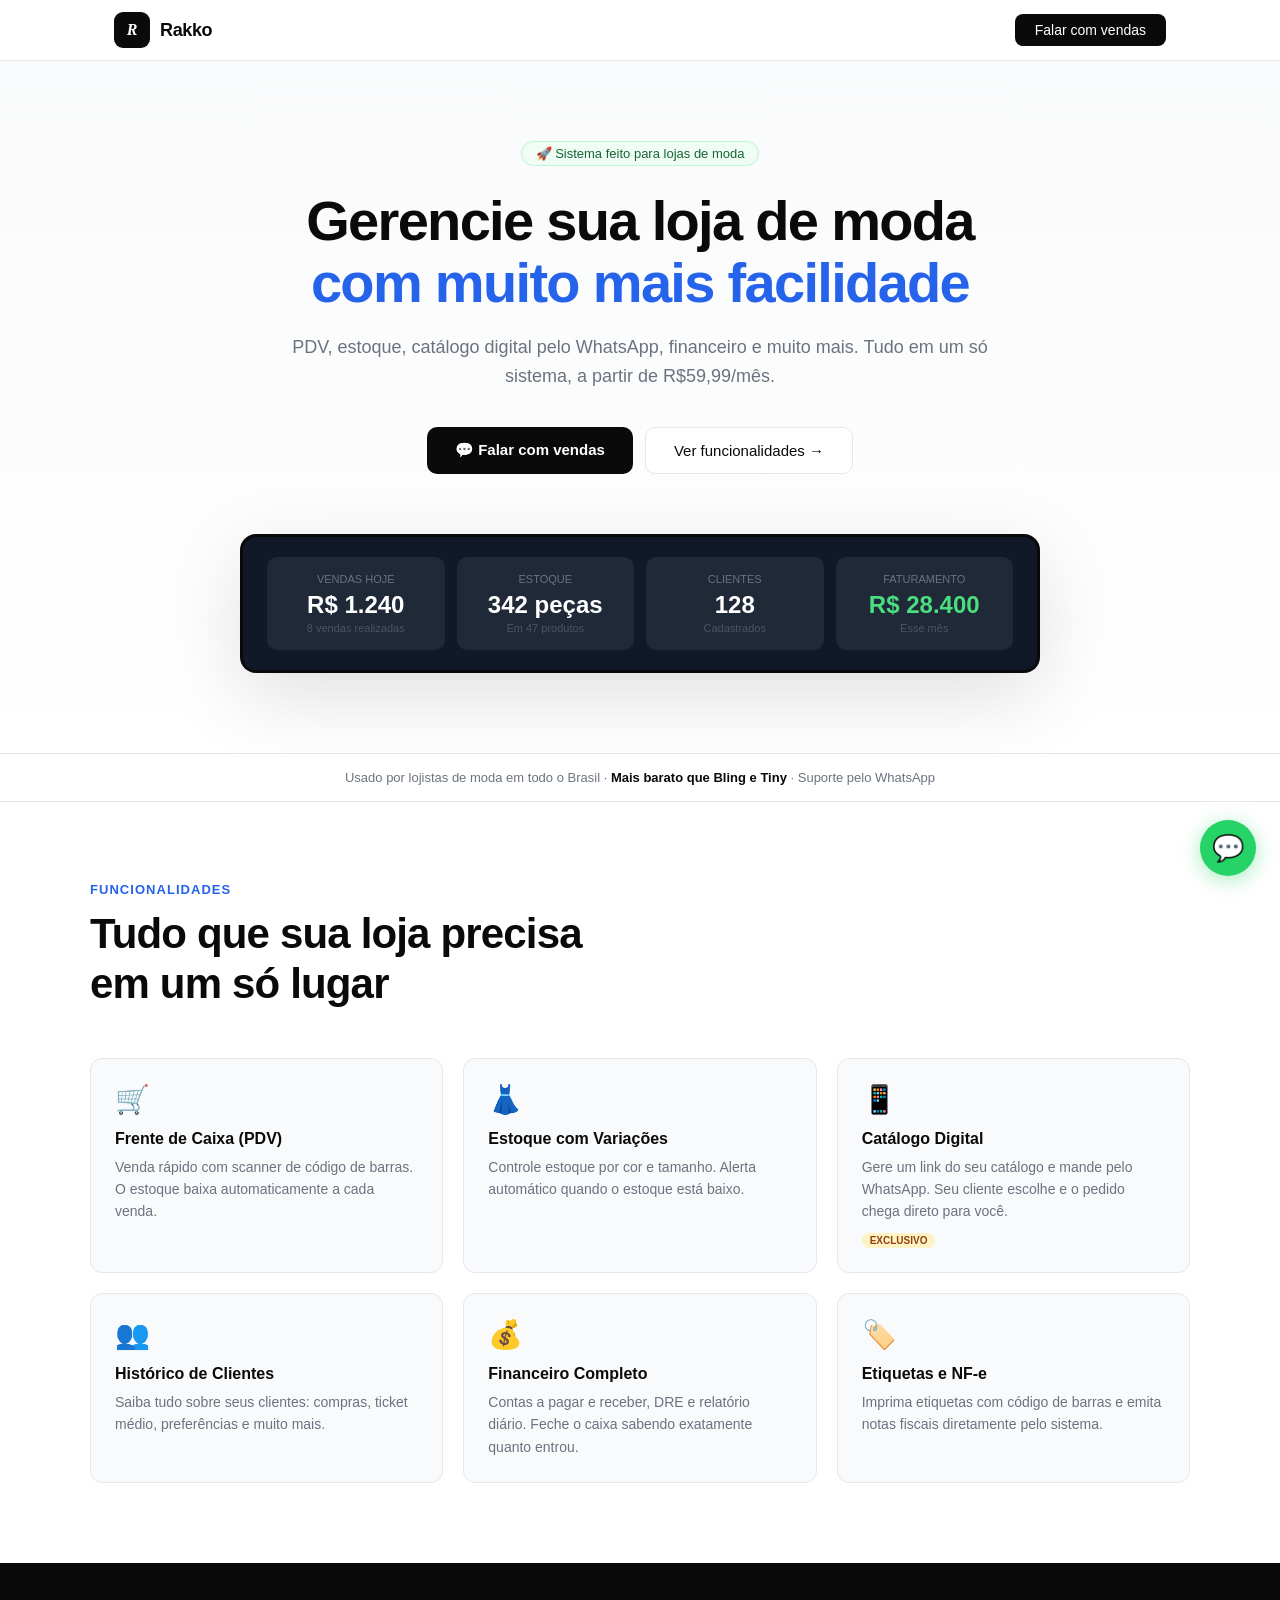
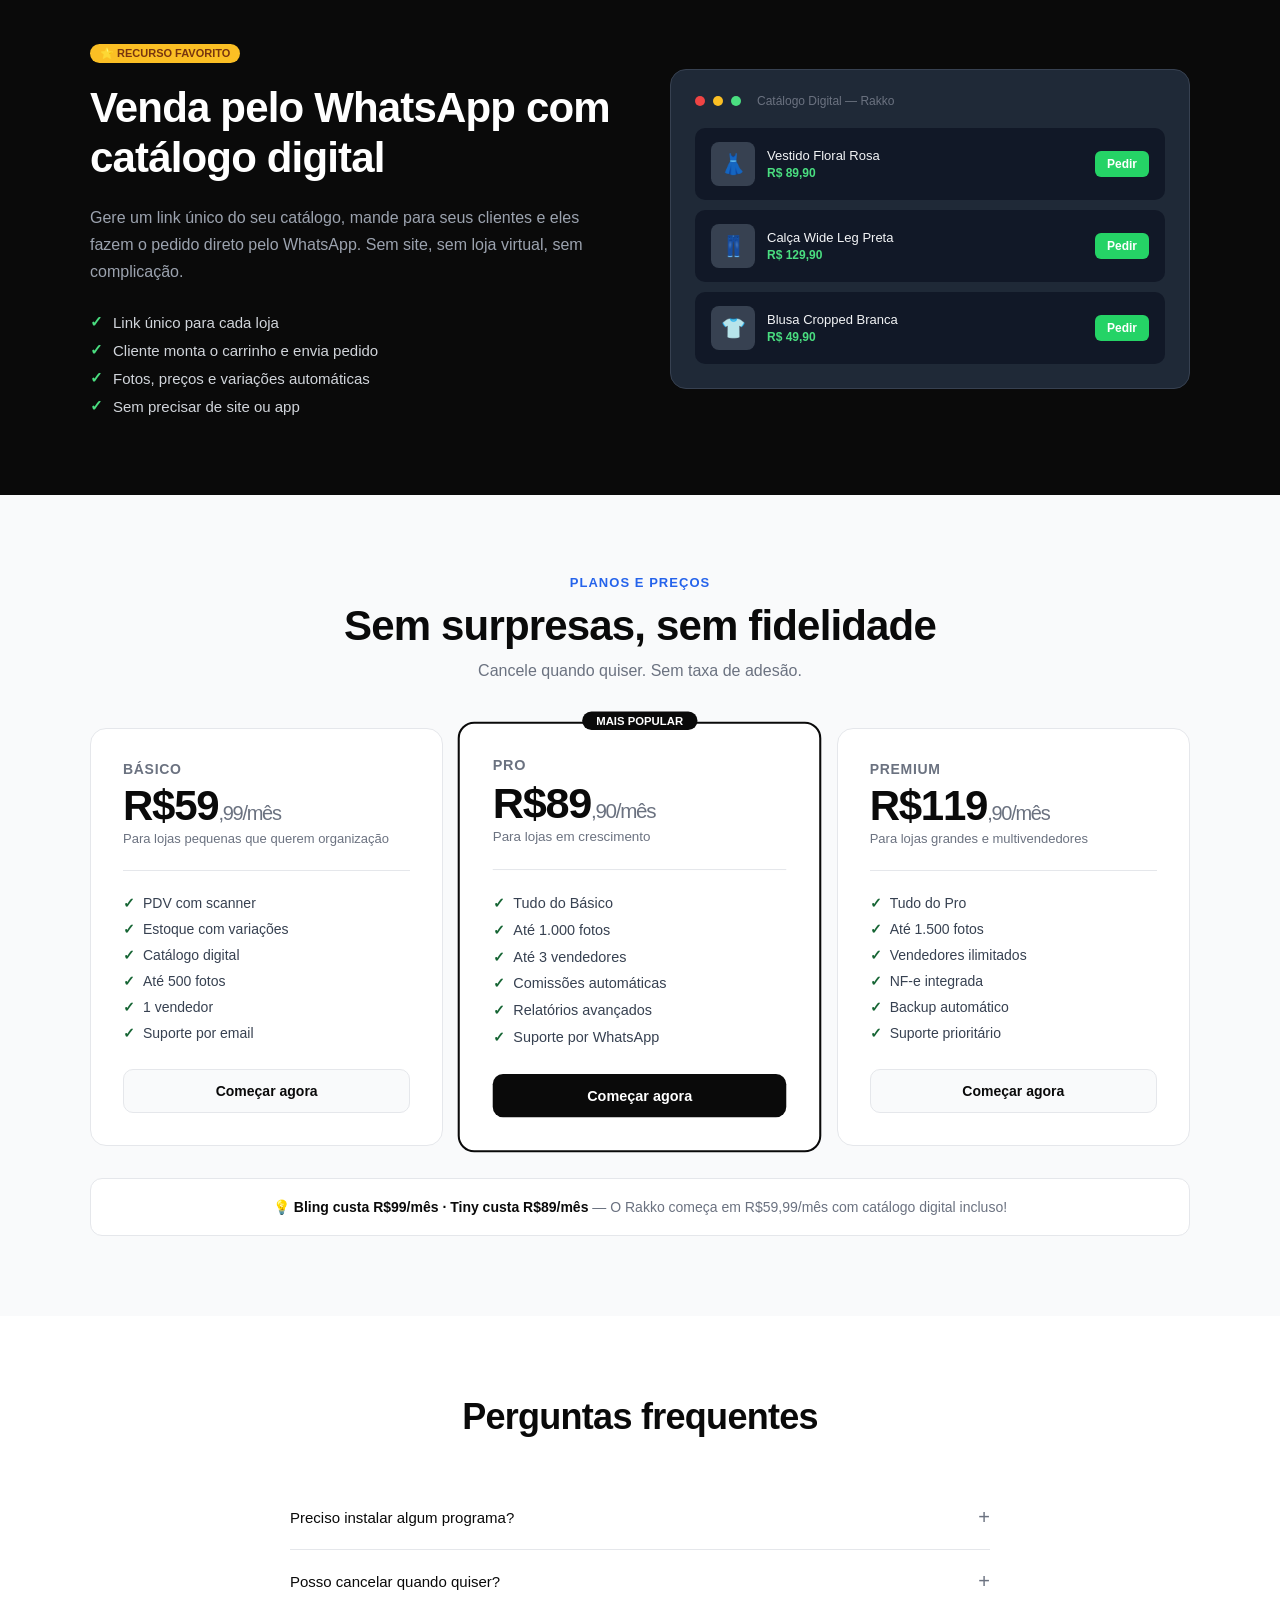
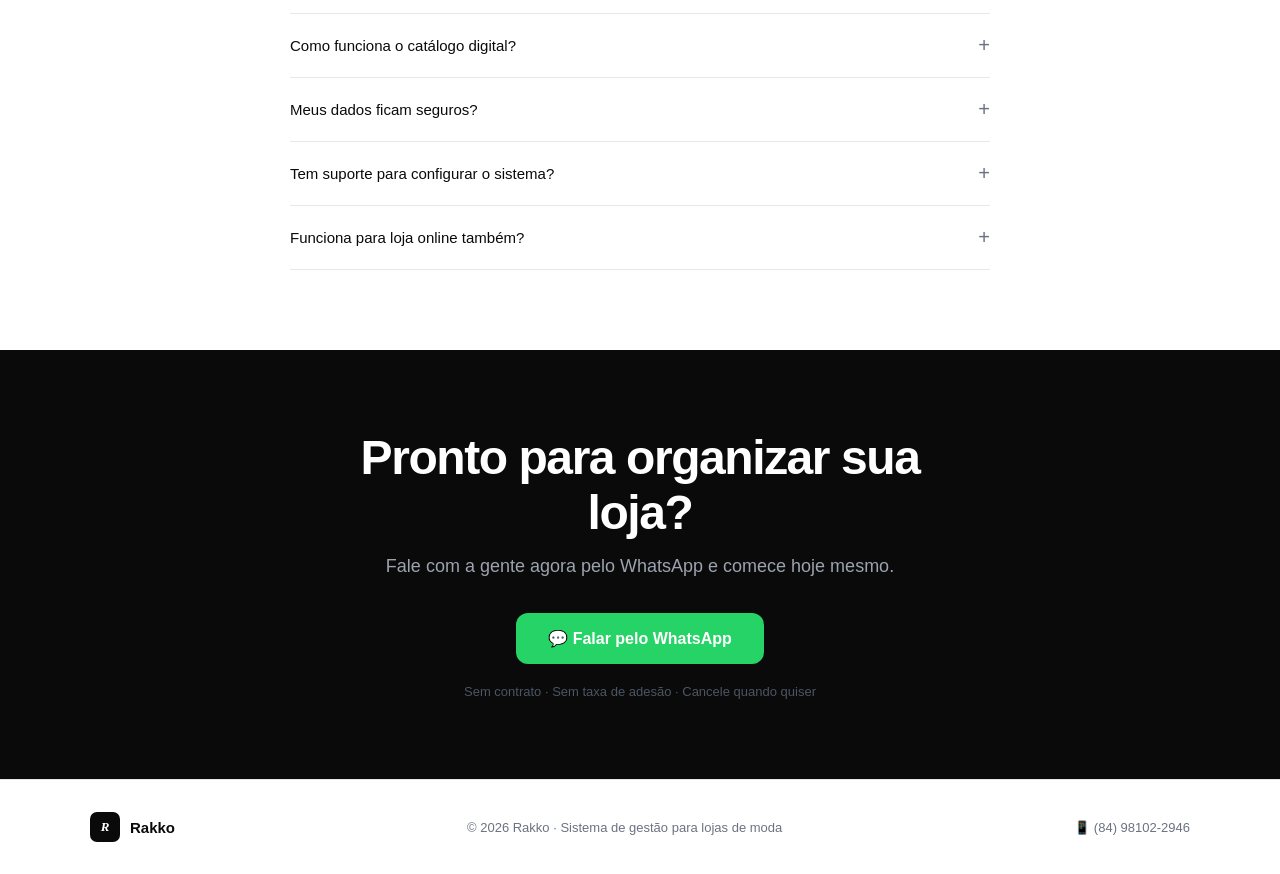
==== index.html @ 01abd04b "Add responsive styles to index.html" ====
<!DOCTYPE html>
<html lang="pt-BR">
<head>
<meta charset="UTF-8">
<meta name="viewport" content="width=device-width, initial-scale=1.0">
<title>Rakko — Sistema de Gestão para Lojas de Moda</title>
<link rel="icon" type="image/svg+xml" href="favicon.svg">
<meta name="description" content="Controle sua loja de moda com facilidade. PDV, estoque, catálogo digital pelo WhatsApp e muito mais. A partir de R$59,99/mês.">
<style>
  * { margin: 0; padding: 0; box-sizing: border-box; }
  :root {
    --black: #0a0a0a;
    --gray: #6b7280;
    --light: #f9fafb;
    --border: #e5e7eb;
    --green: #166534;
    --green-bg: #f0fdf4;
  }
  body { font-family: -apple-system, BlinkMacSystemFont, 'Segoe UI', sans-serif; color: var(--black); background: #fff; }
  a { text-decoration: none; color: inherit; }

  /* NAV */
  nav {
    position: sticky; top: 0; z-index: 100;
    background: rgba(255,255,255,0.95);
    backdrop-filter: blur(8px);
    border-bottom: 1px solid var(--border);
    padding: 0 24px;
    height: 60px;
    display: flex; align-items: center; justify-content: space-between;
    max-width: 1100px; margin: 0 auto;
  }
  .nav-wrapper { max-width: 1100px; margin: 0 auto; width: 100%; display: flex; align-items: center; justify-content: space-between; }
  nav .logo { display: flex; align-items: center; gap: 10px; }
  nav .logo-icon {
    width: 36px; height: 36px;
    background: var(--black); border-radius: 9px;
    display: flex; align-items: center; justify-content: center;
    color: #fff; font-weight: 800; font-size: 16px; font-style: italic; font-family: Georgia, serif;
  }
  nav .logo-name { font-weight: 700; font-size: 18px; letter-spacing: -0.02em; }
  nav .btn-nav {
    padding: 8px 20px; background: var(--black); color: #fff;
    border-radius: 8px; font-size: 14px; font-weight: 500; cursor: pointer;
    border: none; transition: opacity 0.15s;
  }
  nav .btn-nav:hover { opacity: 0.85; }
  nav-sticky { position: fixed; top: 0; left: 0; right: 0; }

  /* HERO */
  .hero {
    padding: 80px 24px 80px;
    text-align: center;
    background: linear-gradient(180deg, #f9fafb 0%, #fff 100%);
    border-bottom: 1px solid var(--border);
  }
  .hero-badge {
    display: inline-flex; align-items: center; gap: 6px;
    background: var(--green-bg); color: var(--green);
    border: 1px solid #bbf7d0; border-radius: 99px;
    padding: 4px 14px; font-size: 13px; font-weight: 500;
    margin-bottom: 24px;
  }
  .hero h1 {
    font-size: clamp(32px, 5vw, 56px);
    font-weight: 700; line-height: 1.1;
    letter-spacing: -0.03em; color: var(--black);
    max-width: 700px; margin: 0 auto 20px;
  }
  .hero h1 span { color: #2563eb; }
  .hero p {
    font-size: clamp(16px, 2vw, 20px);
    color: var(--gray); max-width: 520px;
    margin: 0 auto 36px; line-height: 1.6;
  }
  .hero-btns { display: flex; gap: 12px; justify-content: center; flex-wrap: wrap; }
  .btn-primary {
    padding: 14px 28px; background: var(--black); color: #fff;
    border-radius: 10px; font-size: 15px; font-weight: 600;
    cursor: pointer; border: none; transition: all 0.15s;
    display: inline-flex; align-items: center; gap: 8px;
  }
  .btn-primary:hover { transform: translateY(-1px); box-shadow: 0 4px 20px rgba(0,0,0,0.15); }
  .btn-secondary {
    padding: 14px 28px; background: #fff; color: var(--black);
    border-radius: 10px; font-size: 15px; font-weight: 500;
    cursor: pointer; border: 1px solid var(--border); transition: all 0.15s;
  }
  .btn-secondary:hover { background: var(--light); }
  .hero-preview {
    margin-top: 60px;
    background: var(--black); border-radius: 16px;
    padding: 3px; max-width: 900px; margin: 60px auto 0;
    box-shadow: 0 24px 80px rgba(0,0,0,0.12);
  }
  .hero-preview-inner {
    background: #111827; border-radius: 14px;
    padding: 20px 24px; display: flex; gap: 16px; align-items: flex-start;
  }
  .stat-card {
    background: #1f2937; border-radius: 10px; padding: 16px 20px;
    flex: 1; min-width: 0;
  }
  .stat-card .label { font-size: 11px; color: #6b7280; font-weight: 500; margin-bottom: 6px; text-transform: uppercase; }
  .stat-card .value { font-size: 24px; font-weight: 700; color: #fff; }
  .stat-card .sub { font-size: 11px; color: #4b5563; margin-top: 3px; }

  /* SOCIAL PROOF */
  .social-proof {
    padding: 20px 24px;
    background: #fff;
    border-bottom: 1px solid var(--border);
    text-align: center;
  }
  .social-proof p { font-size: 13px; color: var(--gray); }
  .social-proof strong { color: var(--black); }

  /* FEATURES */
  .section { padding: 80px 24px; max-width: 1100px; margin: 0 auto; }
  .section-label {
    font-size: 13px; font-weight: 600; color: #2563eb;
    text-transform: uppercase; letter-spacing: 0.08em;
    margin-bottom: 12px;
  }
  .section-title {
    font-size: clamp(28px, 4vw, 42px); font-weight: 700;
    letter-spacing: -0.02em; color: var(--black);
    max-width: 500px; line-height: 1.2; margin-bottom: 48px;
  }
  .features-grid {
    display: grid; grid-template-columns: repeat(auto-fill, minmax(280px, 1fr));
    gap: 20px;
  }
  .feature-card {
    background: var(--light); border: 1px solid var(--border);
    border-radius: 12px; padding: 24px;
    transition: all 0.15s;
  }
  .feature-card:hover { background: #fff; box-shadow: 0 4px 20px rgba(0,0,0,0.06); transform: translateY(-2px); }
  .feature-icon { font-size: 28px; margin-bottom: 14px; }
  .feature-card h3 { font-size: 16px; font-weight: 600; color: var(--black); margin-bottom: 8px; }
  .feature-card p { font-size: 14px; color: var(--gray); line-height: 1.6; }
  .feature-badge {
    display: inline-block; background: #fef3c7; color: #92400e;
    font-size: 10px; font-weight: 700; padding: 2px 8px;
    border-radius: 99px; margin-top: 10px; text-transform: uppercase;
  }

  /* DESTAQUE CATALOGO */
  .catalogo-section {
    background: var(--black); color: #fff;
    padding: 80px 24px;
  }
  .catalogo-inner { max-width: 1100px; margin: 0 auto; display: grid; grid-template-columns: 1fr 1fr; gap: 60px; align-items: center; }
  .catalogo-content .tag {
    display: inline-block; background: #fbbf24; color: #78350f;
    font-size: 11px; font-weight: 700; padding: 3px 10px;
    border-radius: 99px; margin-bottom: 20px; text-transform: uppercase;
  }
  .catalogo-content h2 { font-size: clamp(28px, 4vw, 42px); font-weight: 700; letter-spacing: -0.02em; line-height: 1.2; margin-bottom: 20px; }
  .catalogo-content p { font-size: 16px; color: #9ca3af; line-height: 1.7; margin-bottom: 28px; }
  .catalogo-list { list-style: none; display: flex; flex-direction: column; gap: 10px; }
  .catalogo-list li { display: flex; align-items: center; gap: 10px; font-size: 15px; color: #d1d5db; }
  .catalogo-list li::before { content: "✓"; color: #4ade80; font-weight: 700; }
  .catalogo-mockup {
    background: #1f2937; border-radius: 16px; padding: 24px;
    border: 1px solid #374151;
  }
  .mockup-header { display: flex; align-items: center; gap: 10px; margin-bottom: 20px; }
  .mockup-header .dot { width: 10px; height: 10px; border-radius: 50%; }
  .mockup-product { background: #111827; border-radius: 10px; padding: 14px 16px; margin-bottom: 10px; display: flex; align-items: center; gap: 12px; }
  .mockup-img { width: 44px; height: 44px; border-radius: 8px; background: #374151; display: flex; align-items: center; justify-content: center; font-size: 20px; flex-shrink: 0; }
  .mockup-info { flex: 1; }
  .mockup-info .name { font-size: 13px; font-weight: 500; color: #f3f4f6; margin-bottom: 3px; }
  .mockup-info .price { font-size: 12px; color: #4ade80; font-weight: 600; }
  .mockup-btn { background: #25D366; color: #fff; border: none; border-radius: 6px; padding: 6px 12px; font-size: 12px; font-weight: 600; cursor: pointer; }

  /* PLANOS */
  .planos-section { padding: 80px 24px; background: var(--light); }
  .planos-inner { max-width: 1100px; margin: 0 auto; }
  .planos-header { text-align: center; margin-bottom: 48px; }
  .planos-grid { display: grid; grid-template-columns: repeat(3, 1fr); gap: 20px; }
  .plano-card {
    background: #fff; border: 1px solid var(--border);
    border-radius: 16px; padding: 32px; position: relative;
    transition: all 0.15s;
  }
  .plano-card:hover { transform: translateY(-4px); box-shadow: 0 12px 40px rgba(0,0,0,0.08); }
  .plano-card.popular {
    border: 2px solid var(--black);
    transform: scale(1.03);
  }
  .popular-badge {
    position: absolute; top: -12px; left: 50%; transform: translateX(-50%);
    background: var(--black); color: #fff;
    font-size: 11px; font-weight: 700; padding: 3px 14px;
    border-radius: 99px; text-transform: uppercase; white-space: nowrap;
  }
  .plano-name { font-size: 14px; font-weight: 600; color: var(--gray); margin-bottom: 8px; text-transform: uppercase; letter-spacing: 0.05em; }
  .plano-price { font-size: 42px; font-weight: 700; color: var(--black); letter-spacing: -0.03em; line-height: 1; margin-bottom: 4px; }
  .plano-price span { font-size: 16px; font-weight: 500; color: var(--gray); }
  .plano-desc { font-size: 13px; color: var(--gray); margin-bottom: 24px; }
  .plano-divider { border: none; border-top: 1px solid var(--border); margin: 24px 0; }
  .plano-features { list-style: none; display: flex; flex-direction: column; gap: 10px; margin-bottom: 28px; }
  .plano-features li { display: flex; align-items: flex-start; gap: 8px; font-size: 14px; color: #374151; }
  .plano-features li .check { color: var(--green); font-weight: 700; margin-top: 1px; flex-shrink: 0; }
  .btn-plano {
    width: 100%; padding: 13px; border-radius: 10px;
    font-size: 14px; font-weight: 600; cursor: pointer;
    transition: all 0.15s; border: none;
  }
  .btn-plano-dark { background: var(--black); color: #fff; }
  .btn-plano-dark:hover { opacity: 0.85; }
  .btn-plano-light { background: var(--light); color: var(--black); border: 1px solid var(--border) !important; }
  .btn-plano-light:hover { background: #e5e7eb; }

  /* FAQ */
  .faq-section { padding: 80px 24px; max-width: 700px; margin: 0 auto; }
  .faq-title { font-size: clamp(28px, 4vw, 36px); font-weight: 700; letter-spacing: -0.02em; text-align: center; margin-bottom: 48px; }
  .faq-item { border-bottom: 1px solid var(--border); padding: 20px 0; cursor: pointer; }
  .faq-question { font-size: 15px; font-weight: 500; color: var(--black); display: flex; justify-content: space-between; align-items: center; }
  .faq-answer { font-size: 14px; color: var(--gray); line-height: 1.7; padding-top: 12px; display: none; }
  .faq-item.open .faq-answer { display: block; }
  .faq-item.open .faq-icon { transform: rotate(45deg); }
  .faq-icon { transition: transform 0.2s; font-size: 20px; color: var(--gray); flex-shrink: 0; }

  /* CTA FINAL */
  .cta-section {
    padding: 80px 24px; text-align: center;
    background: var(--black); color: #fff;
  }
  .cta-section h2 { font-size: clamp(28px, 4vw, 48px); font-weight: 700; letter-spacing: -0.03em; margin-bottom: 16px; }
  .cta-section p { font-size: 18px; color: #9ca3af; margin-bottom: 36px; }
  .btn-whatsapp {
    display: inline-flex; align-items: center; gap: 10px;
    background: #25D366; color: #fff;
    padding: 16px 32px; border-radius: 12px;
    font-size: 16px; font-weight: 700; cursor: pointer;
    border: none; transition: all 0.15s;
    text-decoration: none;
  }
  .btn-whatsapp:hover { transform: translateY(-2px); box-shadow: 0 8px 24px rgba(37,211,102,0.3); }

  /* FOOTER */
  footer {
    padding: 32px 24px; border-top: 1px solid var(--border);
    display: flex; align-items: center; justify-content: space-between;
    max-width: 1100px; margin: 0 auto; flex-wrap: wrap; gap: 12px;
  }
  footer p { font-size: 13px; color: var(--gray); }

  /* WHATSAPP FLOAT */
  .whatsapp-float {
    position: fixed; bottom: 24px; right: 24px; z-index: 999;
    background: #25D366; color: #fff;
    width: 56px; height: 56px; border-radius: 50%;
    display: flex; align-items: center; justify-content: center;
    font-size: 26px; box-shadow: 0 4px 20px rgba(37,211,102,0.4);
    cursor: pointer; transition: all 0.15s; text-decoration: none;
  }
  .whatsapp-float:hover { transform: scale(1.1); }

  /* RESPONSIVE */
  @media (max-width: 768px) {
    .planos-grid { grid-template-columns: 1fr; }
    .plano-card.popular { transform: none; }
    .catalogo-inner { grid-template-columns: 1fr; }
    .catalogo-mockup { display: none; }
    .hero-preview-inner { flex-direction: column; }
    footer { flex-direction: column; text-align: center; }
    * { max-width: 100%; box-sizing: border-box; }
    img, video, iframe, table { max-width: 100% !important; }
    .hero-preview { overflow: hidden; width: 100%; }
    .hero-preview-inner { overflow: hidden; width: 100%; }
    .stat-card { min-width: 0 !important; width: 100%; }
    section { overflow: hidden; }
    div { max-width: 100%; }
  }
</style>
</head>
<body>

<!-- NAV -->
<div style="position:sticky;top:0;z-index:100;background:rgba(255,255,255,0.95);backdrop-filter:blur(8px);border-bottom:1px solid #e5e7eb;">
  <div style="max-width:1100px;margin:0 auto;padding:0 24px;height:60px;display:flex;align-items:center;justify-content:space-between;">
    <div style="display:flex;align-items:center;gap:10px;">
      <div style="width:36px;height:36px;background:#0a0a0a;border-radius:9px;display:flex;align-items:center;justify-content:center;color:#fff;font-weight:800;font-size:16px;font-style:italic;font-family:Georgia,serif;">R</div>
      <span style="font-weight:700;font-size:18px;letter-spacing:-0.02em;">Rakko</span>
    </div>
    <a href="https://wa.me/5584981022946?text=Ol%C3%A1!%20Quero%20conhecer%20o%20Rakko" target="_blank"
      style="padding:8px 20px;background:#0a0a0a;color:#fff;border-radius:8px;font-size:14px;font-weight:500;cursor:pointer;border:none;">
      Falar com vendas
    </a>
  </div>
</div>

<!-- HERO -->
<section style="padding:80px 24px;text-align:center;background:linear-gradient(180deg,#f9fafb 0%,#fff 100%);border-bottom:1px solid #e5e7eb;">
  <div style="max-width:700px;margin:0 auto;">
    <div style="display:inline-flex;align-items:center;gap:6px;background:#f0fdf4;color:#166534;border:1px solid #bbf7d0;border-radius:99px;padding:4px 14px;font-size:13px;font-weight:500;margin-bottom:24px;">
      🚀 Sistema feito para lojas de moda
    </div>
    <h1 style="font-size:clamp(32px,5vw,56px);font-weight:700;line-height:1.1;letter-spacing:-0.03em;color:#0a0a0a;margin-bottom:20px;">
      Gerencie sua loja de moda<br><span style="color:#2563eb;">com muito mais facilidade</span>
    </h1>
    <p style="font-size:clamp(16px,2vw,18px);color:#6b7280;margin-bottom:36px;line-height:1.6;">
      PDV, estoque, catálogo digital pelo WhatsApp, financeiro e muito mais. Tudo em um só sistema, a partir de R$59,99/mês.
    </p>
    <div style="display:flex;gap:12px;justify-content:center;flex-wrap:wrap;">
      <a href="https://wa.me/5584981022946?text=Ol%C3%A1!%20Quero%20conhecer%20o%20Rakko" target="_blank"
        style="padding:14px 28px;background:#0a0a0a;color:#fff;border-radius:10px;font-size:15px;font-weight:600;display:inline-flex;align-items:center;gap:8px;text-decoration:none;">
        💬 Falar com vendas
      </a>
      <a href="#funcionalidades"
        style="padding:14px 28px;background:#fff;color:#0a0a0a;border-radius:10px;font-size:15px;font-weight:500;border:1px solid #e5e7eb;text-decoration:none;">
        Ver funcionalidades →
      </a>
    </div>
  </div>

  <!-- Preview stats -->
  <div style="max-width:800px;margin:60px auto 0;background:#0a0a0a;border-radius:16px;padding:3px;box-shadow:0 24px 80px rgba(0,0,0,0.12);">
    <div style="background:#111827;border-radius:14px;padding:20px 24px;display:flex;gap:12px;flex-wrap:wrap;">
      <div style="background:#1f2937;border-radius:10px;padding:16px 20px;flex:1;min-width:140px;">
        <div style="font-size:11px;color:#6b7280;font-weight:500;margin-bottom:6px;text-transform:uppercase;">Vendas hoje</div>
        <div style="font-size:24px;font-weight:700;color:#fff;">R$ 1.240</div>
        <div style="font-size:11px;color:#4b5563;margin-top:3px;">8 vendas realizadas</div>
      </div>
      <div style="background:#1f2937;border-radius:10px;padding:16px 20px;flex:1;min-width:140px;">
        <div style="font-size:11px;color:#6b7280;font-weight:500;margin-bottom:6px;text-transform:uppercase;">Estoque</div>
        <div style="font-size:24px;font-weight:700;color:#fff;">342 peças</div>
        <div style="font-size:11px;color:#4b5563;margin-top:3px;">Em 47 produtos</div>
      </div>
      <div style="background:#1f2937;border-radius:10px;padding:16px 20px;flex:1;min-width:140px;">
        <div style="font-size:11px;color:#6b7280;font-weight:500;margin-bottom:6px;text-transform:uppercase;">Clientes</div>
        <div style="font-size:24px;font-weight:700;color:#fff;">128</div>
        <div style="font-size:11px;color:#4b5563;margin-top:3px;">Cadastrados</div>
      </div>
      <div style="background:#1f2937;border-radius:10px;padding:16px 20px;flex:1;min-width:140px;">
        <div style="font-size:11px;color:#6b7280;font-weight:500;margin-bottom:6px;text-transform:uppercase;">Faturamento</div>
        <div style="font-size:24px;font-weight:700;color:#4ade80;">R$ 28.400</div>
        <div style="font-size:11px;color:#4b5563;margin-top:3px;">Esse mês</div>
      </div>
    </div>
  </div>
</section>

<!-- SOCIAL PROOF -->
<div style="padding:16px 24px;background:#fff;border-bottom:1px solid #e5e7eb;text-align:center;">
  <p style="font-size:13px;color:#6b7280;">Usado por lojistas de moda em todo o Brasil · <strong style="color:#0a0a0a;">Mais barato que Bling e Tiny</strong> · Suporte pelo WhatsApp</p>
</div>

<!-- FEATURES -->
<section id="funcionalidades" style="padding:80px 24px;">
  <div style="max-width:1100px;margin:0 auto;">
    <div style="font-size:13px;font-weight:600;color:#2563eb;text-transform:uppercase;letter-spacing:0.08em;margin-bottom:12px;">Funcionalidades</div>
    <h2 style="font-size:clamp(28px,4vw,42px);font-weight:700;letter-spacing:-0.02em;color:#0a0a0a;max-width:500px;line-height:1.2;margin-bottom:48px;">
      Tudo que sua loja precisa em um só lugar
    </h2>
    <div style="display:grid;grid-template-columns:repeat(auto-fill,minmax(280px,1fr));gap:20px;">
      <div style="background:#f9fafb;border:1px solid #e5e7eb;border-radius:12px;padding:24px;">
        <div style="font-size:28px;margin-bottom:14px;">🛒</div>
        <h3 style="font-size:16px;font-weight:600;color:#0a0a0a;margin-bottom:8px;">Frente de Caixa (PDV)</h3>
        <p style="font-size:14px;color:#6b7280;line-height:1.6;">Venda rápido com scanner de código de barras. O estoque baixa automaticamente a cada venda.</p>
      </div>
      <div style="background:#f9fafb;border:1px solid #e5e7eb;border-radius:12px;padding:24px;">
        <div style="font-size:28px;margin-bottom:14px;">👗</div>
        <h3 style="font-size:16px;font-weight:600;color:#0a0a0a;margin-bottom:8px;">Estoque com Variações</h3>
        <p style="font-size:14px;color:#6b7280;line-height:1.6;">Controle estoque por cor e tamanho. Alerta automático quando o estoque está baixo.</p>
      </div>
      <div style="background:#f9fafb;border:1px solid #e5e7eb;border-radius:12px;padding:24px;">
        <div style="font-size:28px;margin-bottom:14px;">📱</div>
        <h3 style="font-size:16px;font-weight:600;color:#0a0a0a;margin-bottom:8px;">Catálogo Digital</h3>
        <p style="font-size:14px;color:#6b7280;line-height:1.6;">Gere um link do seu catálogo e mande pelo WhatsApp. Seu cliente escolhe e o pedido chega direto para você.</p>
        <span style="display:inline-block;background:#fef3c7;color:#92400e;font-size:10px;font-weight:700;padding:2px 8px;border-radius:99px;margin-top:10px;text-transform:uppercase;">Exclusivo</span>
      </div>
      <div style="background:#f9fafb;border:1px solid #e5e7eb;border-radius:12px;padding:24px;">
        <div style="font-size:28px;margin-bottom:14px;">👥</div>
        <h3 style="font-size:16px;font-weight:600;color:#0a0a0a;margin-bottom:8px;">Histórico de Clientes</h3>
        <p style="font-size:14px;color:#6b7280;line-height:1.6;">Saiba tudo sobre seus clientes: compras, ticket médio, preferências e muito mais.</p>
      </div>
      <div style="background:#f9fafb;border:1px solid #e5e7eb;border-radius:12px;padding:24px;">
        <div style="font-size:28px;margin-bottom:14px;">💰</div>
        <h3 style="font-size:16px;font-weight:600;color:#0a0a0a;margin-bottom:8px;">Financeiro Completo</h3>
        <p style="font-size:14px;color:#6b7280;line-height:1.6;">Contas a pagar e receber, DRE e relatório diário. Feche o caixa sabendo exatamente quanto entrou.</p>
      </div>
      <div style="background:#f9fafb;border:1px solid #e5e7eb;border-radius:12px;padding:24px;">
        <div style="font-size:28px;margin-bottom:14px;">🏷️</div>
        <h3 style="font-size:16px;font-weight:600;color:#0a0a0a;margin-bottom:8px;">Etiquetas e NF-e</h3>
        <p style="font-size:14px;color:#6b7280;line-height:1.6;">Imprima etiquetas com código de barras e emita notas fiscais diretamente pelo sistema.</p>
      </div>
    </div>
  </div>
</section>

<!-- CATALOGO DESTAQUE -->
<section style="background:#0a0a0a;color:#fff;padding:80px 24px;">
  <div style="max-width:1100px;margin:0 auto;display:grid;grid-template-columns:1fr 1fr;gap:60px;align-items:center;">
    <div>
      <span style="display:inline-block;background:#fbbf24;color:#78350f;font-size:11px;font-weight:700;padding:3px 10px;border-radius:99px;margin-bottom:20px;text-transform:uppercase;">⭐ Recurso favorito</span>
      <h2 style="font-size:clamp(28px,4vw,42px);font-weight:700;letter-spacing:-0.02em;line-height:1.2;margin-bottom:20px;">
        Venda pelo WhatsApp com catálogo digital
      </h2>
      <p style="font-size:16px;color:#9ca3af;line-height:1.7;margin-bottom:28px;">
        Gere um link único do seu catálogo, mande para seus clientes e eles fazem o pedido direto pelo WhatsApp. Sem site, sem loja virtual, sem complicação.
      </p>
      <ul style="list-style:none;display:flex;flex-direction:column;gap:10px;">
        <li style="display:flex;align-items:center;gap:10px;font-size:15px;color:#d1d5db;"><span style="color:#4ade80;font-weight:700;">✓</span> Link único para cada loja</li>
        <li style="display:flex;align-items:center;gap:10px;font-size:15px;color:#d1d5db;"><span style="color:#4ade80;font-weight:700;">✓</span> Cliente monta o carrinho e envia pedido</li>
        <li style="display:flex;align-items:center;gap:10px;font-size:15px;color:#d1d5db;"><span style="color:#4ade80;font-weight:700;">✓</span> Fotos, preços e variações automáticas</li>
        <li style="display:flex;align-items:center;gap:10px;font-size:15px;color:#d1d5db;"><span style="color:#4ade80;font-weight:700;">✓</span> Sem precisar de site ou app</li>
      </ul>
    </div>
    <div style="background:#1f2937;border-radius:16px;padding:24px;border:1px solid #374151;">
      <div style="display:flex;align-items:center;gap:8px;margin-bottom:20px;">
        <div style="width:10px;height:10px;border-radius:50%;background:#ef4444;"></div>
        <div style="width:10px;height:10px;border-radius:50%;background:#fbbf24;"></div>
        <div style="width:10px;height:10px;border-radius:50%;background:#4ade80;"></div>
        <span style="font-size:12px;color:#6b7280;margin-left:8px;">Catálogo Digital — Rakko</span>
      </div>
      <div style="background:#111827;border-radius:10px;padding:14px 16px;margin-bottom:10px;display:flex;align-items:center;gap:12px;">
        <div style="width:44px;height:44px;border-radius:8px;background:#374151;display:flex;align-items:center;justify-content:center;font-size:20px;flex-shrink:0;">👗</div>
        <div style="flex:1;">
          <div style="font-size:13px;font-weight:500;color:#f3f4f6;margin-bottom:3px;">Vestido Floral Rosa</div>
          <div style="font-size:12px;color:#4ade80;font-weight:600;">R$ 89,90</div>
        </div>
        <button style="background:#25D366;color:#fff;border:none;border-radius:6px;padding:6px 12px;font-size:12px;font-weight:600;cursor:pointer;">Pedir</button>
      </div>
      <div style="background:#111827;border-radius:10px;padding:14px 16px;margin-bottom:10px;display:flex;align-items:center;gap:12px;">
        <div style="width:44px;height:44px;border-radius:8px;background:#374151;display:flex;align-items:center;justify-content:center;font-size:20px;flex-shrink:0;">👖</div>
        <div style="flex:1;">
          <div style="font-size:13px;font-weight:500;color:#f3f4f6;margin-bottom:3px;">Calça Wide Leg Preta</div>
          <div style="font-size:12px;color:#4ade80;font-weight:600;">R$ 129,90</div>
        </div>
        <button style="background:#25D366;color:#fff;border:none;border-radius:6px;padding:6px 12px;font-size:12px;font-weight:600;cursor:pointer;">Pedir</button>
      </div>
      <div style="background:#111827;border-radius:10px;padding:14px 16px;display:flex;align-items:center;gap:12px;">
        <div style="width:44px;height:44px;border-radius:8px;background:#374151;display:flex;align-items:center;justify-content:center;font-size:20px;flex-shrink:0;">👕</div>
        <div style="flex:1;">
          <div style="font-size:13px;font-weight:500;color:#f3f4f6;margin-bottom:3px;">Blusa Cropped Branca</div>
          <div style="font-size:12px;color:#4ade80;font-weight:600;">R$ 49,90</div>
        </div>
        <button style="background:#25D366;color:#fff;border:none;border-radius:6px;padding:6px 12px;font-size:12px;font-weight:600;cursor:pointer;">Pedir</button>
      </div>
    </div>
  </div>
</section>

<!-- PLANOS -->
<section style="padding:80px 24px;background:#f9fafb;">
  <div style="max-width:1100px;margin:0 auto;">
    <div style="text-align:center;margin-bottom:48px;">
      <div style="font-size:13px;font-weight:600;color:#2563eb;text-transform:uppercase;letter-spacing:0.08em;margin-bottom:12px;">Planos e Preços</div>
      <h2 style="font-size:clamp(28px,4vw,42px);font-weight:700;letter-spacing:-0.02em;color:#0a0a0a;margin-bottom:12px;">Sem surpresas, sem fidelidade</h2>
      <p style="font-size:16px;color:#6b7280;">Cancele quando quiser. Sem taxa de adesão.</p>
    </div>
    <div style="display:grid;grid-template-columns:repeat(3,1fr);gap:20px;">

      <!-- BÁSICO -->
      <div style="background:#fff;border:1px solid #e5e7eb;border-radius:16px;padding:32px;transition:all 0.15s;">
        <div style="font-size:14px;font-weight:600;color:#6b7280;margin-bottom:8px;text-transform:uppercase;letter-spacing:0.05em;">Básico</div>
        <div style="font-size:42px;font-weight:700;color:#0a0a0a;letter-spacing:-0.03em;line-height:1;margin-bottom:4px;">R$59<span style="font-size:20px;font-weight:500;color:#6b7280;">,99/mês</span></div>
        <p style="font-size:13px;color:#6b7280;margin-bottom:24px;">Para lojas pequenas que querem organização</p>
        <hr style="border:none;border-top:1px solid #e5e7eb;margin-bottom:24px;">
        <ul style="list-style:none;display:flex;flex-direction:column;gap:10px;margin-bottom:28px;">
          <li style="display:flex;gap:8px;font-size:14px;color:#374151;"><span style="color:#166534;font-weight:700;">✓</span> PDV com scanner</li>
          <li style="display:flex;gap:8px;font-size:14px;color:#374151;"><span style="color:#166534;font-weight:700;">✓</span> Estoque com variações</li>
          <li style="display:flex;gap:8px;font-size:14px;color:#374151;"><span style="color:#166534;font-weight:700;">✓</span> Catálogo digital</li>
          <li style="display:flex;gap:8px;font-size:14px;color:#374151;"><span style="color:#166534;font-weight:700;">✓</span> Até 500 fotos</li>
          <li style="display:flex;gap:8px;font-size:14px;color:#374151;"><span style="color:#166534;font-weight:700;">✓</span> 1 vendedor</li>
          <li style="display:flex;gap:8px;font-size:14px;color:#374151;"><span style="color:#166534;font-weight:700;">✓</span> Suporte por email</li>
        </ul>
        <a href="https://wa.me/5584981022946?text=Quero%20o%20plano%20B%C3%A1sico%20do%20Rakko" target="_blank"
          style="display:block;width:100%;padding:13px;border-radius:10px;font-size:14px;font-weight:600;cursor:pointer;border:1px solid #e5e7eb;background:#f9fafb;color:#0a0a0a;text-align:center;text-decoration:none;">
          Começar agora
        </a>
      </div>

      <!-- PRO -->
      <div style="background:#fff;border:2px solid #0a0a0a;border-radius:16px;padding:32px;position:relative;transform:scale(1.03);">
        <div style="position:absolute;top:-12px;left:50%;transform:translateX(-50%);background:#0a0a0a;color:#fff;font-size:11px;font-weight:700;padding:3px 14px;border-radius:99px;text-transform:uppercase;white-space:nowrap;">Mais popular</div>
        <div style="font-size:14px;font-weight:600;color:#6b7280;margin-bottom:8px;text-transform:uppercase;letter-spacing:0.05em;">Pro</div>
        <div style="font-size:42px;font-weight:700;color:#0a0a0a;letter-spacing:-0.03em;line-height:1;margin-bottom:4px;">R$89<span style="font-size:20px;font-weight:500;color:#6b7280;">,90/mês</span></div>
        <p style="font-size:13px;color:#6b7280;margin-bottom:24px;">Para lojas em crescimento</p>
        <hr style="border:none;border-top:1px solid #e5e7eb;margin-bottom:24px;">
        <ul style="list-style:none;display:flex;flex-direction:column;gap:10px;margin-bottom:28px;">
          <li style="display:flex;gap:8px;font-size:14px;color:#374151;"><span style="color:#166534;font-weight:700;">✓</span> Tudo do Básico</li>
          <li style="display:flex;gap:8px;font-size:14px;color:#374151;"><span style="color:#166534;font-weight:700;">✓</span> Até 1.000 fotos</li>
          <li style="display:flex;gap:8px;font-size:14px;color:#374151;"><span style="color:#166534;font-weight:700;">✓</span> Até 3 vendedores</li>
          <li style="display:flex;gap:8px;font-size:14px;color:#374151;"><span style="color:#166534;font-weight:700;">✓</span> Comissões automáticas</li>
          <li style="display:flex;gap:8px;font-size:14px;color:#374151;"><span style="color:#166534;font-weight:700;">✓</span> Relatórios avançados</li>
          <li style="display:flex;gap:8px;font-size:14px;color:#374151;"><span style="color:#166534;font-weight:700;">✓</span> Suporte por WhatsApp</li>
        </ul>
        <a href="https://wa.me/5584981022946?text=Quero%20o%20plano%20Pro%20do%20Rakko" target="_blank"
          style="display:block;width:100%;padding:13px;border-radius:10px;font-size:14px;font-weight:600;cursor:pointer;background:#0a0a0a;color:#fff;text-align:center;text-decoration:none;">
          Começar agora
        </a>
      </div>

      <!-- PREMIUM -->
      <div style="background:#fff;border:1px solid #e5e7eb;border-radius:16px;padding:32px;">
        <div style="font-size:14px;font-weight:600;color:#6b7280;margin-bottom:8px;text-transform:uppercase;letter-spacing:0.05em;">Premium</div>
        <div style="font-size:42px;font-weight:700;color:#0a0a0a;letter-spacing:-0.03em;line-height:1;margin-bottom:4px;">R$119<span style="font-size:20px;font-weight:500;color:#6b7280;">,90/mês</span></div>
        <p style="font-size:13px;color:#6b7280;margin-bottom:24px;">Para lojas grandes e multivendedores</p>
        <hr style="border:none;border-top:1px solid #e5e7eb;margin-bottom:24px;">
        <ul style="list-style:none;display:flex;flex-direction:column;gap:10px;margin-bottom:28px;">
          <li style="display:flex;gap:8px;font-size:14px;color:#374151;"><span style="color:#166534;font-weight:700;">✓</span> Tudo do Pro</li>
          <li style="display:flex;gap:8px;font-size:14px;color:#374151;"><span style="color:#166534;font-weight:700;">✓</span> Até 1.500 fotos</li>
          <li style="display:flex;gap:8px;font-size:14px;color:#374151;"><span style="color:#166534;font-weight:700;">✓</span> Vendedores ilimitados</li>
          <li style="display:flex;gap:8px;font-size:14px;color:#374151;"><span style="color:#166534;font-weight:700;">✓</span> NF-e integrada</li>
          <li style="display:flex;gap:8px;font-size:14px;color:#374151;"><span style="color:#166534;font-weight:700;">✓</span> Backup automático</li>
          <li style="display:flex;gap:8px;font-size:14px;color:#374151;"><span style="color:#166534;font-weight:700;">✓</span> Suporte prioritário</li>
        </ul>
        <a href="https://wa.me/5584981022946?text=Quero%20o%20plano%20Premium%20do%20Rakko" target="_blank"
          style="display:block;width:100%;padding:13px;border-radius:10px;font-size:14px;font-weight:600;cursor:pointer;border:1px solid #e5e7eb;background:#f9fafb;color:#0a0a0a;text-align:center;text-decoration:none;">
          Começar agora
        </a>
      </div>
    </div>

    <!-- Comparação concorrentes -->
    <div style="margin-top:32px;background:#fff;border:1px solid #e5e7eb;border-radius:12px;padding:20px 24px;text-align:center;">
      <p style="font-size:14px;color:#6b7280;">
        💡 <strong style="color:#0a0a0a;">Bling custa R$99/mês · Tiny custa R$89/mês</strong> — O Rakko começa em R$59,99/mês com catálogo digital incluso!
      </p>
    </div>
  </div>
</section>

<!-- FAQ -->
<section style="padding:80px 24px;">
  <div style="max-width:700px;margin:0 auto;">
    <h2 style="font-size:clamp(28px,4vw,36px);font-weight:700;letter-spacing:-0.02em;text-align:center;margin-bottom:48px;color:#0a0a0a;">Perguntas frequentes</h2>

    <div class="faq-item" onclick="this.classList.toggle('open')">
      <div class="faq-question">Preciso instalar algum programa? <span class="faq-icon">+</span></div>
      <div class="faq-answer">Não! O Rakko funciona direto no navegador, em qualquer dispositivo — computador, celular ou tablet. Basta ter internet.</div>
    </div>
    <div class="faq-item" onclick="this.classList.toggle('open')">
      <div class="faq-question">Posso cancelar quando quiser? <span class="faq-icon">+</span></div>
      <div class="faq-answer">Sim! Não tem fidelidade nem multa. Você cancela a qualquer momento sem burocracia.</div>
    </div>
    <div class="faq-item" onclick="this.classList.toggle('open')">
      <div class="faq-question">Como funciona o catálogo digital? <span class="faq-icon">+</span></div>
      <div class="faq-answer">Você gera um link único da sua loja dentro do sistema. Manda esse link para seus clientes pelo WhatsApp. Eles abrem no celular, escolhem os produtos, montam o carrinho e enviam o pedido direto para o seu WhatsApp. Simples assim!</div>
    </div>
    <div class="faq-item" onclick="this.classList.toggle('open')">
      <div class="faq-question">Meus dados ficam seguros? <span class="faq-icon">+</span></div>
      <div class="faq-answer">Sim! O Rakko usa criptografia e seus dados ficam em servidores seguros na nuvem. Você pode fazer backup a qualquer momento.</div>
    </div>
    <div class="faq-item" onclick="this.classList.toggle('open')">
      <div class="faq-question">Tem suporte para configurar o sistema? <span class="faq-icon">+</span></div>
      <div class="faq-answer">Sim! Após assinar, nossa equipe te ajuda a configurar o sistema pelo WhatsApp. A maioria dos clientes aprende a usar no mesmo dia.</div>
    </div>
    <div class="faq-item" onclick="this.classList.toggle('open')">
      <div class="faq-question">Funciona para loja online também? <span class="faq-icon">+</span></div>
      <div class="faq-answer">Sim! O catálogo digital é perfeito para vendas online pelo WhatsApp e Instagram. Muitos clientes usam o Rakko para gerenciar tanto a loja física quanto as vendas online.</div>
    </div>
  </div>
</section>

<!-- CTA FINAL -->
<section style="padding:80px 24px;text-align:center;background:#0a0a0a;color:#fff;">
  <div style="max-width:600px;margin:0 auto;">
    <h2 style="font-size:clamp(28px,4vw,48px);font-weight:700;letter-spacing:-0.03em;margin-bottom:16px;">Pronto para organizar sua loja?</h2>
    <p style="font-size:18px;color:#9ca3af;margin-bottom:36px;">Fale com a gente agora pelo WhatsApp e comece hoje mesmo.</p>
    <a href="https://wa.me/5584981022946?text=Ol%C3%A1!%20Quero%20conhecer%20o%20Rakko%20e%20assinar" target="_blank"
      style="display:inline-flex;align-items:center;gap:10px;background:#25D366;color:#fff;padding:16px 32px;border-radius:12px;font-size:16px;font-weight:700;cursor:pointer;border:none;text-decoration:none;">
      💬 Falar pelo WhatsApp
    </a>
    <p style="font-size:13px;color:#4b5563;margin-top:20px;">Sem contrato · Sem taxa de adesão · Cancele quando quiser</p>
  </div>
</section>

<!-- FOOTER -->
<div style="border-top:1px solid #e5e7eb;padding:32px 24px;">
  <div style="max-width:1100px;margin:0 auto;display:flex;align-items:center;justify-content:space-between;flex-wrap:wrap;gap:12px;">
    <div style="display:flex;align-items:center;gap:10px;">
      <div style="width:30px;height:30px;background:#0a0a0a;border-radius:7px;display:flex;align-items:center;justify-content:center;color:#fff;font-weight:800;font-size:13px;font-style:italic;font-family:Georgia,serif;">R</div>
      <span style="font-weight:700;font-size:15px;">Rakko</span>
    </div>
    <p style="font-size:13px;color:#6b7280;">© 2026 Rakko · Sistema de gestão para lojas de moda</p>
    <a href="https://wa.me/5584981022946" target="_blank" style="font-size:13px;color:#6b7280;">📱 (84) 98102-2946</a>
  </div>
</div>

<!-- WHATSAPP FLOAT -->
<a href="https://wa.me/5584981022946?text=Ol%C3%A1!%20Quero%20conhecer%20o%20Rakko" target="_blank"
  style="position:fixed;bottom:24px;right:24px;z-index:999;background:#25D366;color:#fff;width:56px;height:56px;border-radius:50%;display:flex;align-items:center;justify-content:center;font-size:26px;box-shadow:0 4px 20px rgba(37,211,102,0.4);text-decoration:none;">
  💬
</a>

</body>
</html>
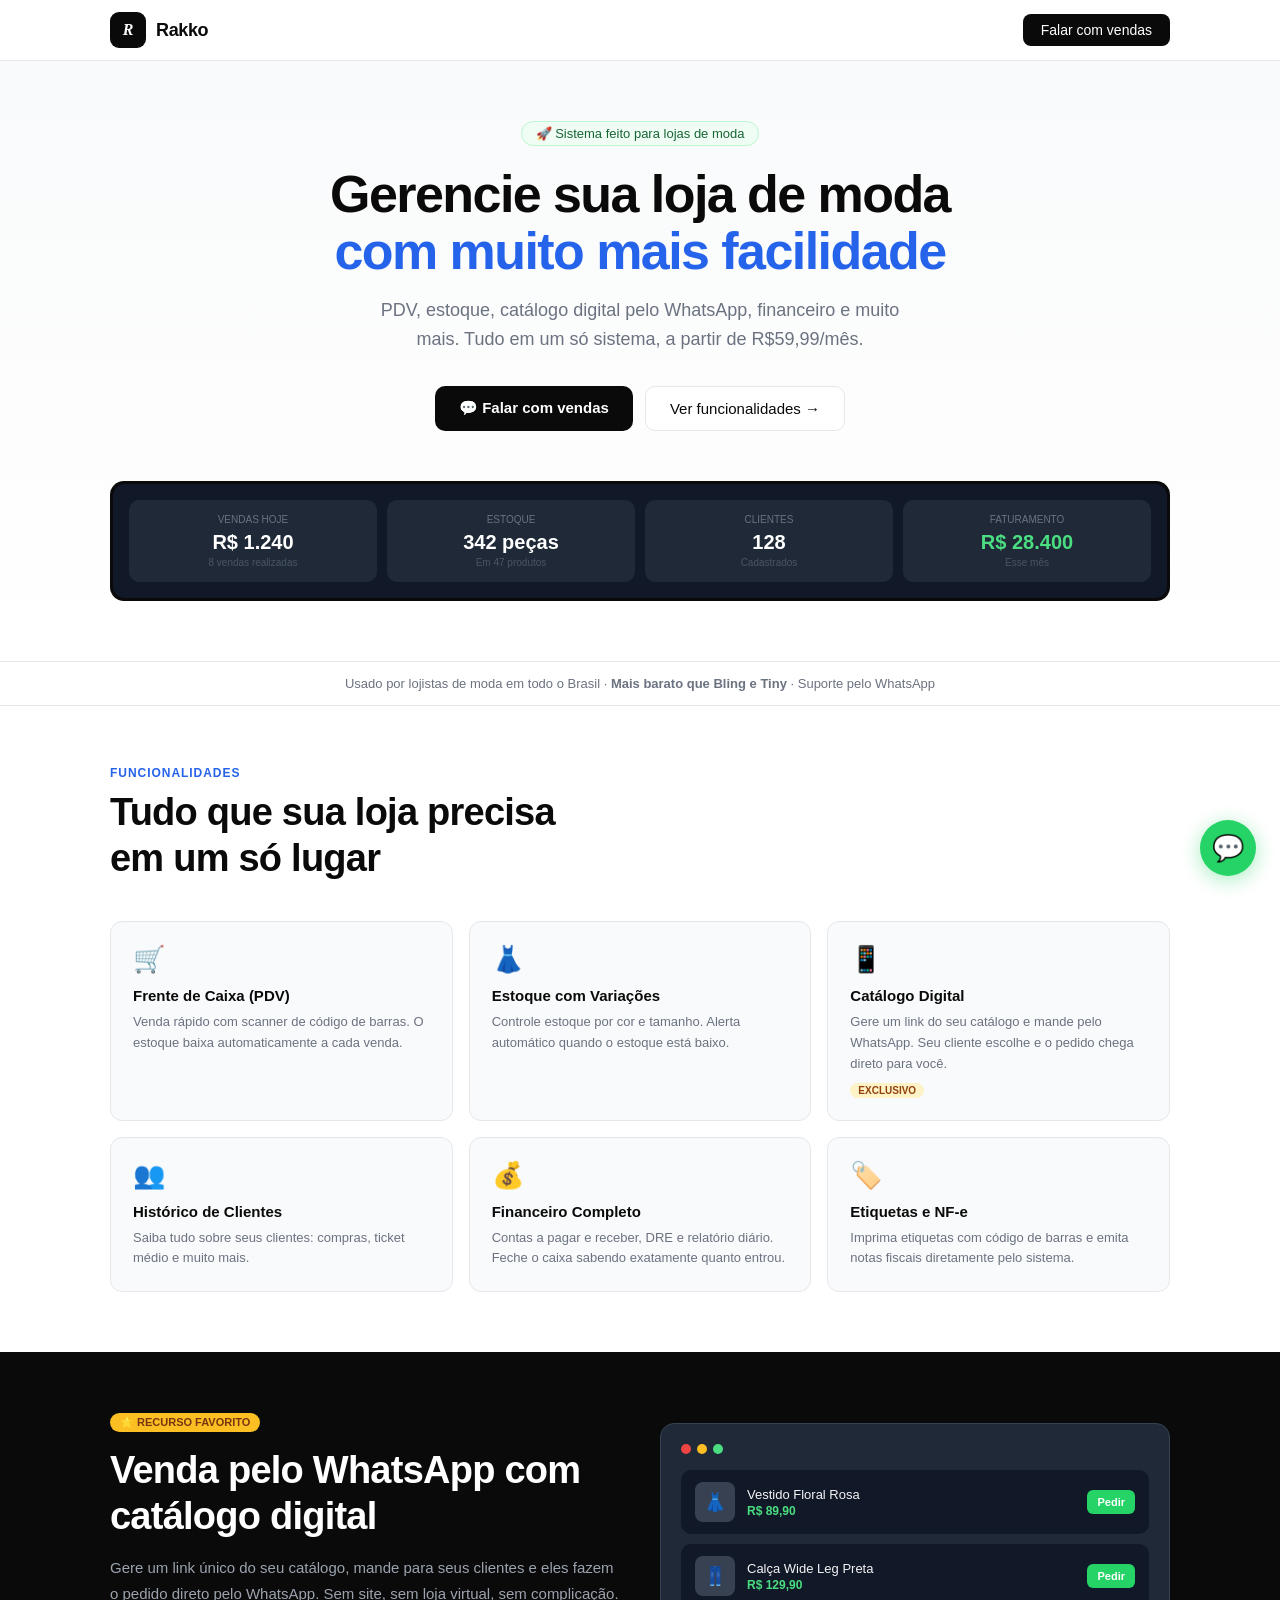
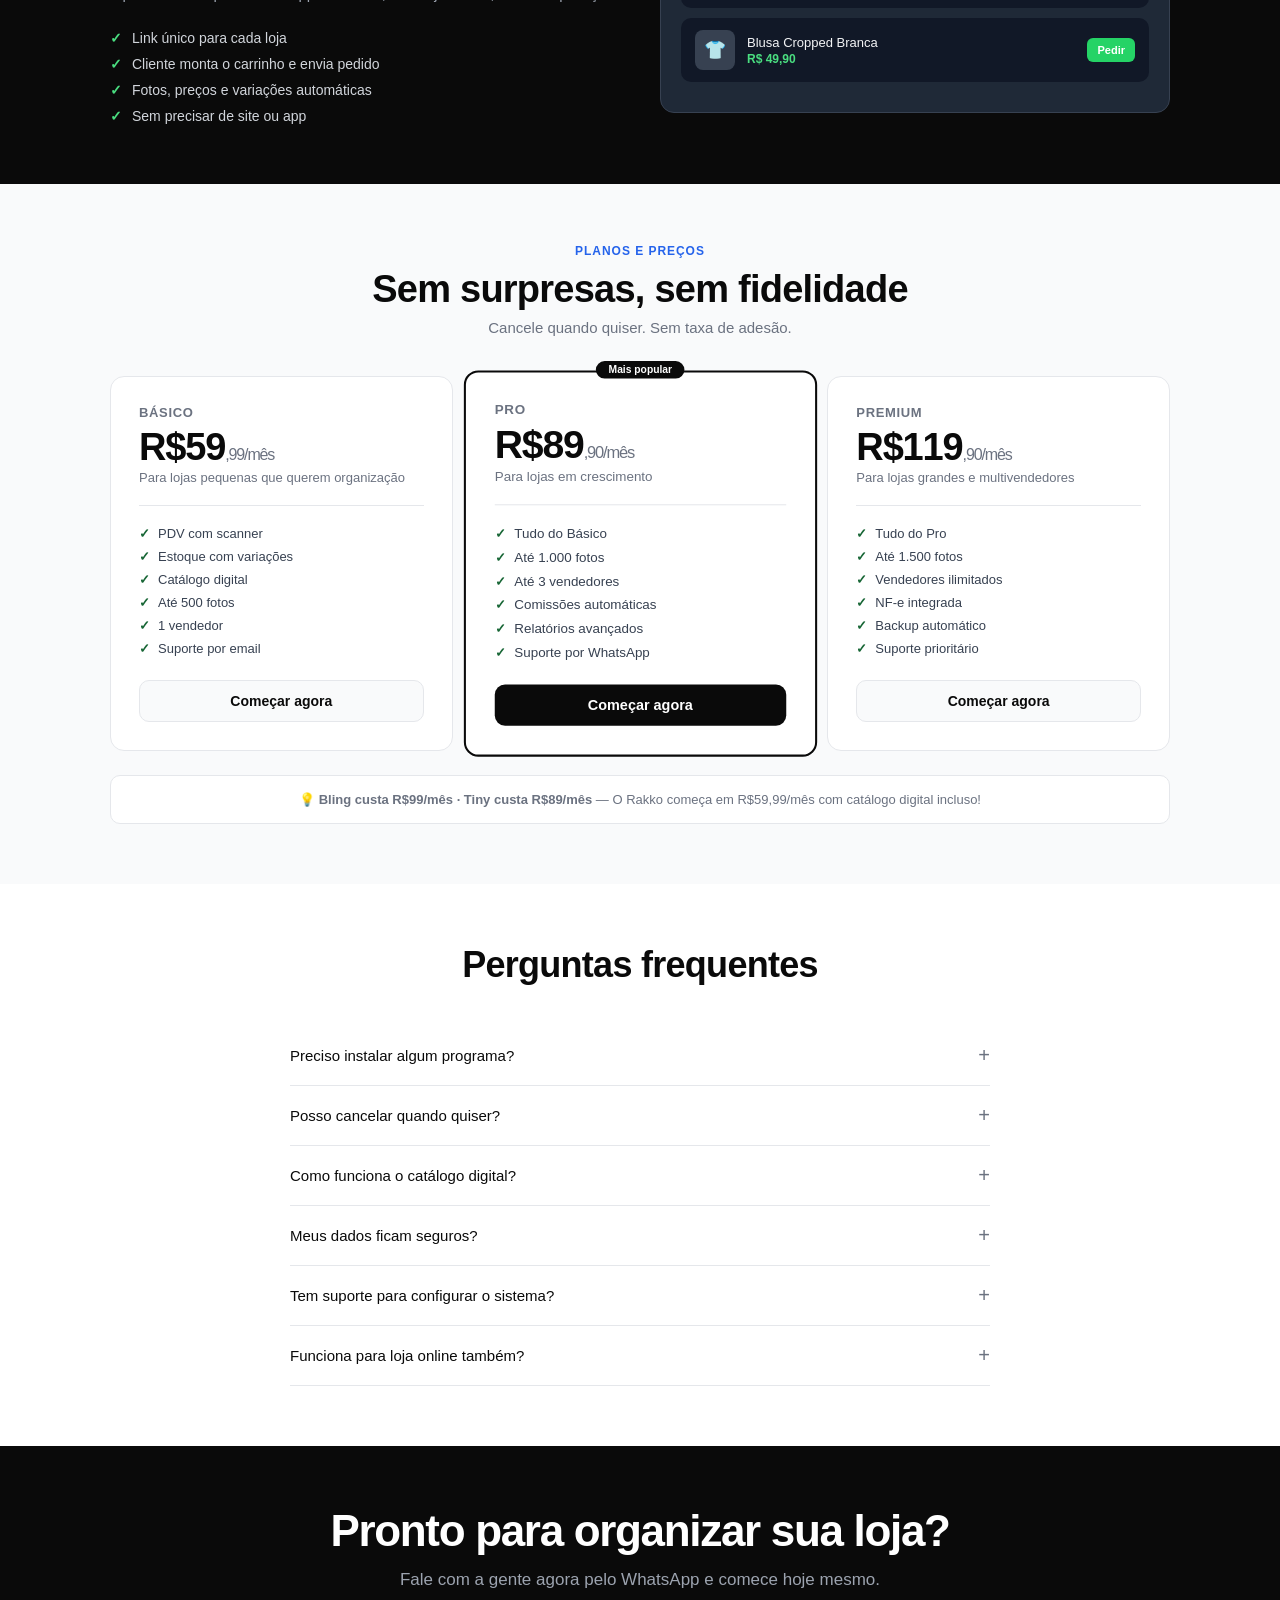
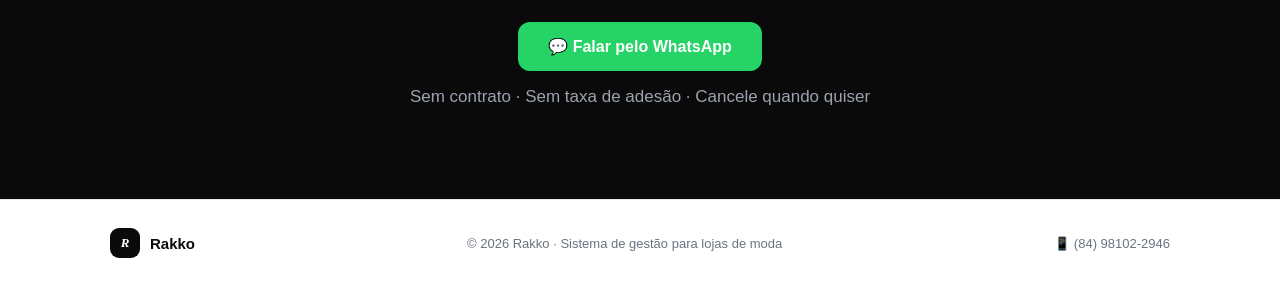
==== commit b6e5e652: "Update index.html" ====
--- a/index.html
+++ b/index.html
@@ -4,591 +4,404 @@
 <meta charset="UTF-8">
 <meta name="viewport" content="width=device-width, initial-scale=1.0">
 <title>Rakko — Sistema de Gestão para Lojas de Moda</title>
+<meta name="description" content="Controle sua loja de moda com facilidade. PDV, estoque, catálogo digital pelo WhatsApp e muito mais. A partir de R$59,99/mês.">
 <link rel="icon" type="image/svg+xml" href="favicon.svg">
-<meta name="description" content="Controle sua loja de moda com facilidade. PDV, estoque, catálogo digital pelo WhatsApp e muito mais. A partir de R$59,99/mês.">
 <style>
-  * { margin: 0; padding: 0; box-sizing: border-box; }
-  :root {
-    --black: #0a0a0a;
-    --gray: #6b7280;
-    --light: #f9fafb;
-    --border: #e5e7eb;
-    --green: #166534;
-    --green-bg: #f0fdf4;
-  }
-  body { font-family: -apple-system, BlinkMacSystemFont, 'Segoe UI', sans-serif; color: var(--black); background: #fff; }
-  a { text-decoration: none; color: inherit; }
-
-  /* NAV */
-  nav {
-    position: sticky; top: 0; z-index: 100;
-    background: rgba(255,255,255,0.95);
-    backdrop-filter: blur(8px);
-    border-bottom: 1px solid var(--border);
-    padding: 0 24px;
-    height: 60px;
-    display: flex; align-items: center; justify-content: space-between;
-    max-width: 1100px; margin: 0 auto;
-  }
-  .nav-wrapper { max-width: 1100px; margin: 0 auto; width: 100%; display: flex; align-items: center; justify-content: space-between; }
-  nav .logo { display: flex; align-items: center; gap: 10px; }
-  nav .logo-icon {
-    width: 36px; height: 36px;
-    background: var(--black); border-radius: 9px;
-    display: flex; align-items: center; justify-content: center;
-    color: #fff; font-weight: 800; font-size: 16px; font-style: italic; font-family: Georgia, serif;
-  }
-  nav .logo-name { font-weight: 700; font-size: 18px; letter-spacing: -0.02em; }
-  nav .btn-nav {
-    padding: 8px 20px; background: var(--black); color: #fff;
-    border-radius: 8px; font-size: 14px; font-weight: 500; cursor: pointer;
-    border: none; transition: opacity 0.15s;
-  }
-  nav .btn-nav:hover { opacity: 0.85; }
-  nav-sticky { position: fixed; top: 0; left: 0; right: 0; }
-
-  /* HERO */
-  .hero {
-    padding: 80px 24px 80px;
-    text-align: center;
-    background: linear-gradient(180deg, #f9fafb 0%, #fff 100%);
-    border-bottom: 1px solid var(--border);
-  }
-  .hero-badge {
-    display: inline-flex; align-items: center; gap: 6px;
-    background: var(--green-bg); color: var(--green);
-    border: 1px solid #bbf7d0; border-radius: 99px;
-    padding: 4px 14px; font-size: 13px; font-weight: 500;
-    margin-bottom: 24px;
-  }
-  .hero h1 {
-    font-size: clamp(32px, 5vw, 56px);
-    font-weight: 700; line-height: 1.1;
-    letter-spacing: -0.03em; color: var(--black);
-    max-width: 700px; margin: 0 auto 20px;
-  }
-  .hero h1 span { color: #2563eb; }
-  .hero p {
-    font-size: clamp(16px, 2vw, 20px);
-    color: var(--gray); max-width: 520px;
-    margin: 0 auto 36px; line-height: 1.6;
-  }
-  .hero-btns { display: flex; gap: 12px; justify-content: center; flex-wrap: wrap; }
-  .btn-primary {
-    padding: 14px 28px; background: var(--black); color: #fff;
-    border-radius: 10px; font-size: 15px; font-weight: 600;
-    cursor: pointer; border: none; transition: all 0.15s;
-    display: inline-flex; align-items: center; gap: 8px;
-  }
-  .btn-primary:hover { transform: translateY(-1px); box-shadow: 0 4px 20px rgba(0,0,0,0.15); }
-  .btn-secondary {
-    padding: 14px 28px; background: #fff; color: var(--black);
-    border-radius: 10px; font-size: 15px; font-weight: 500;
-    cursor: pointer; border: 1px solid var(--border); transition: all 0.15s;
-  }
-  .btn-secondary:hover { background: var(--light); }
-  .hero-preview {
-    margin-top: 60px;
-    background: var(--black); border-radius: 16px;
-    padding: 3px; max-width: 900px; margin: 60px auto 0;
-    box-shadow: 0 24px 80px rgba(0,0,0,0.12);
-  }
-  .hero-preview-inner {
-    background: #111827; border-radius: 14px;
-    padding: 20px 24px; display: flex; gap: 16px; align-items: flex-start;
-  }
-  .stat-card {
-    background: #1f2937; border-radius: 10px; padding: 16px 20px;
-    flex: 1; min-width: 0;
-  }
-  .stat-card .label { font-size: 11px; color: #6b7280; font-weight: 500; margin-bottom: 6px; text-transform: uppercase; }
-  .stat-card .value { font-size: 24px; font-weight: 700; color: #fff; }
-  .stat-card .sub { font-size: 11px; color: #4b5563; margin-top: 3px; }
-
-  /* SOCIAL PROOF */
-  .social-proof {
-    padding: 20px 24px;
-    background: #fff;
-    border-bottom: 1px solid var(--border);
-    text-align: center;
-  }
-  .social-proof p { font-size: 13px; color: var(--gray); }
-  .social-proof strong { color: var(--black); }
-
-  /* FEATURES */
-  .section { padding: 80px 24px; max-width: 1100px; margin: 0 auto; }
-  .section-label {
-    font-size: 13px; font-weight: 600; color: #2563eb;
-    text-transform: uppercase; letter-spacing: 0.08em;
-    margin-bottom: 12px;
-  }
-  .section-title {
-    font-size: clamp(28px, 4vw, 42px); font-weight: 700;
-    letter-spacing: -0.02em; color: var(--black);
-    max-width: 500px; line-height: 1.2; margin-bottom: 48px;
-  }
-  .features-grid {
-    display: grid; grid-template-columns: repeat(auto-fill, minmax(280px, 1fr));
-    gap: 20px;
-  }
-  .feature-card {
-    background: var(--light); border: 1px solid var(--border);
-    border-radius: 12px; padding: 24px;
-    transition: all 0.15s;
-  }
-  .feature-card:hover { background: #fff; box-shadow: 0 4px 20px rgba(0,0,0,0.06); transform: translateY(-2px); }
-  .feature-icon { font-size: 28px; margin-bottom: 14px; }
-  .feature-card h3 { font-size: 16px; font-weight: 600; color: var(--black); margin-bottom: 8px; }
-  .feature-card p { font-size: 14px; color: var(--gray); line-height: 1.6; }
-  .feature-badge {
-    display: inline-block; background: #fef3c7; color: #92400e;
-    font-size: 10px; font-weight: 700; padding: 2px 8px;
-    border-radius: 99px; margin-top: 10px; text-transform: uppercase;
-  }
-
-  /* DESTAQUE CATALOGO */
-  .catalogo-section {
-    background: var(--black); color: #fff;
-    padding: 80px 24px;
-  }
-  .catalogo-inner { max-width: 1100px; margin: 0 auto; display: grid; grid-template-columns: 1fr 1fr; gap: 60px; align-items: center; }
-  .catalogo-content .tag {
-    display: inline-block; background: #fbbf24; color: #78350f;
-    font-size: 11px; font-weight: 700; padding: 3px 10px;
-    border-radius: 99px; margin-bottom: 20px; text-transform: uppercase;
-  }
-  .catalogo-content h2 { font-size: clamp(28px, 4vw, 42px); font-weight: 700; letter-spacing: -0.02em; line-height: 1.2; margin-bottom: 20px; }
-  .catalogo-content p { font-size: 16px; color: #9ca3af; line-height: 1.7; margin-bottom: 28px; }
-  .catalogo-list { list-style: none; display: flex; flex-direction: column; gap: 10px; }
-  .catalogo-list li { display: flex; align-items: center; gap: 10px; font-size: 15px; color: #d1d5db; }
-  .catalogo-list li::before { content: "✓"; color: #4ade80; font-weight: 700; }
-  .catalogo-mockup {
-    background: #1f2937; border-radius: 16px; padding: 24px;
-    border: 1px solid #374151;
-  }
-  .mockup-header { display: flex; align-items: center; gap: 10px; margin-bottom: 20px; }
-  .mockup-header .dot { width: 10px; height: 10px; border-radius: 50%; }
-  .mockup-product { background: #111827; border-radius: 10px; padding: 14px 16px; margin-bottom: 10px; display: flex; align-items: center; gap: 12px; }
-  .mockup-img { width: 44px; height: 44px; border-radius: 8px; background: #374151; display: flex; align-items: center; justify-content: center; font-size: 20px; flex-shrink: 0; }
-  .mockup-info { flex: 1; }
-  .mockup-info .name { font-size: 13px; font-weight: 500; color: #f3f4f6; margin-bottom: 3px; }
-  .mockup-info .price { font-size: 12px; color: #4ade80; font-weight: 600; }
-  .mockup-btn { background: #25D366; color: #fff; border: none; border-radius: 6px; padding: 6px 12px; font-size: 12px; font-weight: 600; cursor: pointer; }
-
-  /* PLANOS */
-  .planos-section { padding: 80px 24px; background: var(--light); }
-  .planos-inner { max-width: 1100px; margin: 0 auto; }
-  .planos-header { text-align: center; margin-bottom: 48px; }
-  .planos-grid { display: grid; grid-template-columns: repeat(3, 1fr); gap: 20px; }
-  .plano-card {
-    background: #fff; border: 1px solid var(--border);
-    border-radius: 16px; padding: 32px; position: relative;
-    transition: all 0.15s;
-  }
-  .plano-card:hover { transform: translateY(-4px); box-shadow: 0 12px 40px rgba(0,0,0,0.08); }
-  .plano-card.popular {
-    border: 2px solid var(--black);
-    transform: scale(1.03);
-  }
-  .popular-badge {
-    position: absolute; top: -12px; left: 50%; transform: translateX(-50%);
-    background: var(--black); color: #fff;
-    font-size: 11px; font-weight: 700; padding: 3px 14px;
-    border-radius: 99px; text-transform: uppercase; white-space: nowrap;
-  }
-  .plano-name { font-size: 14px; font-weight: 600; color: var(--gray); margin-bottom: 8px; text-transform: uppercase; letter-spacing: 0.05em; }
-  .plano-price { font-size: 42px; font-weight: 700; color: var(--black); letter-spacing: -0.03em; line-height: 1; margin-bottom: 4px; }
-  .plano-price span { font-size: 16px; font-weight: 500; color: var(--gray); }
-  .plano-desc { font-size: 13px; color: var(--gray); margin-bottom: 24px; }
-  .plano-divider { border: none; border-top: 1px solid var(--border); margin: 24px 0; }
-  .plano-features { list-style: none; display: flex; flex-direction: column; gap: 10px; margin-bottom: 28px; }
-  .plano-features li { display: flex; align-items: flex-start; gap: 8px; font-size: 14px; color: #374151; }
-  .plano-features li .check { color: var(--green); font-weight: 700; margin-top: 1px; flex-shrink: 0; }
-  .btn-plano {
-    width: 100%; padding: 13px; border-radius: 10px;
-    font-size: 14px; font-weight: 600; cursor: pointer;
-    transition: all 0.15s; border: none;
-  }
-  .btn-plano-dark { background: var(--black); color: #fff; }
-  .btn-plano-dark:hover { opacity: 0.85; }
-  .btn-plano-light { background: var(--light); color: var(--black); border: 1px solid var(--border) !important; }
-  .btn-plano-light:hover { background: #e5e7eb; }
-
-  /* FAQ */
-  .faq-section { padding: 80px 24px; max-width: 700px; margin: 0 auto; }
-  .faq-title { font-size: clamp(28px, 4vw, 36px); font-weight: 700; letter-spacing: -0.02em; text-align: center; margin-bottom: 48px; }
-  .faq-item { border-bottom: 1px solid var(--border); padding: 20px 0; cursor: pointer; }
-  .faq-question { font-size: 15px; font-weight: 500; color: var(--black); display: flex; justify-content: space-between; align-items: center; }
-  .faq-answer { font-size: 14px; color: var(--gray); line-height: 1.7; padding-top: 12px; display: none; }
-  .faq-item.open .faq-answer { display: block; }
-  .faq-item.open .faq-icon { transform: rotate(45deg); }
-  .faq-icon { transition: transform 0.2s; font-size: 20px; color: var(--gray); flex-shrink: 0; }
-
-  /* CTA FINAL */
-  .cta-section {
-    padding: 80px 24px; text-align: center;
-    background: var(--black); color: #fff;
-  }
-  .cta-section h2 { font-size: clamp(28px, 4vw, 48px); font-weight: 700; letter-spacing: -0.03em; margin-bottom: 16px; }
-  .cta-section p { font-size: 18px; color: #9ca3af; margin-bottom: 36px; }
-  .btn-whatsapp {
-    display: inline-flex; align-items: center; gap: 10px;
-    background: #25D366; color: #fff;
-    padding: 16px 32px; border-radius: 12px;
-    font-size: 16px; font-weight: 700; cursor: pointer;
-    border: none; transition: all 0.15s;
-    text-decoration: none;
-  }
-  .btn-whatsapp:hover { transform: translateY(-2px); box-shadow: 0 8px 24px rgba(37,211,102,0.3); }
-
-  /* FOOTER */
-  footer {
-    padding: 32px 24px; border-top: 1px solid var(--border);
-    display: flex; align-items: center; justify-content: space-between;
-    max-width: 1100px; margin: 0 auto; flex-wrap: wrap; gap: 12px;
-  }
-  footer p { font-size: 13px; color: var(--gray); }
-
-  /* WHATSAPP FLOAT */
-  .whatsapp-float {
-    position: fixed; bottom: 24px; right: 24px; z-index: 999;
-    background: #25D366; color: #fff;
-    width: 56px; height: 56px; border-radius: 50%;
-    display: flex; align-items: center; justify-content: center;
-    font-size: 26px; box-shadow: 0 4px 20px rgba(37,211,102,0.4);
-    cursor: pointer; transition: all 0.15s; text-decoration: none;
-  }
-  .whatsapp-float:hover { transform: scale(1.1); }
-
-  /* RESPONSIVE */
-  @media (max-width: 768px) {
-    .planos-grid { grid-template-columns: 1fr; }
-    .plano-card.popular { transform: none; }
-    .catalogo-inner { grid-template-columns: 1fr; }
-    .catalogo-mockup { display: none; }
-    .hero-preview-inner { flex-direction: column; }
-    footer { flex-direction: column; text-align: center; }
-    * { max-width: 100%; box-sizing: border-box; }
-    img, video, iframe, table { max-width: 100% !important; }
-    .hero-preview { overflow: hidden; width: 100%; }
-    .hero-preview-inner { overflow: hidden; width: 100%; }
-    .stat-card { min-width: 0 !important; width: 100%; }
-    section { overflow: hidden; }
-    div { max-width: 100%; }
-  }
+*, *::before, *::after { box-sizing: border-box; margin: 0; padding: 0; }
+html { overflow-x: hidden; }
+body { font-family: -apple-system, BlinkMacSystemFont, 'Segoe UI', sans-serif; color: #0a0a0a; background: #fff; overflow-x: hidden; width: 100%; }
+img { max-width: 100%; display: block; }
+a { text-decoration: none; color: inherit; }
+
+.container { width: 100%; max-width: 1100px; margin: 0 auto; padding: 0 20px; }
+
+/* NAV */
+.nav { position: sticky; top: 0; z-index: 100; background: rgba(255,255,255,0.95); backdrop-filter: blur(8px); border-bottom: 1px solid #e5e7eb; }
+.nav-inner { display: flex; align-items: center; justify-content: space-between; height: 60px; }
+.logo { display: flex; align-items: center; gap: 10px; }
+.logo-icon { width: 36px; height: 36px; background: #0a0a0a; border-radius: 9px; display: flex; align-items: center; justify-content: center; color: #fff; font-weight: 800; font-size: 16px; font-style: italic; font-family: Georgia, serif; flex-shrink: 0; }
+.logo-name { font-weight: 700; font-size: 18px; letter-spacing: -0.02em; }
+.btn-nav { padding: 8px 18px; background: #0a0a0a; color: #fff; border-radius: 8px; font-size: 14px; font-weight: 500; white-space: nowrap; }
+
+/* HERO */
+.hero { padding: 60px 0; text-align: center; background: linear-gradient(180deg,#f9fafb 0%,#fff 100%); border-bottom: 1px solid #e5e7eb; }
+.hero-badge { display: inline-flex; align-items: center; gap: 6px; background: #f0fdf4; color: #166534; border: 1px solid #bbf7d0; border-radius: 99px; padding: 4px 14px; font-size: 13px; font-weight: 500; margin-bottom: 20px; }
+.hero h1 { font-size: clamp(28px, 5vw, 52px); font-weight: 700; line-height: 1.1; letter-spacing: -0.03em; margin-bottom: 16px; }
+.hero h1 span { color: #2563eb; }
+.hero p { font-size: clamp(15px, 2vw, 18px); color: #6b7280; max-width: 520px; margin: 0 auto 32px; line-height: 1.6; }
+.hero-btns { display: flex; gap: 12px; justify-content: center; flex-wrap: wrap; }
+.btn-primary { padding: 13px 24px; background: #0a0a0a; color: #fff; border-radius: 10px; font-size: 15px; font-weight: 600; display: inline-flex; align-items: center; gap: 8px; }
+.btn-secondary { padding: 13px 24px; background: #fff; color: #0a0a0a; border-radius: 10px; font-size: 15px; font-weight: 500; border: 1px solid #e5e7eb; }
+
+/* PREVIEW */
+.preview-wrap { margin-top: 50px; background: #0a0a0a; border-radius: 14px; padding: 3px; }
+.preview-inner { background: #111827; border-radius: 12px; padding: 16px; display: grid; grid-template-columns: repeat(2, 1fr); gap: 10px; }
+@media (min-width: 600px) { .preview-inner { grid-template-columns: repeat(4, 1fr); } }
+.stat-card { background: #1f2937; border-radius: 10px; padding: 14px 16px; }
+.stat-label { font-size: 10px; color: #6b7280; font-weight: 500; margin-bottom: 6px; text-transform: uppercase; }
+.stat-value { font-size: 20px; font-weight: 700; color: #fff; }
+.stat-sub { font-size: 10px; color: #4b5563; margin-top: 3px; }
+
+/* SOCIAL PROOF */
+.social { padding: 14px 20px; text-align: center; border-bottom: 1px solid #e5e7eb; }
+.social p { font-size: 13px; color: #6b7280; }
+
+/* FEATURES */
+.section { padding: 60px 0; }
+.section-label { font-size: 12px; font-weight: 600; color: #2563eb; text-transform: uppercase; letter-spacing: 0.08em; margin-bottom: 10px; }
+.section-title { font-size: clamp(24px, 4vw, 38px); font-weight: 700; letter-spacing: -0.02em; max-width: 480px; line-height: 1.2; margin-bottom: 40px; }
+.features-grid { display: grid; grid-template-columns: 1fr; gap: 16px; }
+@media (min-width: 500px) { .features-grid { grid-template-columns: repeat(2, 1fr); } }
+@media (min-width: 900px) { .features-grid { grid-template-columns: repeat(3, 1fr); } }
+.feature-card { background: #f9fafb; border: 1px solid #e5e7eb; border-radius: 12px; padding: 22px; }
+.feature-icon { font-size: 26px; margin-bottom: 12px; }
+.feature-card h3 { font-size: 15px; font-weight: 600; margin-bottom: 8px; }
+.feature-card p { font-size: 13px; color: #6b7280; line-height: 1.6; }
+.badge-new { display: inline-block; background: #fef3c7; color: #92400e; font-size: 10px; font-weight: 700; padding: 2px 8px; border-radius: 99px; margin-top: 8px; text-transform: uppercase; }
+
+/* CATALOGO */
+.catalogo { background: #0a0a0a; color: #fff; padding: 60px 0; }
+.catalogo-grid { display: grid; grid-template-columns: 1fr; gap: 40px; }
+@media (min-width: 768px) { .catalogo-grid { grid-template-columns: 1fr 1fr; align-items: center; } }
+.catalogo-tag { display: inline-block; background: #fbbf24; color: #78350f; font-size: 11px; font-weight: 700; padding: 3px 10px; border-radius: 99px; margin-bottom: 16px; text-transform: uppercase; }
+.catalogo h2 { font-size: clamp(24px, 4vw, 38px); font-weight: 700; letter-spacing: -0.02em; line-height: 1.2; margin-bottom: 16px; }
+.catalogo p { font-size: 15px; color: #9ca3af; line-height: 1.7; margin-bottom: 24px; }
+.catalogo-list { list-style: none; display: flex; flex-direction: column; gap: 10px; }
+.catalogo-list li { display: flex; align-items: center; gap: 10px; font-size: 14px; color: #d1d5db; }
+.catalogo-list li::before { content: "✓"; color: #4ade80; font-weight: 700; flex-shrink: 0; }
+.mockup { background: #1f2937; border-radius: 14px; padding: 20px; border: 1px solid #374151; }
+.mockup-dots { display: flex; gap: 6px; margin-bottom: 16px; }
+.mockup-dot { width: 10px; height: 10px; border-radius: 50%; }
+.mockup-item { background: #111827; border-radius: 10px; padding: 12px 14px; margin-bottom: 10px; display: flex; align-items: center; gap: 12px; }
+.mockup-emoji { width: 40px; height: 40px; border-radius: 8px; background: #374151; display: flex; align-items: center; justify-content: center; font-size: 18px; flex-shrink: 0; }
+.mockup-info { flex: 1; min-width: 0; }
+.mockup-name { font-size: 13px; font-weight: 500; color: #f3f4f6; margin-bottom: 2px; white-space: nowrap; overflow: hidden; text-overflow: ellipsis; }
+.mockup-price { font-size: 12px; color: #4ade80; font-weight: 600; }
+.mockup-btn { background: #25D366; color: #fff; border: none; border-radius: 6px; padding: 6px 10px; font-size: 11px; font-weight: 600; cursor: pointer; flex-shrink: 0; }
+
+/* PLANOS */
+.planos { padding: 60px 0; background: #f9fafb; }
+.planos-header { text-align: center; margin-bottom: 40px; }
+.planos-grid { display: grid; grid-template-columns: 1fr; gap: 16px; }
+@media (min-width: 768px) { .planos-grid { grid-template-columns: repeat(3, 1fr); } }
+.plano { background: #fff; border: 1px solid #e5e7eb; border-radius: 14px; padding: 28px; position: relative; }
+.plano.popular { border: 2px solid #0a0a0a; }
+@media (min-width: 768px) { .plano.popular { transform: scale(1.03); } }
+.popular-tag { position: absolute; top: -11px; left: 50%; transform: translateX(-50%); background: #0a0a0a; color: #fff; font-size: 10px; font-weight: 700; padding: 3px 12px; border-radius: 99px; white-space: nowrap; }
+.plano-name { font-size: 13px; font-weight: 600; color: #6b7280; margin-bottom: 8px; text-transform: uppercase; letter-spacing: 0.05em; }
+.plano-price { font-size: 38px; font-weight: 700; letter-spacing: -0.03em; line-height: 1; margin-bottom: 4px; }
+.plano-price small { font-size: 16px; font-weight: 500; color: #6b7280; }
+.plano-desc { font-size: 13px; color: #6b7280; margin-bottom: 20px; }
+.plano hr { border: none; border-top: 1px solid #e5e7eb; margin: 20px 0; }
+.plano-items { list-style: none; display: flex; flex-direction: column; gap: 8px; margin-bottom: 24px; }
+.plano-items li { display: flex; gap: 8px; font-size: 13px; color: #374151; }
+.plano-items li span { color: #166534; font-weight: 700; flex-shrink: 0; }
+.btn-plano { display: block; width: 100%; padding: 12px; border-radius: 10px; font-size: 14px; font-weight: 600; text-align: center; border: none; cursor: pointer; }
+.btn-dark { background: #0a0a0a; color: #fff; }
+.btn-light { background: #f9fafb; color: #0a0a0a; border: 1px solid #e5e7eb !important; }
+.compare-box { margin-top: 24px; background: #fff; border: 1px solid #e5e7eb; border-radius: 10px; padding: 16px 20px; text-align: center; }
+.compare-box p { font-size: 13px; color: #6b7280; }
+
+/* FAQ */
+.faq { padding: 60px 0; }
+.faq-title { font-size: clamp(24px, 4vw, 36px); font-weight: 700; letter-spacing: -0.02em; text-align: center; margin-bottom: 40px; }
+.faq-wrap { max-width: 700px; margin: 0 auto; }
+.faq-item { border-bottom: 1px solid #e5e7eb; padding: 18px 0; cursor: pointer; }
+.faq-q { font-size: 15px; font-weight: 500; display: flex; justify-content: space-between; align-items: center; gap: 12px; }
+.faq-icon { font-size: 20px; color: #6b7280; flex-shrink: 0; transition: transform 0.2s; }
+.faq-a { font-size: 14px; color: #6b7280; line-height: 1.7; padding-top: 10px; display: none; }
+.faq-item.open .faq-a { display: block; }
+.faq-item.open .faq-icon { transform: rotate(45deg); }
+
+/* CTA */
+.cta { padding: 60px 0; text-align: center; background: #0a0a0a; color: #fff; }
+.cta h2 { font-size: clamp(24px, 4vw, 44px); font-weight: 700; letter-spacing: -0.03em; margin-bottom: 14px; }
+.cta p { font-size: 17px; color: #9ca3af; margin-bottom: 32px; }
+.btn-wa { display: inline-flex; align-items: center; gap: 10px; background: #25D366; color: #fff; padding: 15px 30px; border-radius: 12px; font-size: 16px; font-weight: 700; }
+.cta-note { font-size: 12px; color: #4b5563; margin-top: 16px; }
+
+/* FOOTER */
+.footer { border-top: 1px solid #e5e7eb; padding: 28px 0; }
+.footer-inner { display: flex; align-items: center; justify-content: space-between; flex-wrap: wrap; gap: 12px; }
+.footer p { font-size: 13px; color: #6b7280; }
+
+/* WHATSAPP FLOAT */
+.wa-float { position: fixed; bottom: 24px; right: 24px; z-index: 999; background: #25D366; color: #fff; width: 56px; height: 56px; border-radius: 50%; display: flex; align-items: center; justify-content: center; font-size: 26px; box-shadow: 0 4px 20px rgba(37,211,102,0.4); }
 </style>
 </head>
 <body>
 
 <!-- NAV -->
-<div style="position:sticky;top:0;z-index:100;background:rgba(255,255,255,0.95);backdrop-filter:blur(8px);border-bottom:1px solid #e5e7eb;">
-  <div style="max-width:1100px;margin:0 auto;padding:0 24px;height:60px;display:flex;align-items:center;justify-content:space-between;">
-    <div style="display:flex;align-items:center;gap:10px;">
-      <div style="width:36px;height:36px;background:#0a0a0a;border-radius:9px;display:flex;align-items:center;justify-content:center;color:#fff;font-weight:800;font-size:16px;font-style:italic;font-family:Georgia,serif;">R</div>
-      <span style="font-weight:700;font-size:18px;letter-spacing:-0.02em;">Rakko</span>
-    </div>
-    <a href="https://wa.me/5584981022946?text=Ol%C3%A1!%20Quero%20conhecer%20o%20Rakko" target="_blank"
-      style="padding:8px 20px;background:#0a0a0a;color:#fff;border-radius:8px;font-size:14px;font-weight:500;cursor:pointer;border:none;">
-      Falar com vendas
-    </a>
+<nav class="nav">
+  <div class="container">
+    <div class="nav-inner">
+      <div class="logo">
+        <div class="logo-icon">R</div>
+        <span class="logo-name">Rakko</span>
+      </div>
+      <a href="https://wa.me/5584981022946?text=Ol%C3%A1!%20Quero%20conhecer%20o%20Rakko" target="_blank" class="btn-nav">Falar com vendas</a>
+    </div>
+  </div>
+</nav>
+
+<!-- HERO -->
+<section class="hero">
+  <div class="container">
+    <div class="hero-badge">🚀 Sistema feito para lojas de moda</div>
+    <h1>Gerencie sua loja de moda<br><span>com muito mais facilidade</span></h1>
+    <p>PDV, estoque, catálogo digital pelo WhatsApp, financeiro e muito mais. Tudo em um só sistema, a partir de R$59,99/mês.</p>
+    <div class="hero-btns">
+      <a href="https://wa.me/5584981022946?text=Ol%C3%A1!%20Quero%20conhecer%20o%20Rakko" target="_blank" class="btn-primary">💬 Falar com vendas</a>
+      <a href="#funcionalidades" class="btn-secondary">Ver funcionalidades →</a>
+    </div>
+
+    <!-- Preview -->
+    <div class="preview-wrap">
+      <div class="preview-inner">
+        <div class="stat-card">
+          <div class="stat-label">Vendas hoje</div>
+          <div class="stat-value">R$ 1.240</div>
+          <div class="stat-sub">8 vendas realizadas</div>
+        </div>
+        <div class="stat-card">
+          <div class="stat-label">Estoque</div>
+          <div class="stat-value">342 peças</div>
+          <div class="stat-sub">Em 47 produtos</div>
+        </div>
+        <div class="stat-card">
+          <div class="stat-label">Clientes</div>
+          <div class="stat-value">128</div>
+          <div class="stat-sub">Cadastrados</div>
+        </div>
+        <div class="stat-card">
+          <div class="stat-label">Faturamento</div>
+          <div class="stat-value" style="color:#4ade80;">R$ 28.400</div>
+          <div class="stat-sub">Esse mês</div>
+        </div>
+      </div>
+    </div>
+  </div>
+</section>
+
+<!-- SOCIAL PROOF -->
+<div class="social">
+  <div class="container">
+    <p>Usado por lojistas de moda em todo o Brasil · <strong>Mais barato que Bling e Tiny</strong> · Suporte pelo WhatsApp</p>
   </div>
 </div>
 
-<!-- HERO -->
-<section style="padding:80px 24px;text-align:center;background:linear-gradient(180deg,#f9fafb 0%,#fff 100%);border-bottom:1px solid #e5e7eb;">
-  <div style="max-width:700px;margin:0 auto;">
-    <div style="display:inline-flex;align-items:center;gap:6px;background:#f0fdf4;color:#166534;border:1px solid #bbf7d0;border-radius:99px;padding:4px 14px;font-size:13px;font-weight:500;margin-bottom:24px;">
-      🚀 Sistema feito para lojas de moda
-    </div>
-    <h1 style="font-size:clamp(32px,5vw,56px);font-weight:700;line-height:1.1;letter-spacing:-0.03em;color:#0a0a0a;margin-bottom:20px;">
-      Gerencie sua loja de moda<br><span style="color:#2563eb;">com muito mais facilidade</span>
-    </h1>
-    <p style="font-size:clamp(16px,2vw,18px);color:#6b7280;margin-bottom:36px;line-height:1.6;">
-      PDV, estoque, catálogo digital pelo WhatsApp, financeiro e muito mais. Tudo em um só sistema, a partir de R$59,99/mês.
-    </p>
-    <div style="display:flex;gap:12px;justify-content:center;flex-wrap:wrap;">
-      <a href="https://wa.me/5584981022946?text=Ol%C3%A1!%20Quero%20conhecer%20o%20Rakko" target="_blank"
-        style="padding:14px 28px;background:#0a0a0a;color:#fff;border-radius:10px;font-size:15px;font-weight:600;display:inline-flex;align-items:center;gap:8px;text-decoration:none;">
-        💬 Falar com vendas
-      </a>
-      <a href="#funcionalidades"
-        style="padding:14px 28px;background:#fff;color:#0a0a0a;border-radius:10px;font-size:15px;font-weight:500;border:1px solid #e5e7eb;text-decoration:none;">
-        Ver funcionalidades →
-      </a>
-    </div>
-  </div>
-
-  <!-- Preview stats -->
-  <div style="max-width:800px;margin:60px auto 0;background:#0a0a0a;border-radius:16px;padding:3px;box-shadow:0 24px 80px rgba(0,0,0,0.12);">
-    <div style="background:#111827;border-radius:14px;padding:20px 24px;display:flex;gap:12px;flex-wrap:wrap;">
-      <div style="background:#1f2937;border-radius:10px;padding:16px 20px;flex:1;min-width:140px;">
-        <div style="font-size:11px;color:#6b7280;font-weight:500;margin-bottom:6px;text-transform:uppercase;">Vendas hoje</div>
-        <div style="font-size:24px;font-weight:700;color:#fff;">R$ 1.240</div>
-        <div style="font-size:11px;color:#4b5563;margin-top:3px;">8 vendas realizadas</div>
-      </div>
-      <div style="background:#1f2937;border-radius:10px;padding:16px 20px;flex:1;min-width:140px;">
-        <div style="font-size:11px;color:#6b7280;font-weight:500;margin-bottom:6px;text-transform:uppercase;">Estoque</div>
-        <div style="font-size:24px;font-weight:700;color:#fff;">342 peças</div>
-        <div style="font-size:11px;color:#4b5563;margin-top:3px;">Em 47 produtos</div>
-      </div>
-      <div style="background:#1f2937;border-radius:10px;padding:16px 20px;flex:1;min-width:140px;">
-        <div style="font-size:11px;color:#6b7280;font-weight:500;margin-bottom:6px;text-transform:uppercase;">Clientes</div>
-        <div style="font-size:24px;font-weight:700;color:#fff;">128</div>
-        <div style="font-size:11px;color:#4b5563;margin-top:3px;">Cadastrados</div>
-      </div>
-      <div style="background:#1f2937;border-radius:10px;padding:16px 20px;flex:1;min-width:140px;">
-        <div style="font-size:11px;color:#6b7280;font-weight:500;margin-bottom:6px;text-transform:uppercase;">Faturamento</div>
-        <div style="font-size:24px;font-weight:700;color:#4ade80;">R$ 28.400</div>
-        <div style="font-size:11px;color:#4b5563;margin-top:3px;">Esse mês</div>
-      </div>
-    </div>
-  </div>
-</section>
-
-<!-- SOCIAL PROOF -->
-<div style="padding:16px 24px;background:#fff;border-bottom:1px solid #e5e7eb;text-align:center;">
-  <p style="font-size:13px;color:#6b7280;">Usado por lojistas de moda em todo o Brasil · <strong style="color:#0a0a0a;">Mais barato que Bling e Tiny</strong> · Suporte pelo WhatsApp</p>
-</div>
-
 <!-- FEATURES -->
-<section id="funcionalidades" style="padding:80px 24px;">
-  <div style="max-width:1100px;margin:0 auto;">
-    <div style="font-size:13px;font-weight:600;color:#2563eb;text-transform:uppercase;letter-spacing:0.08em;margin-bottom:12px;">Funcionalidades</div>
-    <h2 style="font-size:clamp(28px,4vw,42px);font-weight:700;letter-spacing:-0.02em;color:#0a0a0a;max-width:500px;line-height:1.2;margin-bottom:48px;">
-      Tudo que sua loja precisa em um só lugar
-    </h2>
-    <div style="display:grid;grid-template-columns:repeat(auto-fill,minmax(280px,1fr));gap:20px;">
-      <div style="background:#f9fafb;border:1px solid #e5e7eb;border-radius:12px;padding:24px;">
-        <div style="font-size:28px;margin-bottom:14px;">🛒</div>
-        <h3 style="font-size:16px;font-weight:600;color:#0a0a0a;margin-bottom:8px;">Frente de Caixa (PDV)</h3>
-        <p style="font-size:14px;color:#6b7280;line-height:1.6;">Venda rápido com scanner de código de barras. O estoque baixa automaticamente a cada venda.</p>
-      </div>
-      <div style="background:#f9fafb;border:1px solid #e5e7eb;border-radius:12px;padding:24px;">
-        <div style="font-size:28px;margin-bottom:14px;">👗</div>
-        <h3 style="font-size:16px;font-weight:600;color:#0a0a0a;margin-bottom:8px;">Estoque com Variações</h3>
-        <p style="font-size:14px;color:#6b7280;line-height:1.6;">Controle estoque por cor e tamanho. Alerta automático quando o estoque está baixo.</p>
-      </div>
-      <div style="background:#f9fafb;border:1px solid #e5e7eb;border-radius:12px;padding:24px;">
-        <div style="font-size:28px;margin-bottom:14px;">📱</div>
-        <h3 style="font-size:16px;font-weight:600;color:#0a0a0a;margin-bottom:8px;">Catálogo Digital</h3>
-        <p style="font-size:14px;color:#6b7280;line-height:1.6;">Gere um link do seu catálogo e mande pelo WhatsApp. Seu cliente escolhe e o pedido chega direto para você.</p>
-        <span style="display:inline-block;background:#fef3c7;color:#92400e;font-size:10px;font-weight:700;padding:2px 8px;border-radius:99px;margin-top:10px;text-transform:uppercase;">Exclusivo</span>
-      </div>
-      <div style="background:#f9fafb;border:1px solid #e5e7eb;border-radius:12px;padding:24px;">
-        <div style="font-size:28px;margin-bottom:14px;">👥</div>
-        <h3 style="font-size:16px;font-weight:600;color:#0a0a0a;margin-bottom:8px;">Histórico de Clientes</h3>
-        <p style="font-size:14px;color:#6b7280;line-height:1.6;">Saiba tudo sobre seus clientes: compras, ticket médio, preferências e muito mais.</p>
-      </div>
-      <div style="background:#f9fafb;border:1px solid #e5e7eb;border-radius:12px;padding:24px;">
-        <div style="font-size:28px;margin-bottom:14px;">💰</div>
-        <h3 style="font-size:16px;font-weight:600;color:#0a0a0a;margin-bottom:8px;">Financeiro Completo</h3>
-        <p style="font-size:14px;color:#6b7280;line-height:1.6;">Contas a pagar e receber, DRE e relatório diário. Feche o caixa sabendo exatamente quanto entrou.</p>
-      </div>
-      <div style="background:#f9fafb;border:1px solid #e5e7eb;border-radius:12px;padding:24px;">
-        <div style="font-size:28px;margin-bottom:14px;">🏷️</div>
-        <h3 style="font-size:16px;font-weight:600;color:#0a0a0a;margin-bottom:8px;">Etiquetas e NF-e</h3>
-        <p style="font-size:14px;color:#6b7280;line-height:1.6;">Imprima etiquetas com código de barras e emita notas fiscais diretamente pelo sistema.</p>
-      </div>
-    </div>
-  </div>
-</section>
-
-<!-- CATALOGO DESTAQUE -->
-<section style="background:#0a0a0a;color:#fff;padding:80px 24px;">
-  <div style="max-width:1100px;margin:0 auto;display:grid;grid-template-columns:1fr 1fr;gap:60px;align-items:center;">
-    <div>
-      <span style="display:inline-block;background:#fbbf24;color:#78350f;font-size:11px;font-weight:700;padding:3px 10px;border-radius:99px;margin-bottom:20px;text-transform:uppercase;">⭐ Recurso favorito</span>
-      <h2 style="font-size:clamp(28px,4vw,42px);font-weight:700;letter-spacing:-0.02em;line-height:1.2;margin-bottom:20px;">
-        Venda pelo WhatsApp com catálogo digital
-      </h2>
-      <p style="font-size:16px;color:#9ca3af;line-height:1.7;margin-bottom:28px;">
-        Gere um link único do seu catálogo, mande para seus clientes e eles fazem o pedido direto pelo WhatsApp. Sem site, sem loja virtual, sem complicação.
-      </p>
-      <ul style="list-style:none;display:flex;flex-direction:column;gap:10px;">
-        <li style="display:flex;align-items:center;gap:10px;font-size:15px;color:#d1d5db;"><span style="color:#4ade80;font-weight:700;">✓</span> Link único para cada loja</li>
-        <li style="display:flex;align-items:center;gap:10px;font-size:15px;color:#d1d5db;"><span style="color:#4ade80;font-weight:700;">✓</span> Cliente monta o carrinho e envia pedido</li>
-        <li style="display:flex;align-items:center;gap:10px;font-size:15px;color:#d1d5db;"><span style="color:#4ade80;font-weight:700;">✓</span> Fotos, preços e variações automáticas</li>
-        <li style="display:flex;align-items:center;gap:10px;font-size:15px;color:#d1d5db;"><span style="color:#4ade80;font-weight:700;">✓</span> Sem precisar de site ou app</li>
-      </ul>
-    </div>
-    <div style="background:#1f2937;border-radius:16px;padding:24px;border:1px solid #374151;">
-      <div style="display:flex;align-items:center;gap:8px;margin-bottom:20px;">
-        <div style="width:10px;height:10px;border-radius:50%;background:#ef4444;"></div>
-        <div style="width:10px;height:10px;border-radius:50%;background:#fbbf24;"></div>
-        <div style="width:10px;height:10px;border-radius:50%;background:#4ade80;"></div>
-        <span style="font-size:12px;color:#6b7280;margin-left:8px;">Catálogo Digital — Rakko</span>
-      </div>
-      <div style="background:#111827;border-radius:10px;padding:14px 16px;margin-bottom:10px;display:flex;align-items:center;gap:12px;">
-        <div style="width:44px;height:44px;border-radius:8px;background:#374151;display:flex;align-items:center;justify-content:center;font-size:20px;flex-shrink:0;">👗</div>
-        <div style="flex:1;">
-          <div style="font-size:13px;font-weight:500;color:#f3f4f6;margin-bottom:3px;">Vestido Floral Rosa</div>
-          <div style="font-size:12px;color:#4ade80;font-weight:600;">R$ 89,90</div>
-        </div>
-        <button style="background:#25D366;color:#fff;border:none;border-radius:6px;padding:6px 12px;font-size:12px;font-weight:600;cursor:pointer;">Pedir</button>
-      </div>
-      <div style="background:#111827;border-radius:10px;padding:14px 16px;margin-bottom:10px;display:flex;align-items:center;gap:12px;">
-        <div style="width:44px;height:44px;border-radius:8px;background:#374151;display:flex;align-items:center;justify-content:center;font-size:20px;flex-shrink:0;">👖</div>
-        <div style="flex:1;">
-          <div style="font-size:13px;font-weight:500;color:#f3f4f6;margin-bottom:3px;">Calça Wide Leg Preta</div>
-          <div style="font-size:12px;color:#4ade80;font-weight:600;">R$ 129,90</div>
-        </div>
-        <button style="background:#25D366;color:#fff;border:none;border-radius:6px;padding:6px 12px;font-size:12px;font-weight:600;cursor:pointer;">Pedir</button>
-      </div>
-      <div style="background:#111827;border-radius:10px;padding:14px 16px;display:flex;align-items:center;gap:12px;">
-        <div style="width:44px;height:44px;border-radius:8px;background:#374151;display:flex;align-items:center;justify-content:center;font-size:20px;flex-shrink:0;">👕</div>
-        <div style="flex:1;">
-          <div style="font-size:13px;font-weight:500;color:#f3f4f6;margin-bottom:3px;">Blusa Cropped Branca</div>
-          <div style="font-size:12px;color:#4ade80;font-weight:600;">R$ 49,90</div>
-        </div>
-        <button style="background:#25D366;color:#fff;border:none;border-radius:6px;padding:6px 12px;font-size:12px;font-weight:600;cursor:pointer;">Pedir</button>
+<section class="section" id="funcionalidades">
+  <div class="container">
+    <div class="section-label">Funcionalidades</div>
+    <h2 class="section-title">Tudo que sua loja precisa em um só lugar</h2>
+    <div class="features-grid">
+      <div class="feature-card">
+        <div class="feature-icon">🛒</div>
+        <h3>Frente de Caixa (PDV)</h3>
+        <p>Venda rápido com scanner de código de barras. O estoque baixa automaticamente a cada venda.</p>
+      </div>
+      <div class="feature-card">
+        <div class="feature-icon">👗</div>
+        <h3>Estoque com Variações</h3>
+        <p>Controle estoque por cor e tamanho. Alerta automático quando o estoque está baixo.</p>
+      </div>
+      <div class="feature-card">
+        <div class="feature-icon">📱</div>
+        <h3>Catálogo Digital</h3>
+        <p>Gere um link do seu catálogo e mande pelo WhatsApp. Seu cliente escolhe e o pedido chega direto para você.</p>
+        <span class="badge-new">Exclusivo</span>
+      </div>
+      <div class="feature-card">
+        <div class="feature-icon">👥</div>
+        <h3>Histórico de Clientes</h3>
+        <p>Saiba tudo sobre seus clientes: compras, ticket médio e muito mais.</p>
+      </div>
+      <div class="feature-card">
+        <div class="feature-icon">💰</div>
+        <h3>Financeiro Completo</h3>
+        <p>Contas a pagar e receber, DRE e relatório diário. Feche o caixa sabendo exatamente quanto entrou.</p>
+      </div>
+      <div class="feature-card">
+        <div class="feature-icon">🏷️</div>
+        <h3>Etiquetas e NF-e</h3>
+        <p>Imprima etiquetas com código de barras e emita notas fiscais diretamente pelo sistema.</p>
+      </div>
+    </div>
+  </div>
+</section>
+
+<!-- CATALOGO -->
+<section class="catalogo">
+  <div class="container">
+    <div class="catalogo-grid">
+      <div>
+        <span class="catalogo-tag">⭐ Recurso favorito</span>
+        <h2>Venda pelo WhatsApp com catálogo digital</h2>
+        <p>Gere um link único do seu catálogo, mande para seus clientes e eles fazem o pedido direto pelo WhatsApp. Sem site, sem loja virtual, sem complicação.</p>
+        <ul class="catalogo-list">
+          <li>Link único para cada loja</li>
+          <li>Cliente monta o carrinho e envia pedido</li>
+          <li>Fotos, preços e variações automáticas</li>
+          <li>Sem precisar de site ou app</li>
+        </ul>
+      </div>
+      <div class="mockup">
+        <div class="mockup-dots">
+          <div class="mockup-dot" style="background:#ef4444;"></div>
+          <div class="mockup-dot" style="background:#fbbf24;"></div>
+          <div class="mockup-dot" style="background:#4ade80;"></div>
+        </div>
+        <div class="mockup-item">
+          <div class="mockup-emoji">👗</div>
+          <div class="mockup-info">
+            <div class="mockup-name">Vestido Floral Rosa</div>
+            <div class="mockup-price">R$ 89,90</div>
+          </div>
+          <button class="mockup-btn">Pedir</button>
+        </div>
+        <div class="mockup-item">
+          <div class="mockup-emoji">👖</div>
+          <div class="mockup-info">
+            <div class="mockup-name">Calça Wide Leg Preta</div>
+            <div class="mockup-price">R$ 129,90</div>
+          </div>
+          <button class="mockup-btn">Pedir</button>
+        </div>
+        <div class="mockup-item">
+          <div class="mockup-emoji">👕</div>
+          <div class="mockup-info">
+            <div class="mockup-name">Blusa Cropped Branca</div>
+            <div class="mockup-price">R$ 49,90</div>
+          </div>
+          <button class="mockup-btn">Pedir</button>
+        </div>
       </div>
     </div>
   </div>
 </section>
 
 <!-- PLANOS -->
-<section style="padding:80px 24px;background:#f9fafb;">
-  <div style="max-width:1100px;margin:0 auto;">
-    <div style="text-align:center;margin-bottom:48px;">
-      <div style="font-size:13px;font-weight:600;color:#2563eb;text-transform:uppercase;letter-spacing:0.08em;margin-bottom:12px;">Planos e Preços</div>
-      <h2 style="font-size:clamp(28px,4vw,42px);font-weight:700;letter-spacing:-0.02em;color:#0a0a0a;margin-bottom:12px;">Sem surpresas, sem fidelidade</h2>
-      <p style="font-size:16px;color:#6b7280;">Cancele quando quiser. Sem taxa de adesão.</p>
-    </div>
-    <div style="display:grid;grid-template-columns:repeat(3,1fr);gap:20px;">
-
-      <!-- BÁSICO -->
-      <div style="background:#fff;border:1px solid #e5e7eb;border-radius:16px;padding:32px;transition:all 0.15s;">
-        <div style="font-size:14px;font-weight:600;color:#6b7280;margin-bottom:8px;text-transform:uppercase;letter-spacing:0.05em;">Básico</div>
-        <div style="font-size:42px;font-weight:700;color:#0a0a0a;letter-spacing:-0.03em;line-height:1;margin-bottom:4px;">R$59<span style="font-size:20px;font-weight:500;color:#6b7280;">,99/mês</span></div>
-        <p style="font-size:13px;color:#6b7280;margin-bottom:24px;">Para lojas pequenas que querem organização</p>
-        <hr style="border:none;border-top:1px solid #e5e7eb;margin-bottom:24px;">
-        <ul style="list-style:none;display:flex;flex-direction:column;gap:10px;margin-bottom:28px;">
-          <li style="display:flex;gap:8px;font-size:14px;color:#374151;"><span style="color:#166534;font-weight:700;">✓</span> PDV com scanner</li>
-          <li style="display:flex;gap:8px;font-size:14px;color:#374151;"><span style="color:#166534;font-weight:700;">✓</span> Estoque com variações</li>
-          <li style="display:flex;gap:8px;font-size:14px;color:#374151;"><span style="color:#166534;font-weight:700;">✓</span> Catálogo digital</li>
-          <li style="display:flex;gap:8px;font-size:14px;color:#374151;"><span style="color:#166534;font-weight:700;">✓</span> Até 500 fotos</li>
-          <li style="display:flex;gap:8px;font-size:14px;color:#374151;"><span style="color:#166534;font-weight:700;">✓</span> 1 vendedor</li>
-          <li style="display:flex;gap:8px;font-size:14px;color:#374151;"><span style="color:#166534;font-weight:700;">✓</span> Suporte por email</li>
+<section class="planos">
+  <div class="container">
+    <div class="planos-header">
+      <div class="section-label">Planos e Preços</div>
+      <h2 style="font-size:clamp(24px,4vw,38px);font-weight:700;letter-spacing:-0.02em;margin-bottom:8px;">Sem surpresas, sem fidelidade</h2>
+      <p style="font-size:15px;color:#6b7280;">Cancele quando quiser. Sem taxa de adesão.</p>
+    </div>
+    <div class="planos-grid">
+      <div class="plano">
+        <div class="plano-name">Básico</div>
+        <div class="plano-price">R$59<small>,99/mês</small></div>
+        <p class="plano-desc">Para lojas pequenas que querem organização</p>
+        <hr>
+        <ul class="plano-items">
+          <li><span>✓</span> PDV com scanner</li>
+          <li><span>✓</span> Estoque com variações</li>
+          <li><span>✓</span> Catálogo digital</li>
+          <li><span>✓</span> Até 500 fotos</li>
+          <li><span>✓</span> 1 vendedor</li>
+          <li><span>✓</span> Suporte por email</li>
         </ul>
-        <a href="https://wa.me/5584981022946?text=Quero%20o%20plano%20B%C3%A1sico%20do%20Rakko" target="_blank"
-          style="display:block;width:100%;padding:13px;border-radius:10px;font-size:14px;font-weight:600;cursor:pointer;border:1px solid #e5e7eb;background:#f9fafb;color:#0a0a0a;text-align:center;text-decoration:none;">
-          Começar agora
-        </a>
-      </div>
-
-      <!-- PRO -->
-      <div style="background:#fff;border:2px solid #0a0a0a;border-radius:16px;padding:32px;position:relative;transform:scale(1.03);">
-        <div style="position:absolute;top:-12px;left:50%;transform:translateX(-50%);background:#0a0a0a;color:#fff;font-size:11px;font-weight:700;padding:3px 14px;border-radius:99px;text-transform:uppercase;white-space:nowrap;">Mais popular</div>
-        <div style="font-size:14px;font-weight:600;color:#6b7280;margin-bottom:8px;text-transform:uppercase;letter-spacing:0.05em;">Pro</div>
-        <div style="font-size:42px;font-weight:700;color:#0a0a0a;letter-spacing:-0.03em;line-height:1;margin-bottom:4px;">R$89<span style="font-size:20px;font-weight:500;color:#6b7280;">,90/mês</span></div>
-        <p style="font-size:13px;color:#6b7280;margin-bottom:24px;">Para lojas em crescimento</p>
-        <hr style="border:none;border-top:1px solid #e5e7eb;margin-bottom:24px;">
-        <ul style="list-style:none;display:flex;flex-direction:column;gap:10px;margin-bottom:28px;">
-          <li style="display:flex;gap:8px;font-size:14px;color:#374151;"><span style="color:#166534;font-weight:700;">✓</span> Tudo do Básico</li>
-          <li style="display:flex;gap:8px;font-size:14px;color:#374151;"><span style="color:#166534;font-weight:700;">✓</span> Até 1.000 fotos</li>
-          <li style="display:flex;gap:8px;font-size:14px;color:#374151;"><span style="color:#166534;font-weight:700;">✓</span> Até 3 vendedores</li>
-          <li style="display:flex;gap:8px;font-size:14px;color:#374151;"><span style="color:#166534;font-weight:700;">✓</span> Comissões automáticas</li>
-          <li style="display:flex;gap:8px;font-size:14px;color:#374151;"><span style="color:#166534;font-weight:700;">✓</span> Relatórios avançados</li>
-          <li style="display:flex;gap:8px;font-size:14px;color:#374151;"><span style="color:#166534;font-weight:700;">✓</span> Suporte por WhatsApp</li>
+        <a href="https://wa.me/5584981022946?text=Quero%20o%20plano%20B%C3%A1sico%20do%20Rakko" target="_blank" class="btn-plano btn-light">Começar agora</a>
+      </div>
+      <div class="plano popular">
+        <div class="popular-tag">Mais popular</div>
+        <div class="plano-name">Pro</div>
+        <div class="plano-price">R$89<small>,90/mês</small></div>
+        <p class="plano-desc">Para lojas em crescimento</p>
+        <hr>
+        <ul class="plano-items">
+          <li><span>✓</span> Tudo do Básico</li>
+          <li><span>✓</span> Até 1.000 fotos</li>
+          <li><span>✓</span> Até 3 vendedores</li>
+          <li><span>✓</span> Comissões automáticas</li>
+          <li><span>✓</span> Relatórios avançados</li>
+          <li><span>✓</span> Suporte por WhatsApp</li>
         </ul>
-        <a href="https://wa.me/5584981022946?text=Quero%20o%20plano%20Pro%20do%20Rakko" target="_blank"
-          style="display:block;width:100%;padding:13px;border-radius:10px;font-size:14px;font-weight:600;cursor:pointer;background:#0a0a0a;color:#fff;text-align:center;text-decoration:none;">
-          Começar agora
-        </a>
-      </div>
-
-      <!-- PREMIUM -->
-      <div style="background:#fff;border:1px solid #e5e7eb;border-radius:16px;padding:32px;">
-        <div style="font-size:14px;font-weight:600;color:#6b7280;margin-bottom:8px;text-transform:uppercase;letter-spacing:0.05em;">Premium</div>
-        <div style="font-size:42px;font-weight:700;color:#0a0a0a;letter-spacing:-0.03em;line-height:1;margin-bottom:4px;">R$119<span style="font-size:20px;font-weight:500;color:#6b7280;">,90/mês</span></div>
-        <p style="font-size:13px;color:#6b7280;margin-bottom:24px;">Para lojas grandes e multivendedores</p>
-        <hr style="border:none;border-top:1px solid #e5e7eb;margin-bottom:24px;">
-        <ul style="list-style:none;display:flex;flex-direction:column;gap:10px;margin-bottom:28px;">
-          <li style="display:flex;gap:8px;font-size:14px;color:#374151;"><span style="color:#166534;font-weight:700;">✓</span> Tudo do Pro</li>
-          <li style="display:flex;gap:8px;font-size:14px;color:#374151;"><span style="color:#166534;font-weight:700;">✓</span> Até 1.500 fotos</li>
-          <li style="display:flex;gap:8px;font-size:14px;color:#374151;"><span style="color:#166534;font-weight:700;">✓</span> Vendedores ilimitados</li>
-          <li style="display:flex;gap:8px;font-size:14px;color:#374151;"><span style="color:#166534;font-weight:700;">✓</span> NF-e integrada</li>
-          <li style="display:flex;gap:8px;font-size:14px;color:#374151;"><span style="color:#166534;font-weight:700;">✓</span> Backup automático</li>
-          <li style="display:flex;gap:8px;font-size:14px;color:#374151;"><span style="color:#166534;font-weight:700;">✓</span> Suporte prioritário</li>
+        <a href="https://wa.me/5584981022946?text=Quero%20o%20plano%20Pro%20do%20Rakko" target="_blank" class="btn-plano btn-dark">Começar agora</a>
+      </div>
+      <div class="plano">
+        <div class="plano-name">Premium</div>
+        <div class="plano-price">R$119<small>,90/mês</small></div>
+        <p class="plano-desc">Para lojas grandes e multivendedores</p>
+        <hr>
+        <ul class="plano-items">
+          <li><span>✓</span> Tudo do Pro</li>
+          <li><span>✓</span> Até 1.500 fotos</li>
+          <li><span>✓</span> Vendedores ilimitados</li>
+          <li><span>✓</span> NF-e integrada</li>
+          <li><span>✓</span> Backup automático</li>
+          <li><span>✓</span> Suporte prioritário</li>
         </ul>
-        <a href="https://wa.me/5584981022946?text=Quero%20o%20plano%20Premium%20do%20Rakko" target="_blank"
-          style="display:block;width:100%;padding:13px;border-radius:10px;font-size:14px;font-weight:600;cursor:pointer;border:1px solid #e5e7eb;background:#f9fafb;color:#0a0a0a;text-align:center;text-decoration:none;">
-          Começar agora
-        </a>
-      </div>
-    </div>
-
-    <!-- Comparação concorrentes -->
-    <div style="margin-top:32px;background:#fff;border:1px solid #e5e7eb;border-radius:12px;padding:20px 24px;text-align:center;">
-      <p style="font-size:14px;color:#6b7280;">
-        💡 <strong style="color:#0a0a0a;">Bling custa R$99/mês · Tiny custa R$89/mês</strong> — O Rakko começa em R$59,99/mês com catálogo digital incluso!
-      </p>
+        <a href="https://wa.me/5584981022946?text=Quero%20o%20plano%20Premium%20do%20Rakko" target="_blank" class="btn-plano btn-light">Começar agora</a>
+      </div>
+    </div>
+    <div class="compare-box">
+      <p>💡 <strong>Bling custa R$99/mês · Tiny custa R$89/mês</strong> — O Rakko começa em R$59,99/mês com catálogo digital incluso!</p>
     </div>
   </div>
 </section>
 
 <!-- FAQ -->
-<section style="padding:80px 24px;">
-  <div style="max-width:700px;margin:0 auto;">
-    <h2 style="font-size:clamp(28px,4vw,36px);font-weight:700;letter-spacing:-0.02em;text-align:center;margin-bottom:48px;color:#0a0a0a;">Perguntas frequentes</h2>
-
-    <div class="faq-item" onclick="this.classList.toggle('open')">
-      <div class="faq-question">Preciso instalar algum programa? <span class="faq-icon">+</span></div>
-      <div class="faq-answer">Não! O Rakko funciona direto no navegador, em qualquer dispositivo — computador, celular ou tablet. Basta ter internet.</div>
-    </div>
-    <div class="faq-item" onclick="this.classList.toggle('open')">
-      <div class="faq-question">Posso cancelar quando quiser? <span class="faq-icon">+</span></div>
-      <div class="faq-answer">Sim! Não tem fidelidade nem multa. Você cancela a qualquer momento sem burocracia.</div>
-    </div>
-    <div class="faq-item" onclick="this.classList.toggle('open')">
-      <div class="faq-question">Como funciona o catálogo digital? <span class="faq-icon">+</span></div>
-      <div class="faq-answer">Você gera um link único da sua loja dentro do sistema. Manda esse link para seus clientes pelo WhatsApp. Eles abrem no celular, escolhem os produtos, montam o carrinho e enviam o pedido direto para o seu WhatsApp. Simples assim!</div>
-    </div>
-    <div class="faq-item" onclick="this.classList.toggle('open')">
-      <div class="faq-question">Meus dados ficam seguros? <span class="faq-icon">+</span></div>
-      <div class="faq-answer">Sim! O Rakko usa criptografia e seus dados ficam em servidores seguros na nuvem. Você pode fazer backup a qualquer momento.</div>
-    </div>
-    <div class="faq-item" onclick="this.classList.toggle('open')">
-      <div class="faq-question">Tem suporte para configurar o sistema? <span class="faq-icon">+</span></div>
-      <div class="faq-answer">Sim! Após assinar, nossa equipe te ajuda a configurar o sistema pelo WhatsApp. A maioria dos clientes aprende a usar no mesmo dia.</div>
-    </div>
-    <div class="faq-item" onclick="this.classList.toggle('open')">
-      <div class="faq-question">Funciona para loja online também? <span class="faq-icon">+</span></div>
-      <div class="faq-answer">Sim! O catálogo digital é perfeito para vendas online pelo WhatsApp e Instagram. Muitos clientes usam o Rakko para gerenciar tanto a loja física quanto as vendas online.</div>
-    </div>
-  </div>
-</section>
-
-<!-- CTA FINAL -->
-<section style="padding:80px 24px;text-align:center;background:#0a0a0a;color:#fff;">
-  <div style="max-width:600px;margin:0 auto;">
-    <h2 style="font-size:clamp(28px,4vw,48px);font-weight:700;letter-spacing:-0.03em;margin-bottom:16px;">Pronto para organizar sua loja?</h2>
-    <p style="font-size:18px;color:#9ca3af;margin-bottom:36px;">Fale com a gente agora pelo WhatsApp e comece hoje mesmo.</p>
-    <a href="https://wa.me/5584981022946?text=Ol%C3%A1!%20Quero%20conhecer%20o%20Rakko%20e%20assinar" target="_blank"
-      style="display:inline-flex;align-items:center;gap:10px;background:#25D366;color:#fff;padding:16px 32px;border-radius:12px;font-size:16px;font-weight:700;cursor:pointer;border:none;text-decoration:none;">
-      💬 Falar pelo WhatsApp
-    </a>
-    <p style="font-size:13px;color:#4b5563;margin-top:20px;">Sem contrato · Sem taxa de adesão · Cancele quando quiser</p>
+<section class="faq">
+  <div class="container">
+    <h2 class="faq-title">Perguntas frequentes</h2>
+    <div class="faq-wrap">
+      <div class="faq-item" onclick="this.classList.toggle('open')">
+        <div class="faq-q">Preciso instalar algum programa? <span class="faq-icon">+</span></div>
+        <div class="faq-a">Não! O Rakko funciona direto no navegador, em qualquer dispositivo — computador, celular ou tablet. Basta ter internet.</div>
+      </div>
+      <div class="faq-item" onclick="this.classList.toggle('open')">
+        <div class="faq-q">Posso cancelar quando quiser? <span class="faq-icon">+</span></div>
+        <div class="faq-a">Sim! Não tem fidelidade nem multa. Você cancela a qualquer momento sem burocracia.</div>
+      </div>
+      <div class="faq-item" onclick="this.classList.toggle('open')">
+        <div class="faq-q">Como funciona o catálogo digital? <span class="faq-icon">+</span></div>
+        <div class="faq-a">Você gera um link único da sua loja dentro do sistema. Manda esse link para seus clientes pelo WhatsApp. Eles abrem no celular, escolhem os produtos e enviam o pedido direto para o seu WhatsApp.</div>
+      </div>
+      <div class="faq-item" onclick="this.classList.toggle('open')">
+        <div class="faq-q">Meus dados ficam seguros? <span class="faq-icon">+</span></div>
+        <div class="faq-a">Sim! O Rakko usa criptografia e seus dados ficam em servidores seguros na nuvem. Você pode fazer backup a qualquer momento.</div>
+      </div>
+      <div class="faq-item" onclick="this.classList.toggle('open')">
+        <div class="faq-q">Tem suporte para configurar o sistema? <span class="faq-icon">+</span></div>
+        <div class="faq-a">Sim! Após assinar, nossa equipe te ajuda a configurar o sistema pelo WhatsApp. A maioria dos clientes aprende a usar no mesmo dia.</div>
+      </div>
+      <div class="faq-item" onclick="this.classList.toggle('open')">
+        <div class="faq-q">Funciona para loja online também? <span class="faq-icon">+</span></div>
+        <div class="faq-a">Sim! O catálogo digital é perfeito para vendas online pelo WhatsApp e Instagram. Muitos clientes usam o Rakko para gerenciar tanto a loja física quanto as vendas online.</div>
+      </div>
+    </div>
+  </div>
+</section>
+
+<!-- CTA -->
+<section class="cta">
+  <div class="container">
+    <h2>Pronto para organizar sua loja?</h2>
+    <p>Fale com a gente agora pelo WhatsApp e comece hoje mesmo.</p>
+    <a href="https://wa.me/5584981022946?text=Ol%C3%A1!%20Quero%20conhecer%20o%20Rakko%20e%20assinar" target="_blank" class="btn-wa">💬 Falar pelo WhatsApp</a>
+    <p class="cta-note">Sem contrato · Sem taxa de adesão · Cancele quando quiser</p>
   </div>
 </section>
 
 <!-- FOOTER -->
-<div style="border-top:1px solid #e5e7eb;padding:32px 24px;">
-  <div style="max-width:1100px;margin:0 auto;display:flex;align-items:center;justify-content:space-between;flex-wrap:wrap;gap:12px;">
-    <div style="display:flex;align-items:center;gap:10px;">
-      <div style="width:30px;height:30px;background:#0a0a0a;border-radius:7px;display:flex;align-items:center;justify-content:center;color:#fff;font-weight:800;font-size:13px;font-style:italic;font-family:Georgia,serif;">R</div>
-      <span style="font-weight:700;font-size:15px;">Rakko</span>
-    </div>
-    <p style="font-size:13px;color:#6b7280;">© 2026 Rakko · Sistema de gestão para lojas de moda</p>
-    <a href="https://wa.me/5584981022946" target="_blank" style="font-size:13px;color:#6b7280;">📱 (84) 98102-2946</a>
-  </div>
-</div>
+<footer class="footer">
+  <div class="container">
+    <div class="footer-inner">
+      <div class="logo">
+        <div class="logo-icon" style="width:30px;height:30px;font-size:13px;">R</div>
+        <span style="font-weight:700;font-size:15px;">Rakko</span>
+      </div>
+      <p>© 2026 Rakko · Sistema de gestão para lojas de moda</p>
+      <a href="https://wa.me/5584981022946" target="_blank" style="font-size:13px;color:#6b7280;">📱 (84) 98102-2946</a>
+    </div>
+  </div>
+</footer>
 
 <!-- WHATSAPP FLOAT -->
-<a href="https://wa.me/5584981022946?text=Ol%C3%A1!%20Quero%20conhecer%20o%20Rakko" target="_blank"
-  style="position:fixed;bottom:24px;right:24px;z-index:999;background:#25D366;color:#fff;width:56px;height:56px;border-radius:50%;display:flex;align-items:center;justify-content:center;font-size:26px;box-shadow:0 4px 20px rgba(37,211,102,0.4);text-decoration:none;">
-  💬
-</a>
+<a href="https://wa.me/5584981022946?text=Ol%C3%A1!%20Quero%20conhecer%20o%20Rakko" target="_blank" class="wa-float">💬</a>
 
 </body>
 </html>
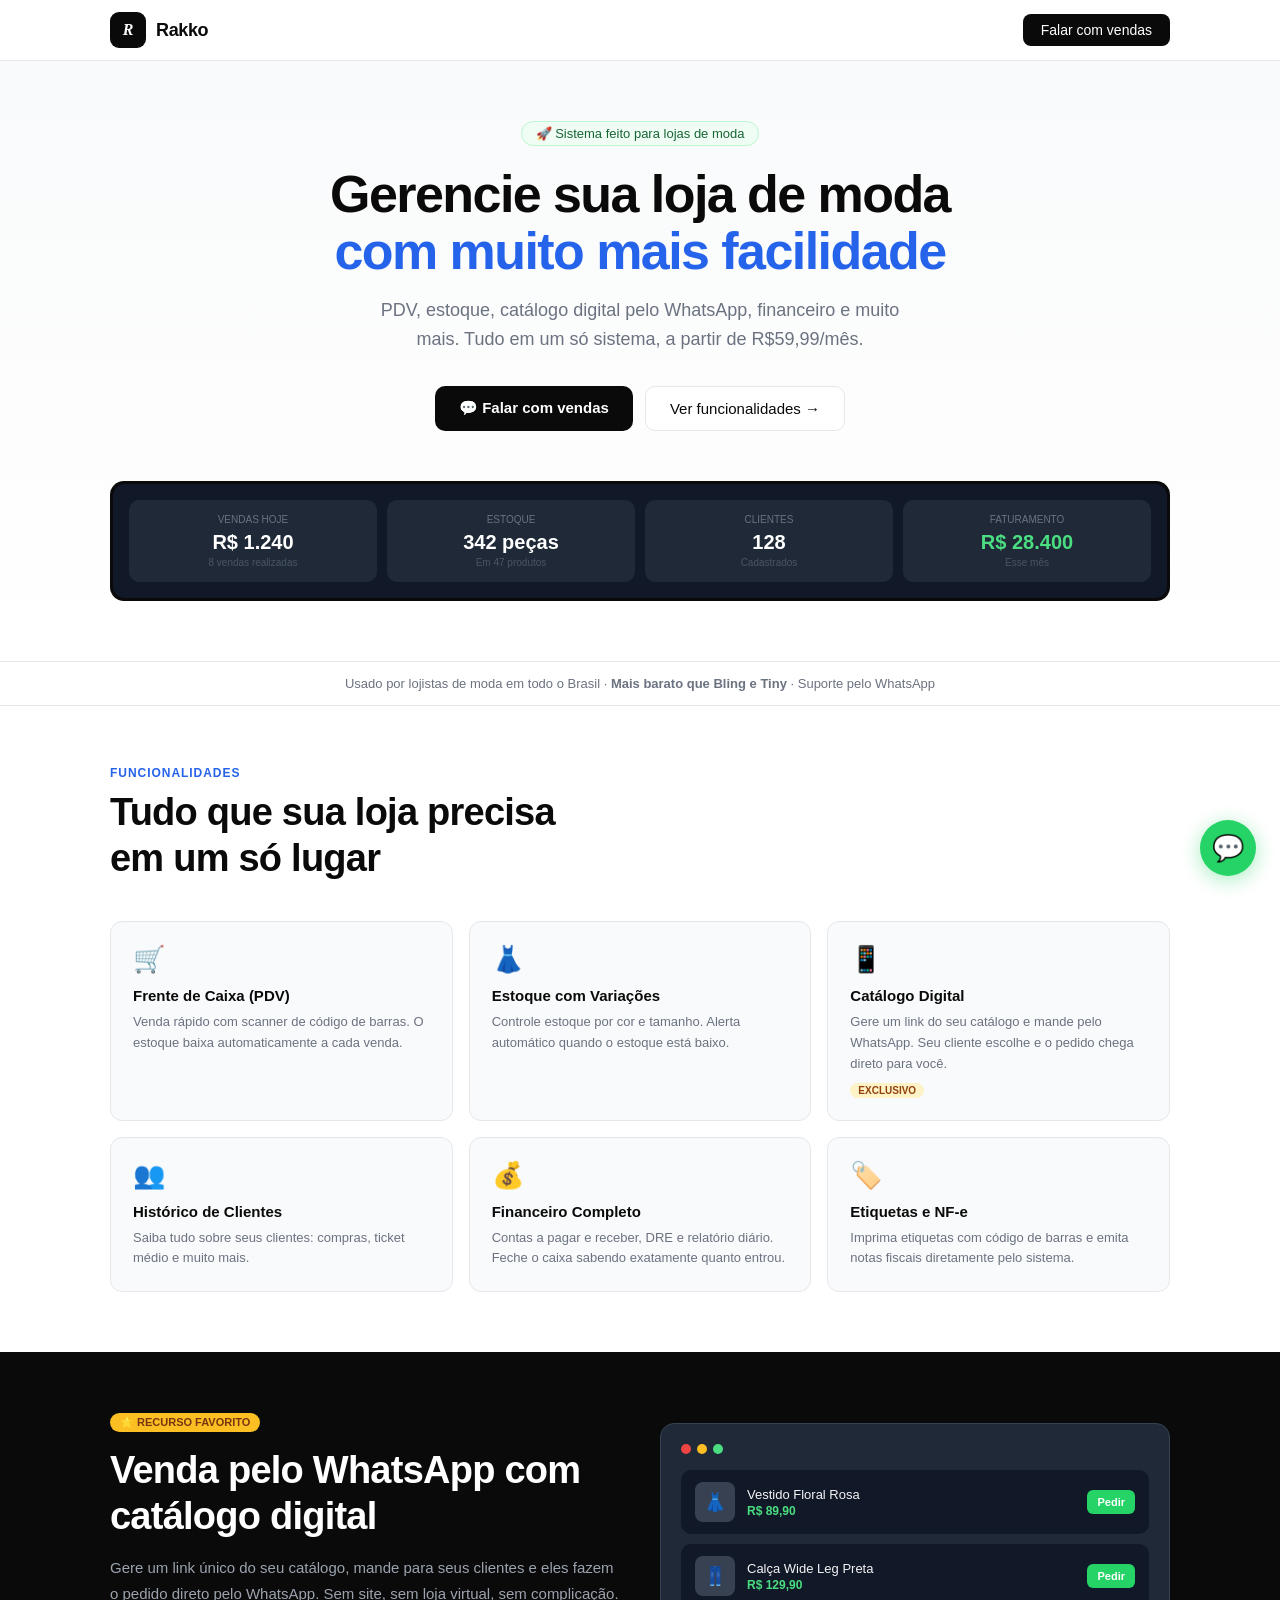
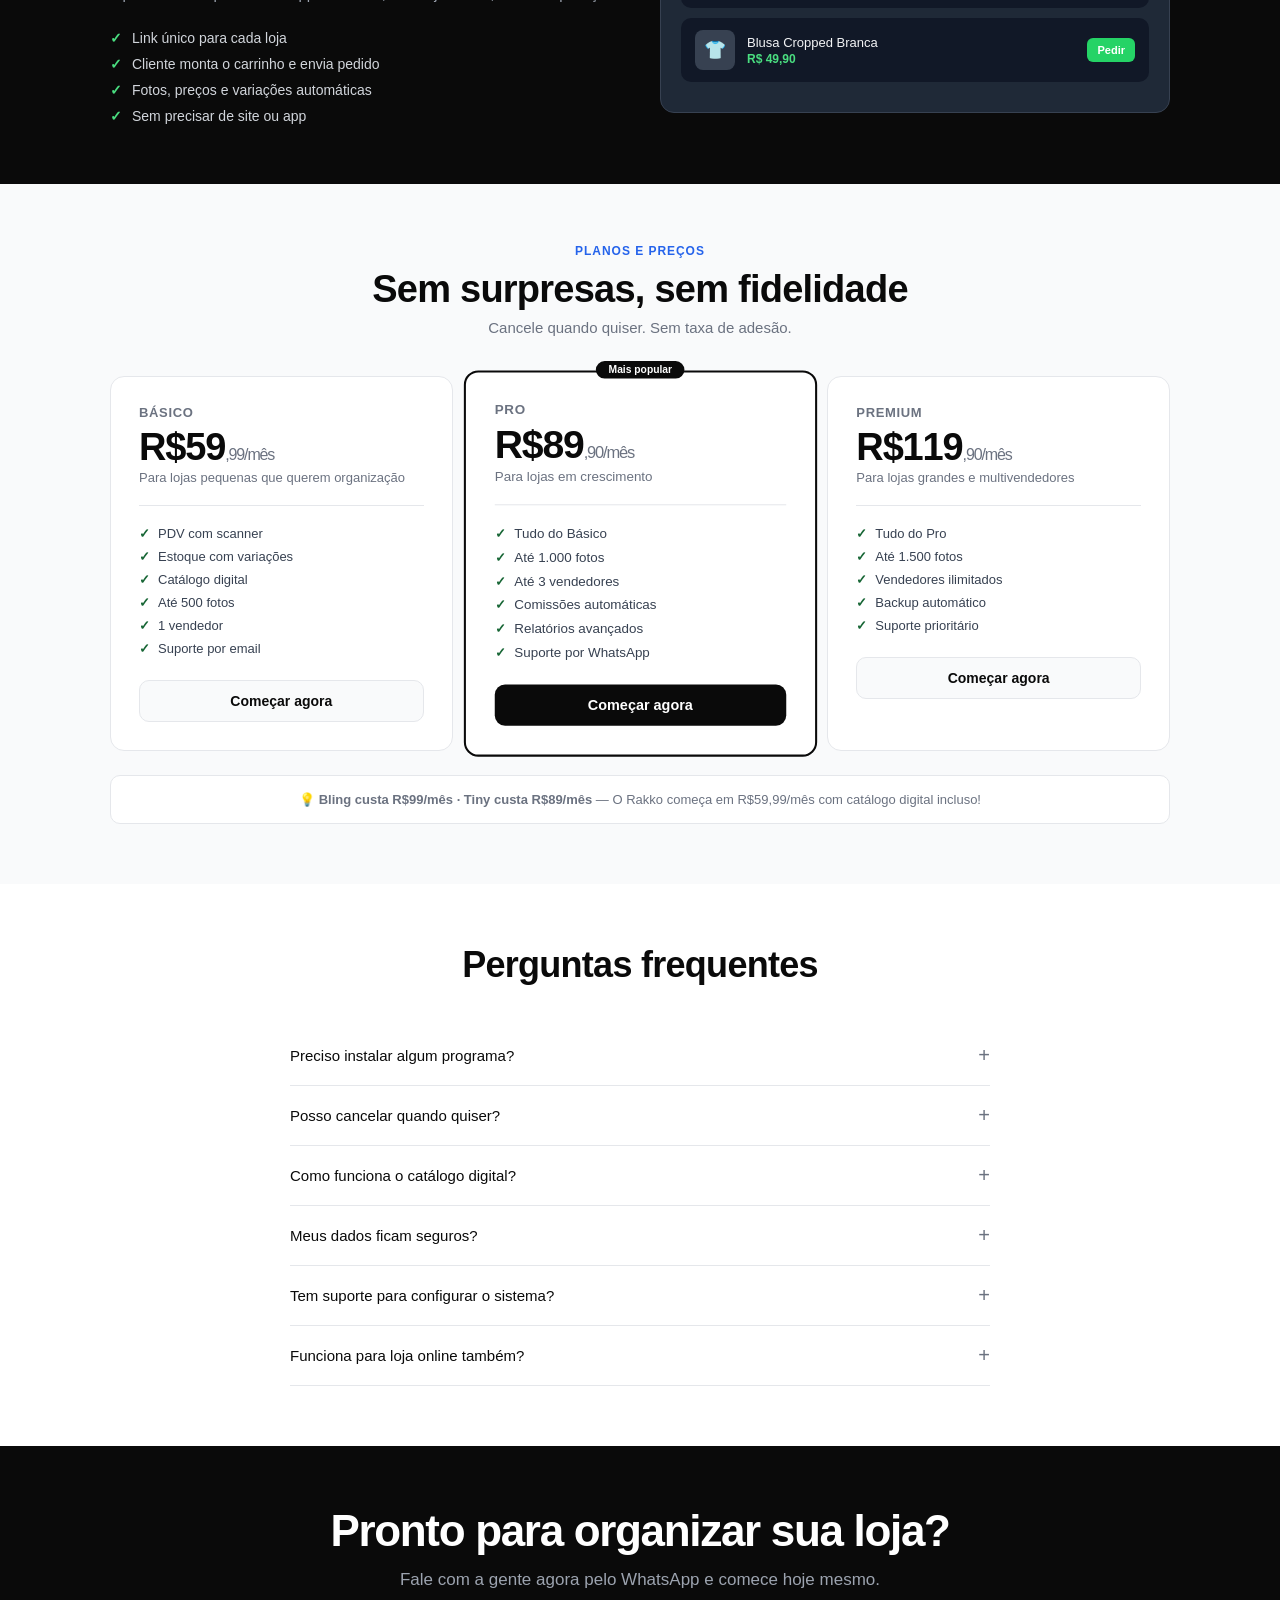
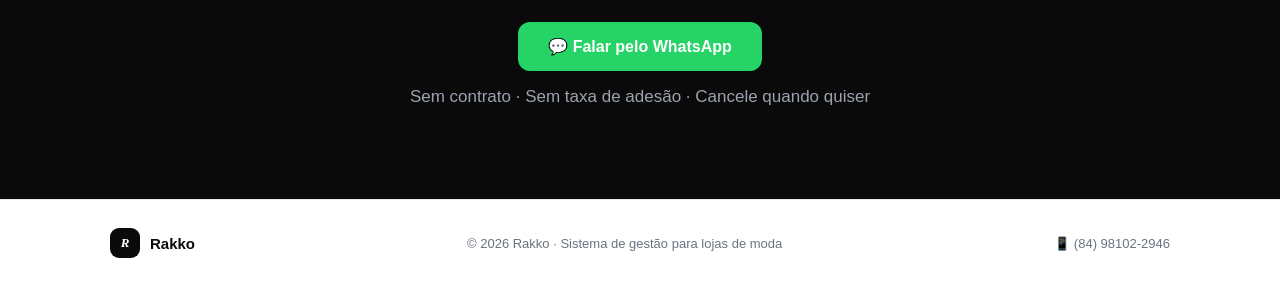
==== commit 76fcdbcd: "Remove NF-e integrada from the list" ====
--- a/index.html
+++ b/index.html
@@ -303,7 +303,7 @@
           <li><span>✓</span> 1 vendedor</li>
           <li><span>✓</span> Suporte por email</li>
         </ul>
-        <a href="https://wa.me/5584981022946?text=Quero%20o%20plano%20B%C3%A1sico%20do%20Rakko" target="_blank" class="btn-plano btn-light">Começar agora</a>
+        <a href="https://pay.kiwify.com.br/5pIaFKR" target="_blank" class="btn-plano btn-light">Começar agora</a>
       </div>
       <div class="plano popular">
         <div class="popular-tag">Mais popular</div>
@@ -319,7 +319,7 @@
           <li><span>✓</span> Relatórios avançados</li>
           <li><span>✓</span> Suporte por WhatsApp</li>
         </ul>
-        <a href="https://wa.me/5584981022946?text=Quero%20o%20plano%20Pro%20do%20Rakko" target="_blank" class="btn-plano btn-dark">Começar agora</a>
+        <a href="https://pay.kiwify.com.br/pyB1YdF" target="_blank" class="btn-plano btn-dark">Começar agora</a>
       </div>
       <div class="plano">
         <div class="plano-name">Premium</div>
@@ -330,11 +330,10 @@
           <li><span>✓</span> Tudo do Pro</li>
           <li><span>✓</span> Até 1.500 fotos</li>
           <li><span>✓</span> Vendedores ilimitados</li>
-          <li><span>✓</span> NF-e integrada</li>
           <li><span>✓</span> Backup automático</li>
           <li><span>✓</span> Suporte prioritário</li>
         </ul>
-        <a href="https://wa.me/5584981022946?text=Quero%20o%20plano%20Premium%20do%20Rakko" target="_blank" class="btn-plano btn-light">Começar agora</a>
+        <a href="https://pay.kiwify.com.br/d0qmmrK" target="_blank" class="btn-plano btn-light">Começar agora</a>
       </div>
     </div>
     <div class="compare-box">
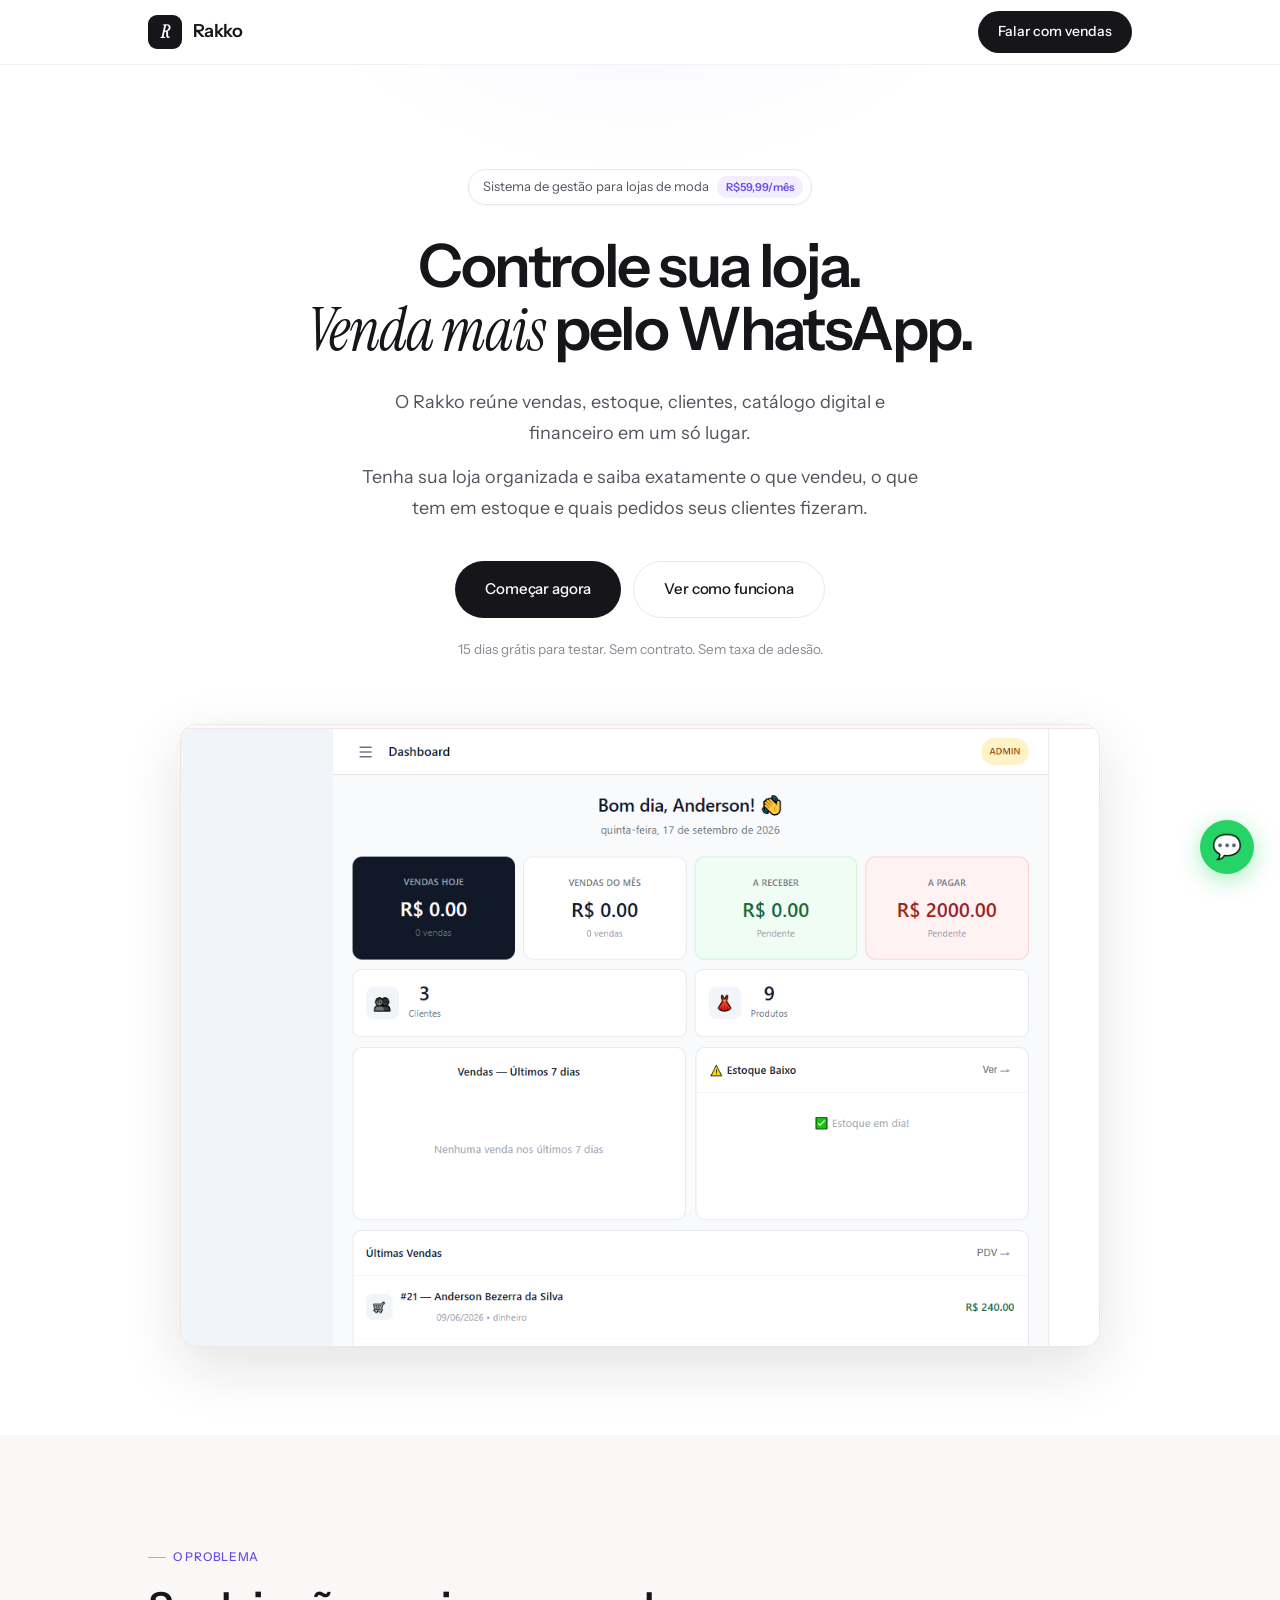
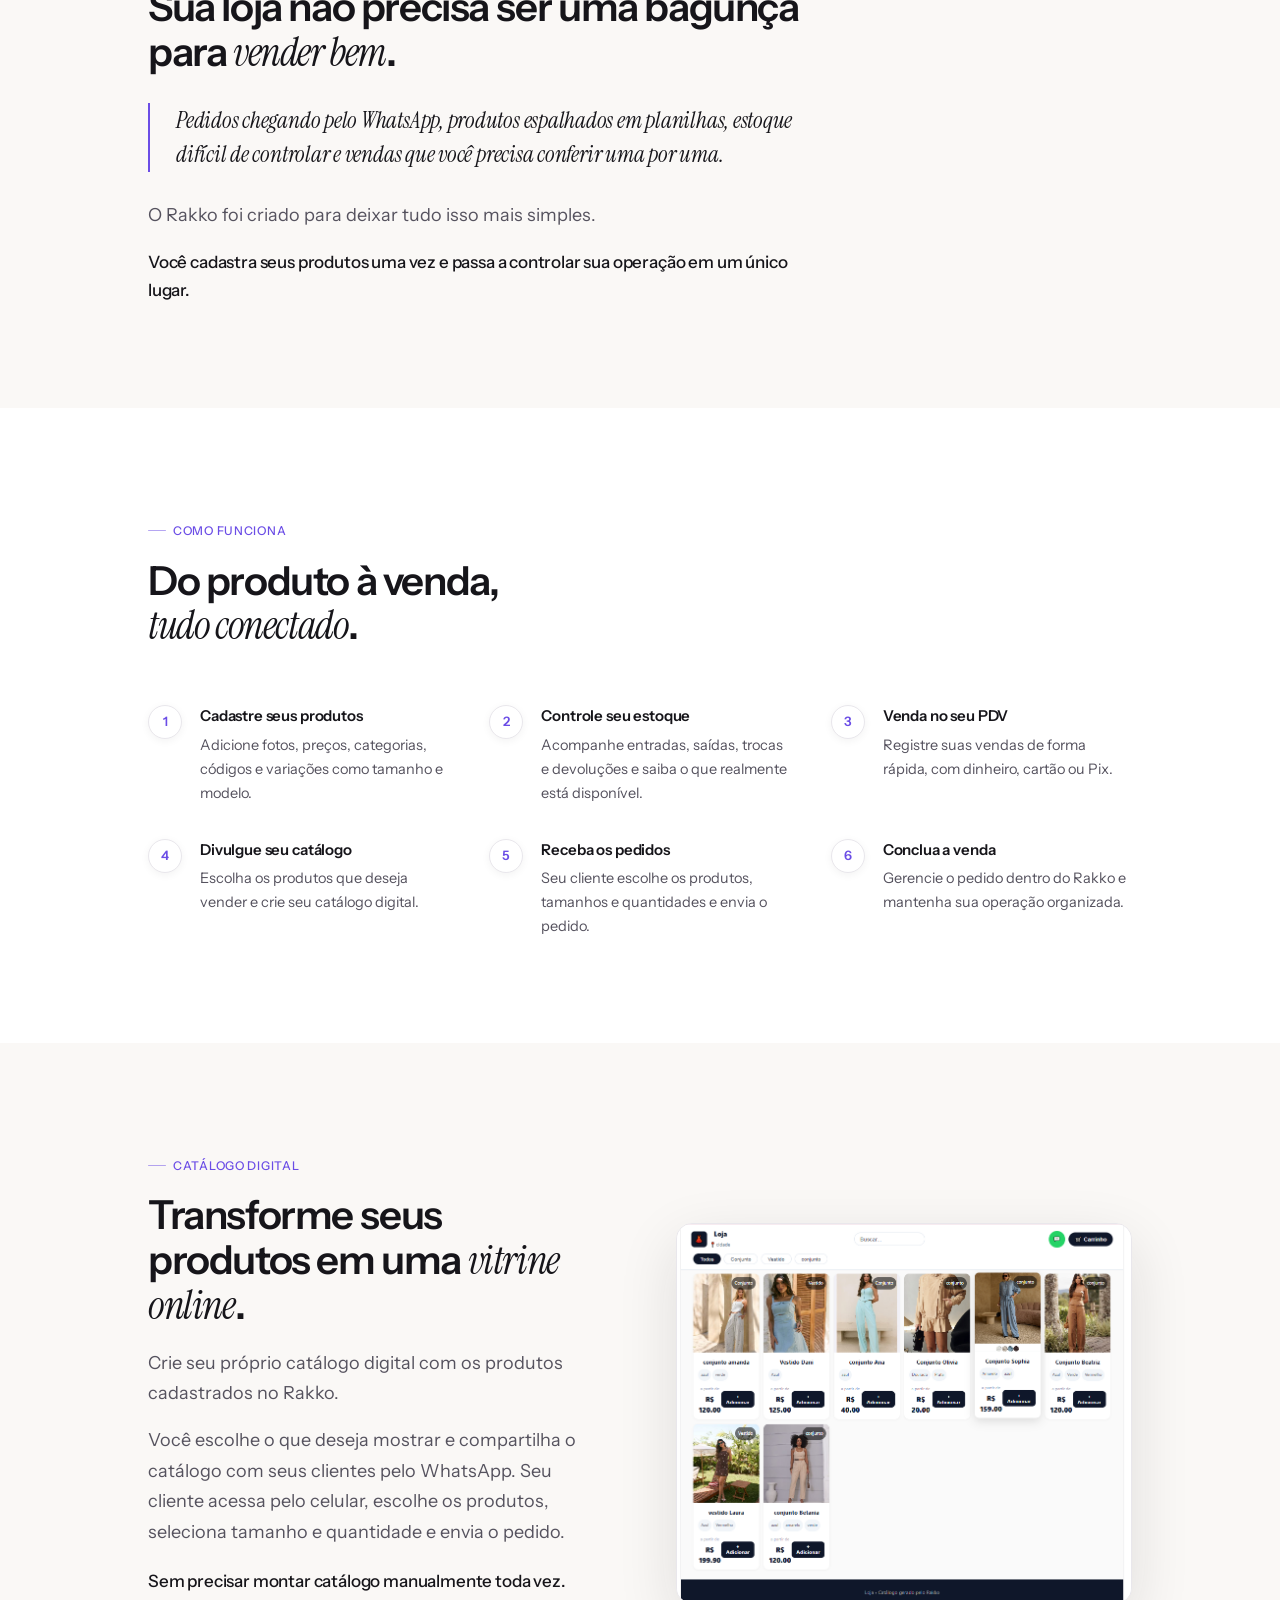
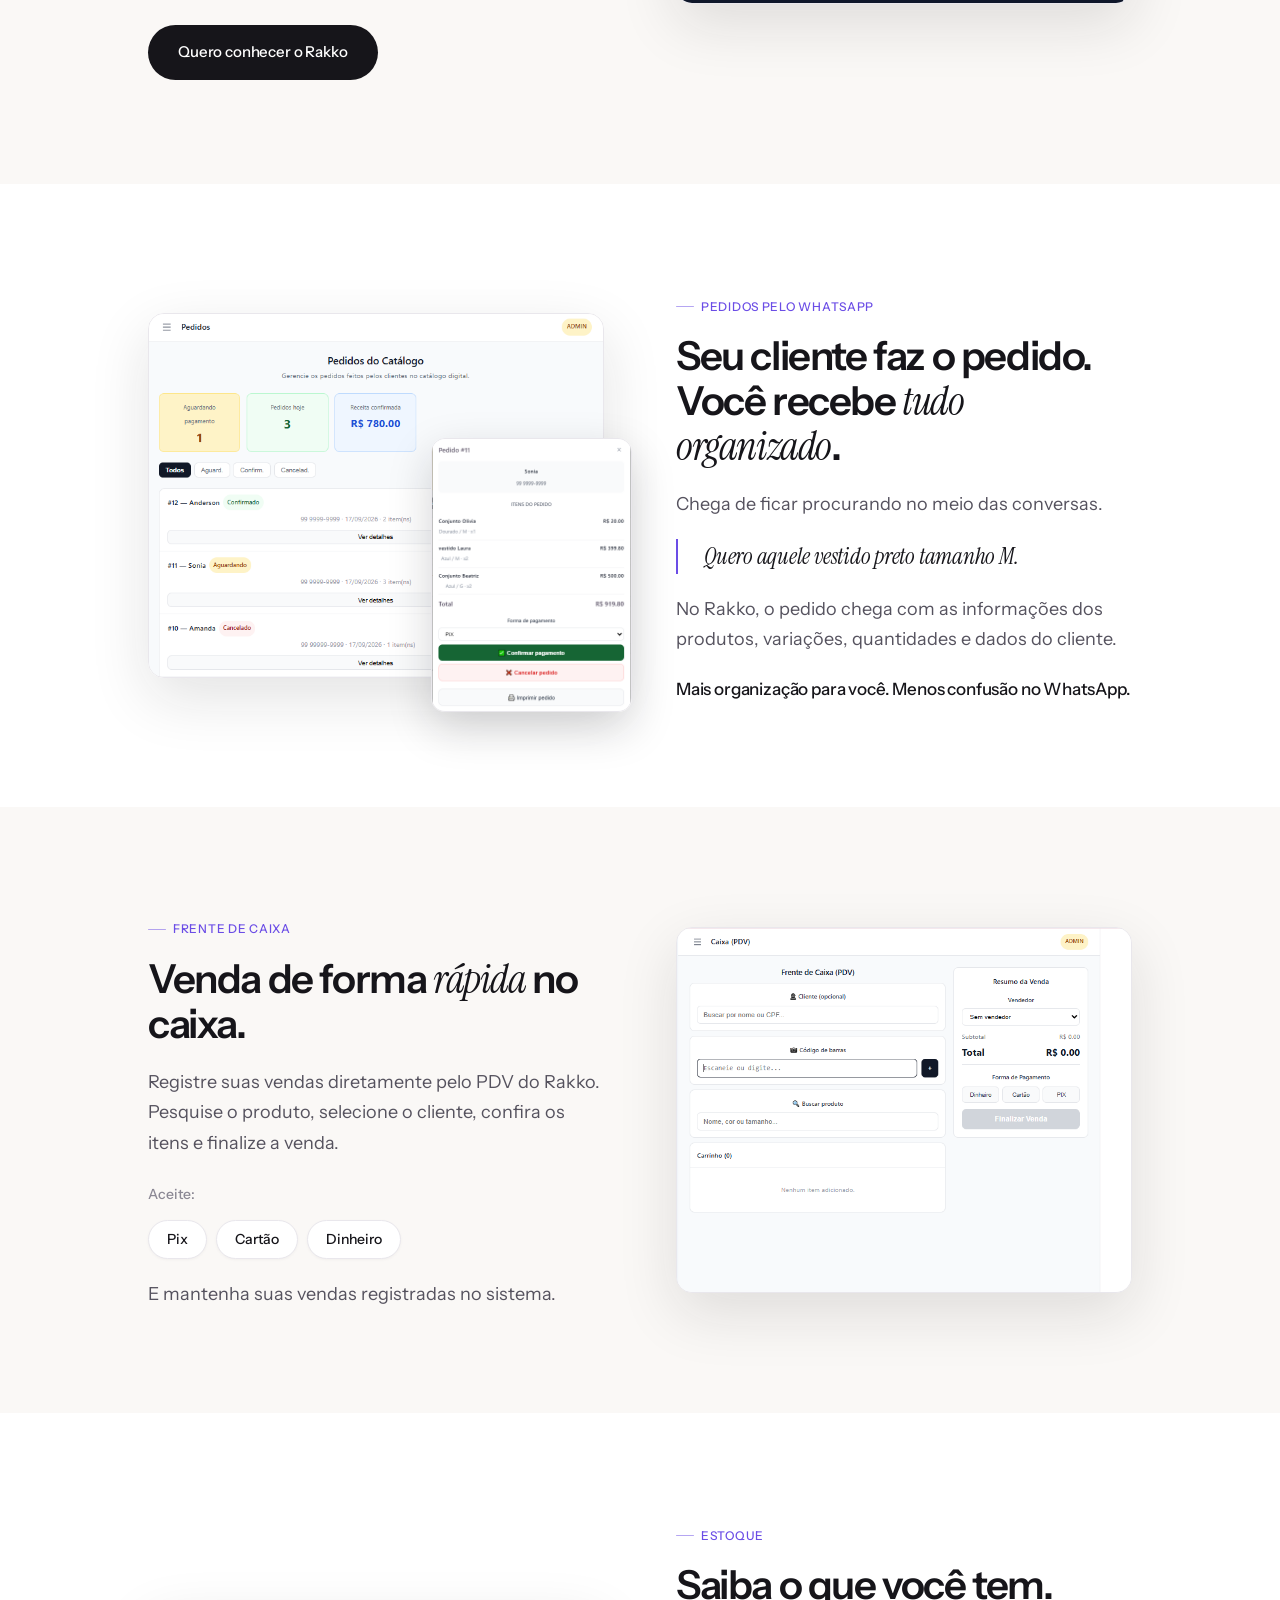
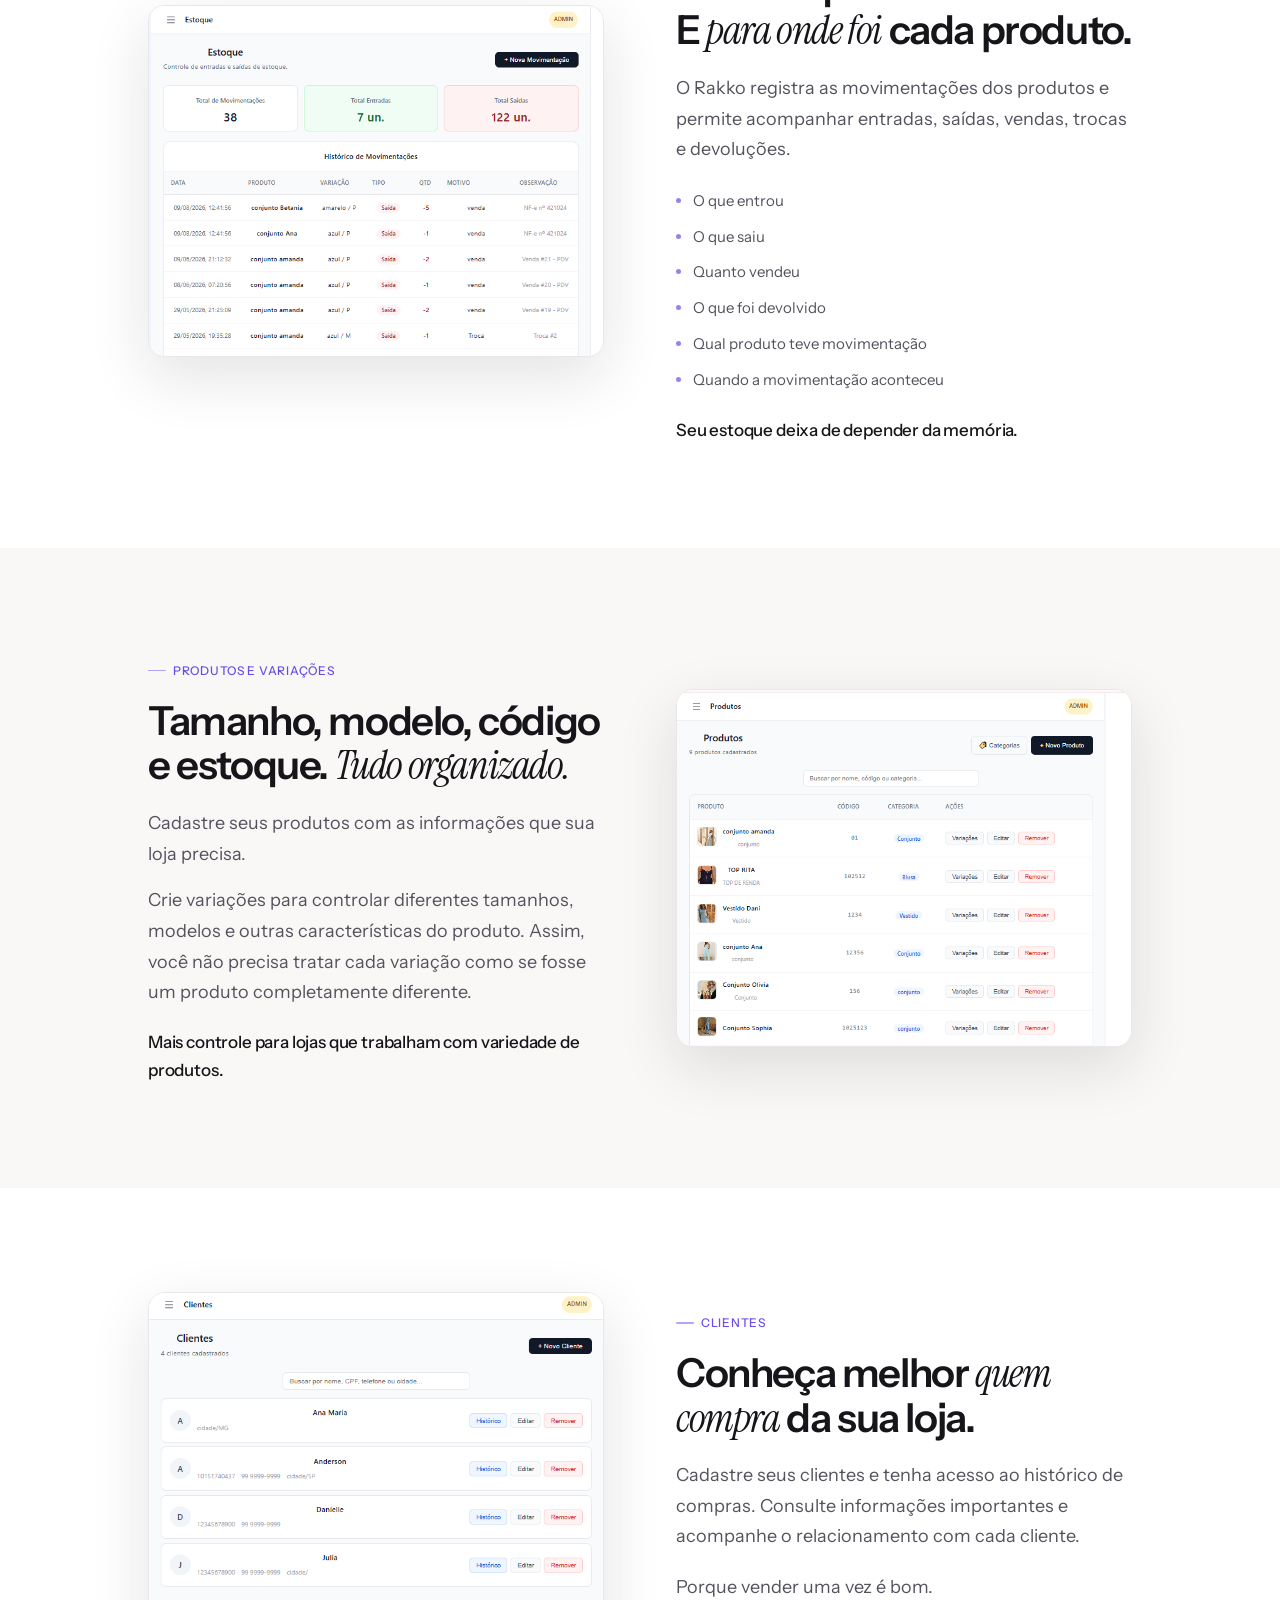
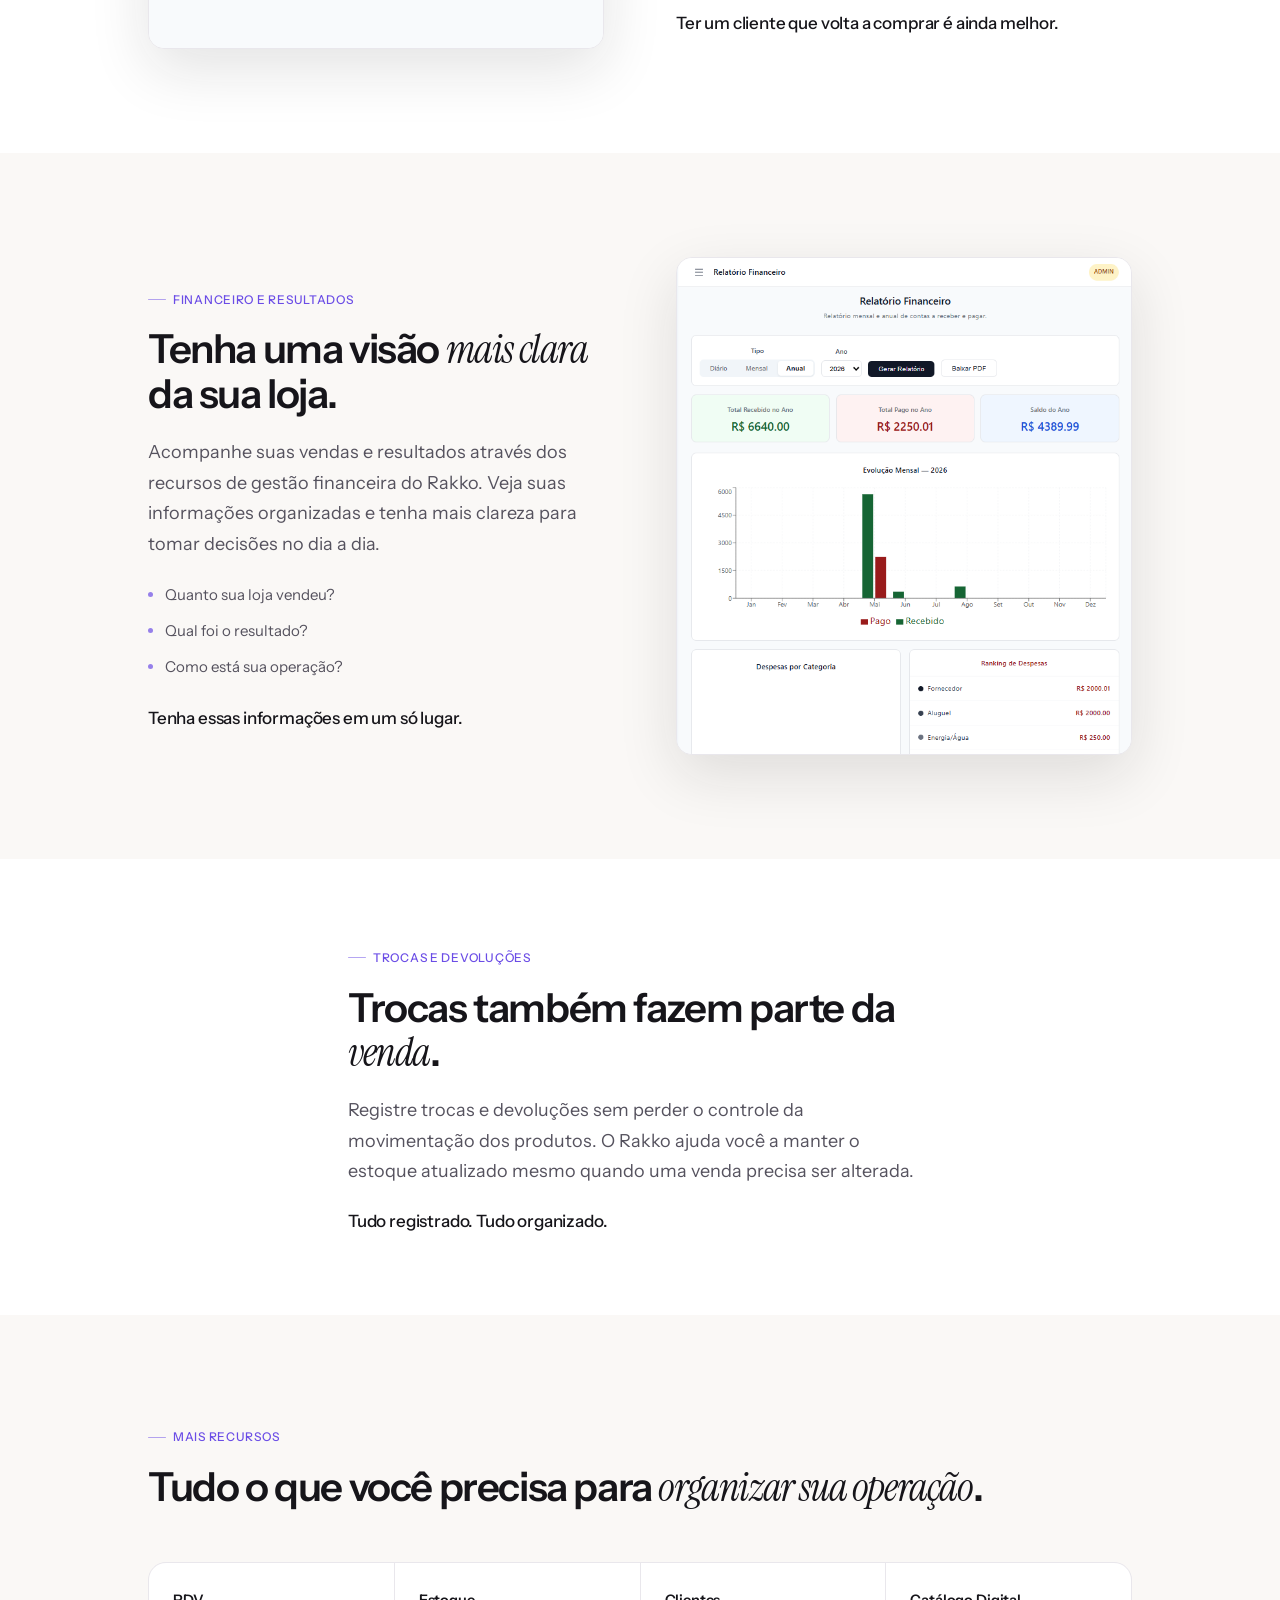
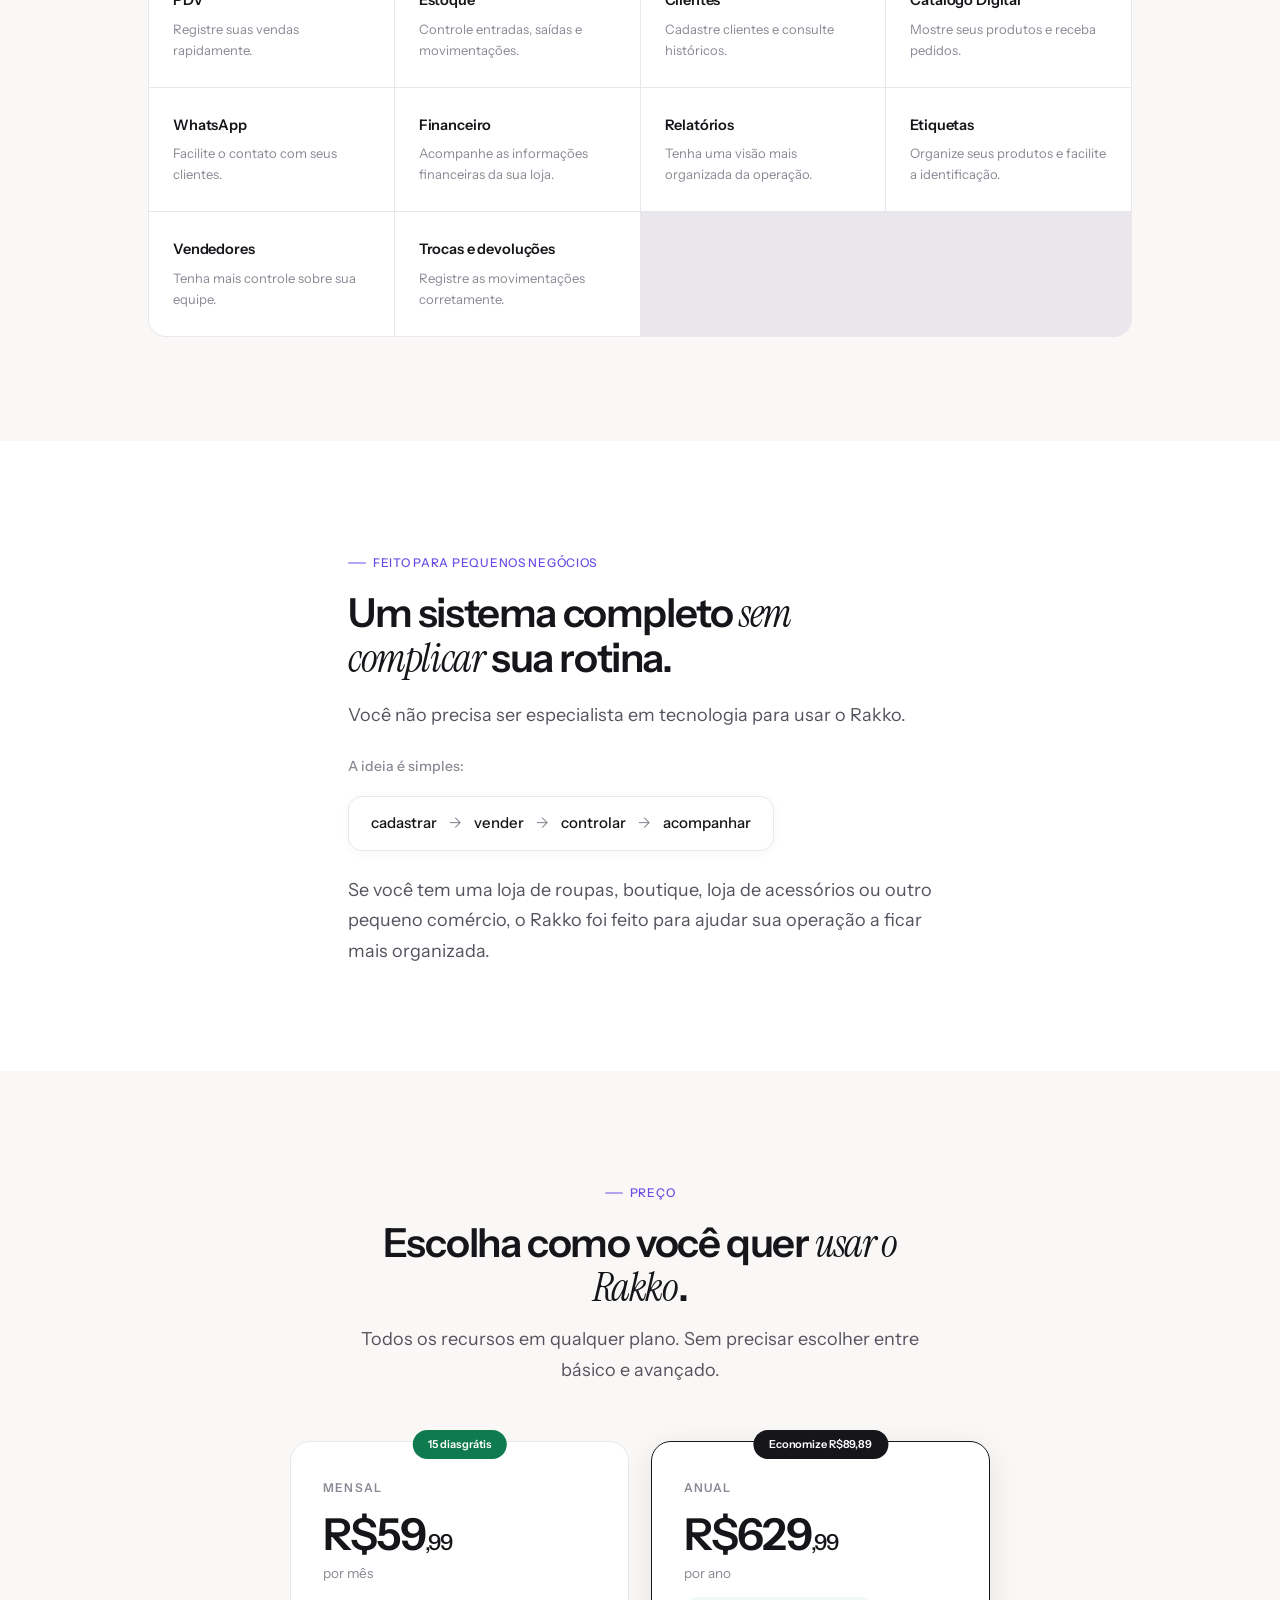
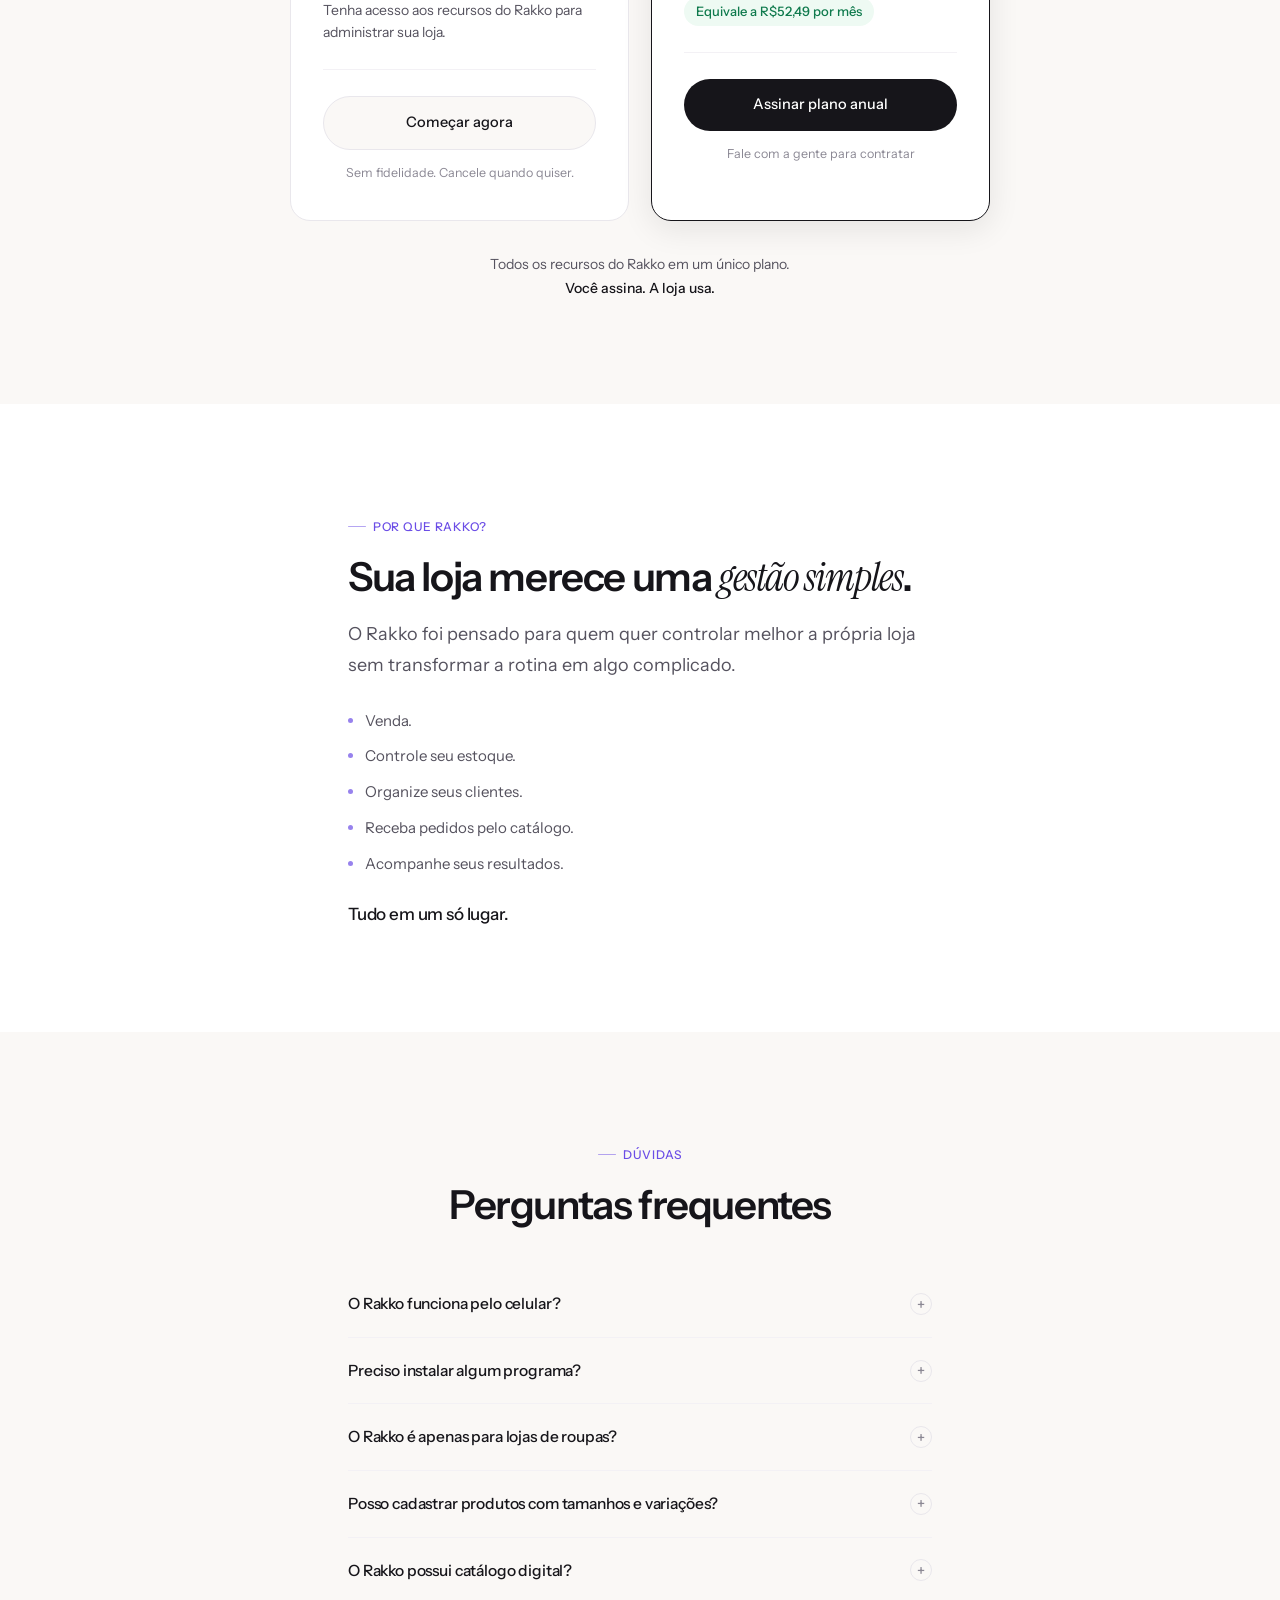
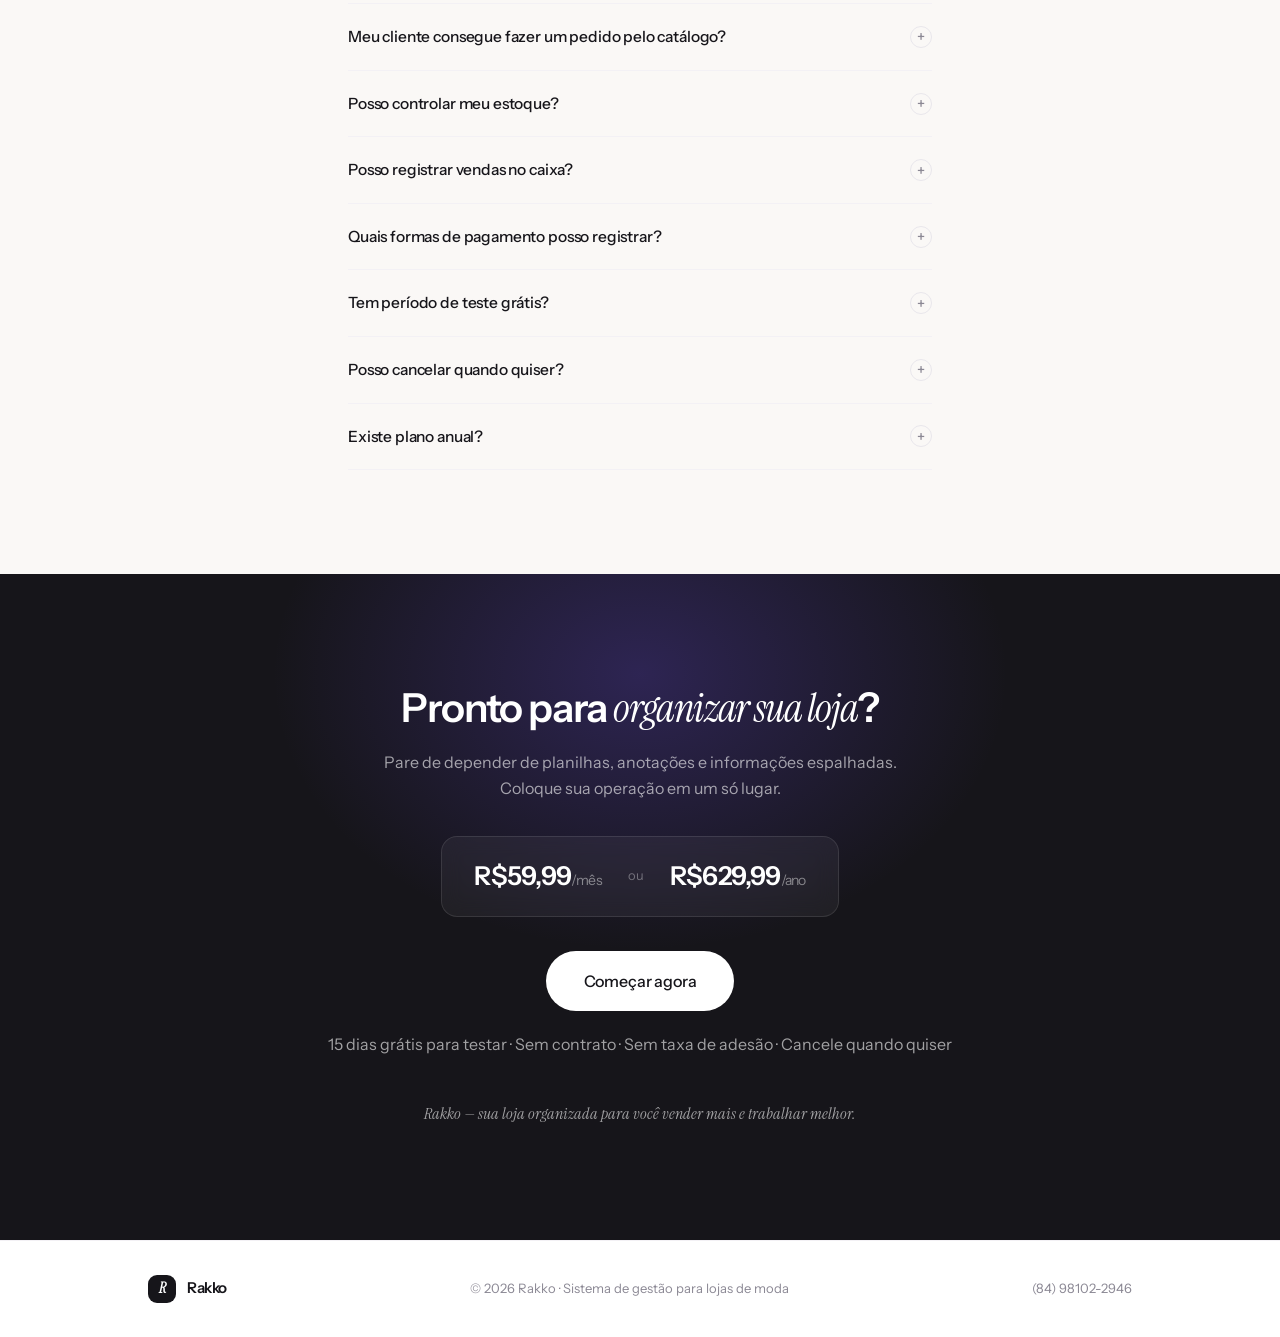
==== commit 9bfac490: "Update print statement from 'Hello' to 'Goodbye'" ====
--- a/index.html
+++ b/index.html
@@ -3,130 +3,358 @@
 <head>
 <meta charset="UTF-8">
 <meta name="viewport" content="width=device-width, initial-scale=1.0">
-<title>Rakko — Sistema de Gestão para Lojas de Moda</title>
-<meta name="description" content="Controle sua loja de moda com facilidade. PDV, estoque, catálogo digital pelo WhatsApp e muito mais. A partir de R$59,99/mês.">
+<title>Rakko — Gestão para lojas de moda</title>
+<meta name="description" content="O Rakko reúne vendas, estoque, clientes, catálogo digital e financeiro em um só lugar. A partir de R$59,99/mês.">
 <link rel="icon" type="image/svg+xml" href="favicon.svg">
+<link rel="preconnect" href="https://fonts.googleapis.com">
+<link rel="preconnect" href="https://fonts.gstatic.com" crossorigin>
+<link href="https://fonts.googleapis.com/css2?family=Instrument+Sans:wght@400;500;600;700&family=Instrument+Serif:ital@0;1&display=swap" rel="stylesheet">
 <style>
 *, *::before, *::after { box-sizing: border-box; margin: 0; padding: 0; }
-html { overflow-x: hidden; }
-body { font-family: -apple-system, BlinkMacSystemFont, 'Segoe UI', sans-serif; color: #0a0a0a; background: #fff; overflow-x: hidden; width: 100%; }
-img { max-width: 100%; display: block; }
+
+:root {
+  --ink: #16151a;
+  --ink-soft: #55525e;
+  --ink-mute: #8b8894;
+  --line: #e9e7ec;
+  --line-soft: #f3f1f5;
+  --paper: #fdfcfd;
+  --paper-warm: #faf8f6;
+  --accent: #6b4de6;
+  --accent-soft: #f2eeff;
+  --green: #0f7a4d;
+}
+
+html { overflow-x: hidden; scroll-behavior: smooth; -webkit-font-smoothing: antialiased; }
+body {
+  font-family: 'Instrument Sans', -apple-system, BlinkMacSystemFont, sans-serif;
+  color: var(--ink); background: #fff; overflow-x: hidden;
+  line-height: 1.65; font-size: 16px;
+}
 a { text-decoration: none; color: inherit; }
 
-.container { width: 100%; max-width: 1100px; margin: 0 auto; padding: 0 20px; }
-
-/* NAV */
-.nav { position: sticky; top: 0; z-index: 100; background: rgba(255,255,255,0.95); backdrop-filter: blur(8px); border-bottom: 1px solid #e5e7eb; }
-.nav-inner { display: flex; align-items: center; justify-content: space-between; height: 60px; }
-.logo { display: flex; align-items: center; gap: 10px; }
-.logo-icon { width: 36px; height: 36px; background: #0a0a0a; border-radius: 9px; display: flex; align-items: center; justify-content: center; color: #fff; font-weight: 800; font-size: 16px; font-style: italic; font-family: Georgia, serif; flex-shrink: 0; }
-.logo-name { font-weight: 700; font-size: 18px; letter-spacing: -0.02em; }
-.btn-nav { padding: 8px 18px; background: #0a0a0a; color: #fff; border-radius: 8px; font-size: 14px; font-weight: 500; white-space: nowrap; }
-
-/* HERO */
-.hero { padding: 60px 0; text-align: center; background: linear-gradient(180deg,#f9fafb 0%,#fff 100%); border-bottom: 1px solid #e5e7eb; }
-.hero-badge { display: inline-flex; align-items: center; gap: 6px; background: #f0fdf4; color: #166534; border: 1px solid #bbf7d0; border-radius: 99px; padding: 4px 14px; font-size: 13px; font-weight: 500; margin-bottom: 20px; }
-.hero h1 { font-size: clamp(28px, 5vw, 52px); font-weight: 700; line-height: 1.1; letter-spacing: -0.03em; margin-bottom: 16px; }
-.hero h1 span { color: #2563eb; }
-.hero p { font-size: clamp(15px, 2vw, 18px); color: #6b7280; max-width: 520px; margin: 0 auto 32px; line-height: 1.6; }
-.hero-btns { display: flex; gap: 12px; justify-content: center; flex-wrap: wrap; }
-.btn-primary { padding: 13px 24px; background: #0a0a0a; color: #fff; border-radius: 10px; font-size: 15px; font-weight: 600; display: inline-flex; align-items: center; gap: 8px; }
-.btn-secondary { padding: 13px 24px; background: #fff; color: #0a0a0a; border-radius: 10px; font-size: 15px; font-weight: 500; border: 1px solid #e5e7eb; }
-
-/* PREVIEW */
-.preview-wrap { margin-top: 50px; background: #0a0a0a; border-radius: 14px; padding: 3px; }
-.preview-inner { background: #111827; border-radius: 12px; padding: 16px; display: grid; grid-template-columns: repeat(2, 1fr); gap: 10px; }
-@media (min-width: 600px) { .preview-inner { grid-template-columns: repeat(4, 1fr); } }
-.stat-card { background: #1f2937; border-radius: 10px; padding: 14px 16px; }
-.stat-label { font-size: 10px; color: #6b7280; font-weight: 500; margin-bottom: 6px; text-transform: uppercase; }
-.stat-value { font-size: 20px; font-weight: 700; color: #fff; }
-.stat-sub { font-size: 10px; color: #4b5563; margin-top: 3px; }
-
-/* SOCIAL PROOF */
-.social { padding: 14px 20px; text-align: center; border-bottom: 1px solid #e5e7eb; }
-.social p { font-size: 13px; color: #6b7280; }
-
-/* FEATURES */
-.section { padding: 60px 0; }
-.section-label { font-size: 12px; font-weight: 600; color: #2563eb; text-transform: uppercase; letter-spacing: 0.08em; margin-bottom: 10px; }
-.section-title { font-size: clamp(24px, 4vw, 38px); font-weight: 700; letter-spacing: -0.02em; max-width: 480px; line-height: 1.2; margin-bottom: 40px; }
-.features-grid { display: grid; grid-template-columns: 1fr; gap: 16px; }
-@media (min-width: 500px) { .features-grid { grid-template-columns: repeat(2, 1fr); } }
-@media (min-width: 900px) { .features-grid { grid-template-columns: repeat(3, 1fr); } }
-.feature-card { background: #f9fafb; border: 1px solid #e5e7eb; border-radius: 12px; padding: 22px; }
-.feature-icon { font-size: 26px; margin-bottom: 12px; }
-.feature-card h3 { font-size: 15px; font-weight: 600; margin-bottom: 8px; }
-.feature-card p { font-size: 13px; color: #6b7280; line-height: 1.6; }
-.badge-new { display: inline-block; background: #fef3c7; color: #92400e; font-size: 10px; font-weight: 700; padding: 2px 8px; border-radius: 99px; margin-top: 8px; text-transform: uppercase; }
-
-/* CATALOGO */
-.catalogo { background: #0a0a0a; color: #fff; padding: 60px 0; }
-.catalogo-grid { display: grid; grid-template-columns: 1fr; gap: 40px; }
-@media (min-width: 768px) { .catalogo-grid { grid-template-columns: 1fr 1fr; align-items: center; } }
-.catalogo-tag { display: inline-block; background: #fbbf24; color: #78350f; font-size: 11px; font-weight: 700; padding: 3px 10px; border-radius: 99px; margin-bottom: 16px; text-transform: uppercase; }
-.catalogo h2 { font-size: clamp(24px, 4vw, 38px); font-weight: 700; letter-spacing: -0.02em; line-height: 1.2; margin-bottom: 16px; }
-.catalogo p { font-size: 15px; color: #9ca3af; line-height: 1.7; margin-bottom: 24px; }
-.catalogo-list { list-style: none; display: flex; flex-direction: column; gap: 10px; }
-.catalogo-list li { display: flex; align-items: center; gap: 10px; font-size: 14px; color: #d1d5db; }
-.catalogo-list li::before { content: "✓"; color: #4ade80; font-weight: 700; flex-shrink: 0; }
-.mockup { background: #1f2937; border-radius: 14px; padding: 20px; border: 1px solid #374151; }
-.mockup-dots { display: flex; gap: 6px; margin-bottom: 16px; }
-.mockup-dot { width: 10px; height: 10px; border-radius: 50%; }
-.mockup-item { background: #111827; border-radius: 10px; padding: 12px 14px; margin-bottom: 10px; display: flex; align-items: center; gap: 12px; }
-.mockup-emoji { width: 40px; height: 40px; border-radius: 8px; background: #374151; display: flex; align-items: center; justify-content: center; font-size: 18px; flex-shrink: 0; }
-.mockup-info { flex: 1; min-width: 0; }
-.mockup-name { font-size: 13px; font-weight: 500; color: #f3f4f6; margin-bottom: 2px; white-space: nowrap; overflow: hidden; text-overflow: ellipsis; }
-.mockup-price { font-size: 12px; color: #4ade80; font-weight: 600; }
-.mockup-btn { background: #25D366; color: #fff; border: none; border-radius: 6px; padding: 6px 10px; font-size: 11px; font-weight: 600; cursor: pointer; flex-shrink: 0; }
-
-/* PLANOS */
-.planos { padding: 60px 0; background: #f9fafb; }
-.planos-header { text-align: center; margin-bottom: 40px; }
-.planos-grid { display: grid; grid-template-columns: 1fr; gap: 16px; }
-@media (min-width: 768px) { .planos-grid { grid-template-columns: repeat(3, 1fr); } }
-.plano { background: #fff; border: 1px solid #e5e7eb; border-radius: 14px; padding: 28px; position: relative; }
-.plano.popular { border: 2px solid #0a0a0a; }
-@media (min-width: 768px) { .plano.popular { transform: scale(1.03); } }
-.popular-tag { position: absolute; top: -11px; left: 50%; transform: translateX(-50%); background: #0a0a0a; color: #fff; font-size: 10px; font-weight: 700; padding: 3px 12px; border-radius: 99px; white-space: nowrap; }
-.plano-name { font-size: 13px; font-weight: 600; color: #6b7280; margin-bottom: 8px; text-transform: uppercase; letter-spacing: 0.05em; }
-.plano-price { font-size: 38px; font-weight: 700; letter-spacing: -0.03em; line-height: 1; margin-bottom: 4px; }
-.plano-price small { font-size: 16px; font-weight: 500; color: #6b7280; }
-.plano-desc { font-size: 13px; color: #6b7280; margin-bottom: 20px; }
-.plano hr { border: none; border-top: 1px solid #e5e7eb; margin: 20px 0; }
-.plano-items { list-style: none; display: flex; flex-direction: column; gap: 8px; margin-bottom: 24px; }
-.plano-items li { display: flex; gap: 8px; font-size: 13px; color: #374151; }
-.plano-items li span { color: #166534; font-weight: 700; flex-shrink: 0; }
-.btn-plano { display: block; width: 100%; padding: 12px; border-radius: 10px; font-size: 14px; font-weight: 600; text-align: center; border: none; cursor: pointer; }
-.btn-dark { background: #0a0a0a; color: #fff; }
-.btn-light { background: #f9fafb; color: #0a0a0a; border: 1px solid #e5e7eb !important; }
-.compare-box { margin-top: 24px; background: #fff; border: 1px solid #e5e7eb; border-radius: 10px; padding: 16px 20px; text-align: center; }
-.compare-box p { font-size: 13px; color: #6b7280; }
-
-/* FAQ */
-.faq { padding: 60px 0; }
-.faq-title { font-size: clamp(24px, 4vw, 36px); font-weight: 700; letter-spacing: -0.02em; text-align: center; margin-bottom: 40px; }
-.faq-wrap { max-width: 700px; margin: 0 auto; }
-.faq-item { border-bottom: 1px solid #e5e7eb; padding: 18px 0; cursor: pointer; }
-.faq-q { font-size: 15px; font-weight: 500; display: flex; justify-content: space-between; align-items: center; gap: 12px; }
-.faq-icon { font-size: 20px; color: #6b7280; flex-shrink: 0; transition: transform 0.2s; }
-.faq-a { font-size: 14px; color: #6b7280; line-height: 1.7; padding-top: 10px; display: none; }
+.container { width: 100%; max-width: 1040px; margin: 0 auto; padding: 0 28px; }
+.container-sm { width: 100%; max-width: 640px; margin: 0 auto; padding: 0 28px; }
+
+/* ── NAV ─────────────────────────────── */
+.nav {
+  position: sticky; top: 0; z-index: 100;
+  background: rgba(255,255,255,0.8); backdrop-filter: blur(16px) saturate(180%);
+  border-bottom: 1px solid var(--line-soft);
+}
+.nav-inner { display: flex; align-items: center; justify-content: space-between; height: 64px; }
+.logo { display: flex; align-items: center; gap: 11px; }
+.logo-icon {
+  width: 34px; height: 34px; background: var(--ink); border-radius: 9px;
+  display: flex; align-items: center; justify-content: center;
+  color: #fff; font-weight: 600; font-size: 17px;
+  font-family: 'Instrument Serif', Georgia, serif; font-style: italic;
+  flex-shrink: 0; letter-spacing: -0.02em;
+}
+.logo-name { font-weight: 600; font-size: 18px; letter-spacing: -0.03em; }
+.nav-btn {
+  padding: 9px 20px; background: var(--ink); color: #fff;
+  border-radius: 999px; font-size: 14px; font-weight: 500;
+  white-space: nowrap; transition: transform 0.2s cubic-bezier(.3,0,.2,1), box-shadow 0.2s;
+}
+.nav-btn:hover { transform: translateY(-1px); box-shadow: 0 6px 20px rgba(22,21,26,0.18); }
+
+/* ── TIPOGRAFIA ──────────────────────── */
+h1 {
+  font-size: clamp(34px, 6vw, 60px); font-weight: 600;
+  line-height: 1.04; letter-spacing: -0.04em;
+}
+h1 em {
+  font-family: 'Instrument Serif', Georgia, serif;
+  font-style: italic; font-weight: 400; letter-spacing: -0.02em;
+}
+h2 {
+  font-size: clamp(26px, 4.2vw, 40px); font-weight: 600;
+  line-height: 1.12; letter-spacing: -0.035em;
+}
+h2 em {
+  font-family: 'Instrument Serif', Georgia, serif;
+  font-style: italic; font-weight: 400;
+}
+h3 { font-size: 16px; font-weight: 600; letter-spacing: -0.01em; }
+
+.eyebrow {
+  display: inline-flex; align-items: center; gap: 7px;
+  font-size: 12px; font-weight: 500; letter-spacing: 0.06em;
+  text-transform: uppercase; color: var(--accent);
+  margin-bottom: 18px;
+}
+.eyebrow::before {
+  content: ""; width: 18px; height: 1.5px;
+  background: var(--accent); border-radius: 2px; opacity: 0.5;
+}
+.lead { font-size: clamp(16px, 1.8vw, 18px); color: var(--ink-soft); line-height: 1.7; }
+.statement { font-size: 17px; font-weight: 500; color: var(--ink); letter-spacing: -0.01em; }
+
+/* ── BOTÕES ──────────────────────────── */
+.btn {
+  display: inline-flex; align-items: center; justify-content: center; gap: 9px;
+  padding: 15px 30px; border-radius: 999px;
+  font-size: 15px; font-weight: 500; letter-spacing: -0.01em;
+  transition: transform 0.2s cubic-bezier(.3,0,.2,1), box-shadow 0.25s, background 0.2s;
+  cursor: pointer; border: none;
+}
+.btn-dark { background: var(--ink); color: #fff; }
+.btn-dark:hover { transform: translateY(-2px); box-shadow: 0 10px 32px rgba(22,21,26,0.22); }
+.btn-ghost { background: transparent; color: var(--ink); border: 1px solid var(--line); }
+.btn-ghost:hover { background: var(--paper-warm); border-color: var(--ink-mute); }
+.btn-wa { background: #25D366; color: #fff; }
+.btn-wa:hover { transform: translateY(-2px); box-shadow: 0 10px 32px rgba(37,211,102,0.32); }
+
+/* ── SEÇÕES ──────────────────────────── */
+.section { padding: 104px 0; }
+.section-warm { padding: 104px 0; background: var(--paper-warm); }
+.section-tight { padding: 80px 0; }
+
+/* ── HERO ────────────────────────────── */
+.hero { padding: 104px 0 88px; text-align: center; position: relative; overflow: hidden; }
+.hero::before {
+  content: ""; position: absolute; top: -40%; left: 50%; transform: translateX(-50%);
+  width: 900px; height: 700px; pointer-events: none;
+  background: radial-gradient(ellipse at center, rgba(107,77,230,0.07) 0%, transparent 62%);
+}
+.hero-inner { position: relative; }
+.hero-pill {
+  display: inline-flex; align-items: center; gap: 8px;
+  background: #fff; border: 1px solid var(--line);
+  border-radius: 999px; padding: 6px 8px 6px 14px;
+  font-size: 13px; color: var(--ink-soft); margin-bottom: 30px;
+  box-shadow: 0 1px 3px rgba(22,21,26,0.04);
+}
+.hero-pill span {
+  background: var(--accent-soft); color: var(--accent);
+  border-radius: 999px; padding: 2px 9px; font-size: 11px; font-weight: 600;
+}
+.hero h1 { max-width: 760px; margin: 0 auto 26px; }
+.hero .lead { max-width: 560px; margin: 0 auto; }
+.hero .lead + .lead { margin-top: 14px; }
+.hero-btns { display: flex; gap: 12px; justify-content: center; flex-wrap: wrap; margin-top: 38px; }
+.hero-note { font-size: 13.5px; color: var(--ink-mute); margin-top: 20px; }
+
+/* ── PRINT BOX ───────────────────────── */
+.print-box {
+  background: linear-gradient(180deg, var(--paper) 0%, var(--paper-warm) 100%);
+  border: 1px dashed #d6d2dd; border-radius: 18px;
+  padding: 56px 28px; text-align: center;
+  box-shadow: inset 0 1px 0 rgba(255,255,255,0.6);
+}
+.print-box .icon {
+  width: 42px; height: 42px; margin: 0 auto 14px;
+  background: #fff; border: 1px solid var(--line); border-radius: 11px;
+  display: flex; align-items: center; justify-content: center; font-size: 18px;
+  box-shadow: 0 2px 8px rgba(22,21,26,0.05);
+}
+.print-box strong { display: block; font-size: 13px; font-weight: 600; color: var(--ink-soft); margin-bottom: 5px; }
+.print-box span { font-size: 12.5px; color: var(--ink-mute); line-height: 1.6; display: block; max-width: 300px; margin: 0 auto; }
+.hero .print-box { margin-top: 64px; padding: 88px 28px; }
+
+/* ── DOR ─────────────────────────────── */
+.quote-block {
+  border-left: 2px solid var(--accent); padding-left: 26px; margin: 28px 0;
+}
+.quote-block p {
+  font-family: 'Instrument Serif', Georgia, serif;
+  font-size: clamp(18px, 2.6vw, 23px); font-style: italic;
+  color: var(--ink); line-height: 1.5; letter-spacing: -0.01em;
+}
+
+/* ── STEPS ───────────────────────────── */
+.steps { display: grid; grid-template-columns: repeat(auto-fill, minmax(280px, 1fr)); gap: 32px 40px; margin-top: 56px; }
+.step { display: flex; gap: 18px; align-items: flex-start; }
+.step-num {
+  width: 34px; height: 34px; border-radius: 50%;
+  background: #fff; border: 1px solid var(--line);
+  display: flex; align-items: center; justify-content: center;
+  font-size: 13px; font-weight: 600; color: var(--accent);
+  flex-shrink: 0; margin-top: 1px;
+  box-shadow: 0 2px 8px rgba(22,21,26,0.05);
+}
+.step h3 { margin-bottom: 5px; font-size: 15px; }
+.step p { font-size: 14.5px; color: var(--ink-soft); line-height: 1.65; }
+
+/* ── DUAS COLUNAS ────────────────────── */
+.two-col { display: grid; grid-template-columns: 1fr 1fr; gap: 72px; align-items: center; }
+@media (max-width: 760px) { .two-col { grid-template-columns: 1fr; gap: 40px; } }
+.two-col .lead + .lead { margin-top: 16px; }
+
+/* ── LISTA ───────────────────────────── */
+.lista { list-style: none; display: flex; flex-direction: column; gap: 11px; margin-top: 24px; }
+.lista li {
+  font-size: 15px; color: var(--ink-soft);
+  display: flex; gap: 12px; align-items: flex-start;
+}
+.lista li::before {
+  content: ""; width: 5px; height: 5px; border-radius: 50%;
+  background: var(--accent); flex-shrink: 0; margin-top: 9px; opacity: 0.7;
+}
+
+/* ── TAGS ────────────────────────────── */
+.tags { display: flex; gap: 9px; flex-wrap: wrap; margin-top: 14px; }
+.tag {
+  background: #fff; border: 1px solid var(--line); border-radius: 999px;
+  padding: 7px 18px; font-size: 14px; font-weight: 500; color: var(--ink);
+  box-shadow: 0 1px 3px rgba(22,21,26,0.04);
+}
+
+/* ── RECURSOS ────────────────────────── */
+.recursos {
+  display: grid; grid-template-columns: repeat(auto-fill, minmax(200px, 1fr));
+  gap: 1px; background: var(--line); border: 1px solid var(--line);
+  border-radius: 18px; overflow: hidden; margin-top: 52px;
+}
+.recurso { background: #fff; padding: 26px 24px; transition: background 0.2s; }
+.recurso:hover { background: var(--paper); }
+.recurso h3 { font-size: 14.5px; margin-bottom: 6px; }
+.recurso p { font-size: 13px; color: var(--ink-mute); line-height: 1.6; }
+
+/* ── FLUXO ───────────────────────────── */
+.fluxo {
+  display: inline-flex; align-items: center; gap: 12px; flex-wrap: wrap;
+  margin-top: 18px; padding: 14px 22px;
+  background: #fff; border: 1px solid var(--line); border-radius: 14px;
+  font-size: 15px; font-weight: 500; color: var(--ink);
+  box-shadow: 0 2px 10px rgba(22,21,26,0.04);
+}
+.fluxo span:nth-child(even) { color: var(--ink-mute); font-weight: 400; }
+
+/* ── PLANOS ──────────────────────────── */
+.planos-wrap {
+  display: grid; grid-template-columns: repeat(auto-fill, minmax(290px, 1fr));
+  gap: 22px; max-width: 700px; margin: 56px auto 0;
+}
+.plano {
+  background: #fff; border: 1px solid var(--line); border-radius: 20px;
+  padding: 36px 32px; position: relative;
+  transition: transform 0.25s cubic-bezier(.3,0,.2,1), box-shadow 0.25s;
+}
+.plano:hover { transform: translateY(-3px); box-shadow: 0 16px 48px rgba(22,21,26,0.09); }
+.plano.destaque { border: 1.5px solid var(--ink); box-shadow: 0 8px 32px rgba(22,21,26,0.09); }
+.plano-tag {
+  position: absolute; top: -12px; left: 50%; transform: translateX(-50%);
+  background: var(--ink); color: #fff; font-size: 11px; font-weight: 600;
+  padding: 5px 16px; border-radius: 999px; white-space: nowrap; letter-spacing: -0.01em;
+}
+.plano-tipo {
+  font-size: 12px; font-weight: 600; text-transform: uppercase;
+  letter-spacing: 0.1em; color: var(--ink-mute); margin-bottom: 14px;
+}
+.plano-preco { font-size: 44px; font-weight: 600; letter-spacing: -0.045em; line-height: 1; }
+.plano-preco small { font-size: 22px; font-weight: 500; }
+.plano-por { font-size: 13.5px; color: var(--ink-mute); margin-top: 6px; }
+.plano-economia {
+  display: inline-block; font-size: 13px; color: var(--green); font-weight: 500;
+  background: #eefaf3; border-radius: 999px; padding: 4px 12px; margin-top: 12px;
+}
+.plano-desc { font-size: 14px; color: var(--ink-soft); margin-top: 14px; line-height: 1.6; }
+.plano hr { border: none; border-top: 1px solid var(--line-soft); margin: 26px 0; }
+.btn-plano {
+  display: block; width: 100%; padding: 14px; border-radius: 999px;
+  font-size: 14.5px; font-weight: 500; text-align: center; cursor: pointer;
+  transition: transform 0.2s cubic-bezier(.3,0,.2,1), box-shadow 0.25s, background 0.2s;
+}
+.btn-plano-dark { background: var(--ink); color: #fff; }
+.btn-plano-dark:hover { transform: translateY(-2px); box-shadow: 0 10px 28px rgba(22,21,26,0.22); }
+.btn-plano-light { background: var(--paper-warm); color: var(--ink); border: 1px solid var(--line); }
+.btn-plano-light:hover { background: var(--line-soft); }
+.plano-nota { font-size: 12.5px; color: var(--ink-mute); text-align: center; margin-top: 13px; }
+.planos-note { text-align: center; font-size: 14px; color: var(--ink-soft); margin-top: 32px; line-height: 1.7; }
+
+/* ── FAQ ─────────────────────────────── */
+.faq-item {
+  border-bottom: 1px solid var(--line-soft); padding: 20px 0; cursor: pointer;
+  transition: padding 0.2s;
+}
+.faq-q {
+  font-size: 15.5px; font-weight: 500; letter-spacing: -0.01em;
+  display: flex; justify-content: space-between; align-items: center; gap: 20px;
+}
+.faq-icon {
+  width: 22px; height: 22px; flex-shrink: 0; border-radius: 50%;
+  background: var(--paper-warm); border: 1px solid var(--line);
+  display: flex; align-items: center; justify-content: center;
+  font-size: 15px; color: var(--ink-mute); line-height: 1;
+  transition: transform 0.25s cubic-bezier(.3,0,.2,1), background 0.2s;
+}
+.faq-a { font-size: 14.5px; color: var(--ink-soft); line-height: 1.75; padding-top: 12px; display: none; max-width: 90%; }
 .faq-item.open .faq-a { display: block; }
-.faq-item.open .faq-icon { transform: rotate(45deg); }
-
-/* CTA */
-.cta { padding: 60px 0; text-align: center; background: #0a0a0a; color: #fff; }
-.cta h2 { font-size: clamp(24px, 4vw, 44px); font-weight: 700; letter-spacing: -0.03em; margin-bottom: 14px; }
-.cta p { font-size: 17px; color: #9ca3af; margin-bottom: 32px; }
-.btn-wa { display: inline-flex; align-items: center; gap: 10px; background: #25D366; color: #fff; padding: 15px 30px; border-radius: 12px; font-size: 16px; font-weight: 700; }
-.cta-note { font-size: 12px; color: #4b5563; margin-top: 16px; }
-
-/* FOOTER */
-.footer { border-top: 1px solid #e5e7eb; padding: 28px 0; }
-.footer-inner { display: flex; align-items: center; justify-content: space-between; flex-wrap: wrap; gap: 12px; }
-.footer p { font-size: 13px; color: #6b7280; }
-
-/* WHATSAPP FLOAT */
-.wa-float { position: fixed; bottom: 24px; right: 24px; z-index: 999; background: #25D366; color: #fff; width: 56px; height: 56px; border-radius: 50%; display: flex; align-items: center; justify-content: center; font-size: 26px; box-shadow: 0 4px 20px rgba(37,211,102,0.4); }
+.faq-item.open .faq-icon { transform: rotate(45deg); background: var(--accent-soft); color: var(--accent); border-color: transparent; }
+
+/* ── CTA FINAL ───────────────────────── */
+.cta-final {
+  padding: 112px 0; background: var(--ink); color: #fff; text-align: center;
+  position: relative; overflow: hidden;
+}
+.cta-final::before {
+  content: ""; position: absolute; top: -30%; left: 50%; transform: translateX(-50%);
+  width: 800px; height: 600px; pointer-events: none;
+  background: radial-gradient(ellipse at center, rgba(107,77,230,0.28) 0%, transparent 65%);
+}
+.cta-inner { position: relative; }
+.cta-final h2 { margin-bottom: 18px; }
+.cta-final p { font-size: 16px; color: rgba(255,255,255,0.6); }
+.cta-precos {
+  display: inline-flex; gap: 26px; justify-content: center; align-items: center;
+  flex-wrap: wrap; margin: 34px 0 34px;
+  background: rgba(255,255,255,0.05); border: 1px solid rgba(255,255,255,0.1);
+  border-radius: 16px; padding: 18px 32px; backdrop-filter: blur(10px);
+}
+.cta-preco { font-size: 26px; font-weight: 600; letter-spacing: -0.03em; }
+.cta-preco small { font-size: 14px; color: rgba(255,255,255,0.45); font-weight: 400; }
+.cta-ou { font-size: 13px; color: rgba(255,255,255,0.35); }
+.cta-final .btn-dark { background: #fff; color: var(--ink); }
+.cta-final .btn-dark:hover { box-shadow: 0 10px 32px rgba(255,255,255,0.2); }
+.cta-sub { font-size: 12.5px; color: rgba(255,255,255,0.35); margin-top: 20px; }
+.cta-tagline {
+  font-family: 'Instrument Serif', Georgia, serif; font-style: italic;
+  font-size: 16px; color: rgba(255,255,255,0.5); margin-top: 44px;
+}
+
+/* ── FOOTER ──────────────────────────── */
+.footer { padding: 34px 0; border-top: 1px solid var(--line-soft); }
+.footer-inner { display: flex; align-items: center; justify-content: space-between; flex-wrap: wrap; gap: 14px; }
+.footer p, .footer a { font-size: 13px; color: var(--ink-mute); }
+
+/* ── FLOAT ───────────────────────────── */
+.wa-float {
+  position: fixed; bottom: 26px; right: 26px; z-index: 999;
+  background: #25D366; color: #fff; width: 54px; height: 54px;
+  border-radius: 50%; display: flex; align-items: center; justify-content: center;
+  font-size: 24px; box-shadow: 0 6px 24px rgba(37,211,102,0.4);
+  transition: transform 0.25s cubic-bezier(.3,0,.2,1);
+}
+.wa-float:hover { transform: scale(1.08) translateY(-2px); }
+
+@media (max-width: 620px) {
+  .section, .section-warm { padding: 68px 0; }
+  .section-tight { padding: 56px 0; }
+  .hero { padding: 64px 0 56px; }
+  .hero .print-box { padding: 56px 24px; margin-top: 44px; }
+  .cta-final { padding: 76px 0; }
+  .plano { padding: 30px 26px; }
+  .cta-precos { gap: 18px; padding: 16px 24px; }
+}
+
+/* ── SHOT (screenshots reais) ───────────── */
+.shot { border-radius: 16px; overflow: hidden; border: 1px solid var(--line); box-shadow: 0 20px 60px rgba(22,21,26,0.12); background:#fff; }
+.shot img { display:block; width:100%; height:auto; }
+.hero .shot { margin-top: 64px; max-width: 920px; margin-left:auto; margin-right:auto; }
+
+.shot-pedidos { position: relative; overflow: visible; border: none; box-shadow: none; background: transparent; }
+.shot-pedidos > img:first-child { border-radius: 16px; border: 1px solid var(--line); box-shadow: 0 20px 60px rgba(22,21,26,0.12); width: 100%; display:block; }
+.shot-pedidos .shot-detalhe {
+  position: absolute; bottom: -34px; right: -28px; width: 44%; max-width: 220px;
+  border-radius: 14px; border: 1px solid var(--line);
+  box-shadow: 0 16px 44px rgba(22,21,26,0.18);
+}
+@media (max-width: 760px) {
+  .shot-pedidos { margin-bottom: 40px; }
+  .shot-pedidos .shot-detalhe { width: 42%; right: 0; bottom: -28px; }
+}
 </style>
 </head>
 <body>
@@ -139,249 +367,428 @@
         <div class="logo-icon">R</div>
         <span class="logo-name">Rakko</span>
       </div>
-      <a href="https://wa.me/5584981022946?text=Ol%C3%A1!%20Quero%20conhecer%20o%20Rakko" target="_blank" class="btn-nav">Falar com vendas</a>
+      <a href="https://wa.me/5584981022946?text=Ol%C3%A1!%20Quero%20conhecer%20o%20Rakko" target="_blank" class="nav-btn">Falar com vendas</a>
     </div>
   </div>
 </nav>
 
-<!-- HERO -->
+<!-- BLOCO 1 — HERO -->
 <section class="hero">
-  <div class="container">
-    <div class="hero-badge">🚀 Sistema feito para lojas de moda</div>
-    <h1>Gerencie sua loja de moda<br><span>com muito mais facilidade</span></h1>
-    <p>PDV, estoque, catálogo digital pelo WhatsApp, financeiro e muito mais. Tudo em um só sistema, a partir de R$59,99/mês.</p>
+  <div class="container hero-inner">
+    <div class="hero-pill">Sistema de gestão para lojas de moda <span>R$59,99/mês</span></div>
+    <h1>Controle sua loja.<br><em>Venda mais</em> pelo WhatsApp.</h1>
+    <p class="lead">O Rakko reúne vendas, estoque, clientes, catálogo digital e financeiro em um só lugar.</p>
+    <p class="lead">Tenha sua loja organizada e saiba exatamente o que vendeu, o que tem em estoque e quais pedidos seus clientes fizeram.</p>
     <div class="hero-btns">
-      <a href="https://wa.me/5584981022946?text=Ol%C3%A1!%20Quero%20conhecer%20o%20Rakko" target="_blank" class="btn-primary">💬 Falar com vendas</a>
-      <a href="#funcionalidades" class="btn-secondary">Ver funcionalidades →</a>
-    </div>
-
-    <!-- Preview -->
-    <div class="preview-wrap">
-      <div class="preview-inner">
-        <div class="stat-card">
-          <div class="stat-label">Vendas hoje</div>
-          <div class="stat-value">R$ 1.240</div>
-          <div class="stat-sub">8 vendas realizadas</div>
-        </div>
-        <div class="stat-card">
-          <div class="stat-label">Estoque</div>
-          <div class="stat-value">342 peças</div>
-          <div class="stat-sub">Em 47 produtos</div>
-        </div>
-        <div class="stat-card">
-          <div class="stat-label">Clientes</div>
-          <div class="stat-value">128</div>
-          <div class="stat-sub">Cadastrados</div>
-        </div>
-        <div class="stat-card">
-          <div class="stat-label">Faturamento</div>
-          <div class="stat-value" style="color:#4ade80;">R$ 28.400</div>
-          <div class="stat-sub">Esse mês</div>
-        </div>
-      </div>
-    </div>
-  </div>
-</section>
-
-<!-- SOCIAL PROOF -->
-<div class="social">
-  <div class="container">
-    <p>Usado por lojistas de moda em todo o Brasil · <strong>Mais barato que Bling e Tiny</strong> · Suporte pelo WhatsApp</p>
-  </div>
-</div>
-
-<!-- FEATURES -->
-<section class="section" id="funcionalidades">
-  <div class="container">
-    <div class="section-label">Funcionalidades</div>
-    <h2 class="section-title">Tudo que sua loja precisa em um só lugar</h2>
-    <div class="features-grid">
-      <div class="feature-card">
-        <div class="feature-icon">🛒</div>
-        <h3>Frente de Caixa (PDV)</h3>
-        <p>Venda rápido com scanner de código de barras. O estoque baixa automaticamente a cada venda.</p>
-      </div>
-      <div class="feature-card">
-        <div class="feature-icon">👗</div>
-        <h3>Estoque com Variações</h3>
-        <p>Controle estoque por cor e tamanho. Alerta automático quando o estoque está baixo.</p>
-      </div>
-      <div class="feature-card">
-        <div class="feature-icon">📱</div>
-        <h3>Catálogo Digital</h3>
-        <p>Gere um link do seu catálogo e mande pelo WhatsApp. Seu cliente escolhe e o pedido chega direto para você.</p>
-        <span class="badge-new">Exclusivo</span>
-      </div>
-      <div class="feature-card">
-        <div class="feature-icon">👥</div>
-        <h3>Histórico de Clientes</h3>
-        <p>Saiba tudo sobre seus clientes: compras, ticket médio e muito mais.</p>
-      </div>
-      <div class="feature-card">
-        <div class="feature-icon">💰</div>
-        <h3>Financeiro Completo</h3>
-        <p>Contas a pagar e receber, DRE e relatório diário. Feche o caixa sabendo exatamente quanto entrou.</p>
-      </div>
-      <div class="feature-card">
-        <div class="feature-icon">🏷️</div>
-        <h3>Etiquetas e NF-e</h3>
-        <p>Imprima etiquetas com código de barras e emita notas fiscais diretamente pelo sistema.</p>
-      </div>
-    </div>
-  </div>
-</section>
-
-<!-- CATALOGO -->
-<section class="catalogo">
-  <div class="container">
-    <div class="catalogo-grid">
-      <div>
-        <span class="catalogo-tag">⭐ Recurso favorito</span>
-        <h2>Venda pelo WhatsApp com catálogo digital</h2>
-        <p>Gere um link único do seu catálogo, mande para seus clientes e eles fazem o pedido direto pelo WhatsApp. Sem site, sem loja virtual, sem complicação.</p>
-        <ul class="catalogo-list">
-          <li>Link único para cada loja</li>
-          <li>Cliente monta o carrinho e envia pedido</li>
-          <li>Fotos, preços e variações automáticas</li>
-          <li>Sem precisar de site ou app</li>
+      <a href="https://pay.kiwify.com.br/5pIaFKR" target="_blank" class="btn btn-dark">Começar agora</a>
+      <a href="#como-funciona" class="btn btn-ghost">Ver como funciona</a>
+    </div>
+    <p class="hero-note">15 dias grátis para testar. Sem contrato. Sem taxa de adesão.</p>
+
+    <!-- 📸 PRINT: Dashboard do Rakko -->
+    <div class="shot"><img src="[data-uri]" alt="Dashboard do Rakko — vendas do dia, estoque e últimas vendas" loading="lazy"></div>
+  </div>
+</section>
+
+<!-- BLOCO 2 — A DOR -->
+<section class="section-warm">
+  <div class="container">
+    <div style="max-width: 660px;">
+      <div class="eyebrow">O problema</div>
+      <h2>Sua loja não precisa ser uma bagunça para <em>vender bem</em>.</h2>
+      <div class="quote-block">
+        <p>Pedidos chegando pelo WhatsApp, produtos espalhados em planilhas, estoque difícil de controlar e vendas que você precisa conferir uma por uma.</p>
+      </div>
+      <p class="lead">O Rakko foi criado para deixar tudo isso mais simples.</p>
+      <p class="statement" style="margin-top:18px;">Você cadastra seus produtos uma vez e passa a controlar sua operação em um único lugar.</p>
+    </div>
+  </div>
+</section>
+
+<!-- BLOCO 3 — COMO FUNCIONA -->
+<section class="section" id="como-funciona">
+  <div class="container">
+    <div class="eyebrow">Como funciona</div>
+    <h2>Do produto à venda,<br><em>tudo conectado</em>.</h2>
+    <div class="steps">
+      <div class="step">
+        <div class="step-num">1</div>
+        <div>
+          <h3>Cadastre seus produtos</h3>
+          <p>Adicione fotos, preços, categorias, códigos e variações como tamanho e modelo.</p>
+        </div>
+      </div>
+      <div class="step">
+        <div class="step-num">2</div>
+        <div>
+          <h3>Controle seu estoque</h3>
+          <p>Acompanhe entradas, saídas, trocas e devoluções e saiba o que realmente está disponível.</p>
+        </div>
+      </div>
+      <div class="step">
+        <div class="step-num">3</div>
+        <div>
+          <h3>Venda no seu PDV</h3>
+          <p>Registre suas vendas de forma rápida, com dinheiro, cartão ou Pix.</p>
+        </div>
+      </div>
+      <div class="step">
+        <div class="step-num">4</div>
+        <div>
+          <h3>Divulgue seu catálogo</h3>
+          <p>Escolha os produtos que deseja vender e crie seu catálogo digital.</p>
+        </div>
+      </div>
+      <div class="step">
+        <div class="step-num">5</div>
+        <div>
+          <h3>Receba os pedidos</h3>
+          <p>Seu cliente escolhe os produtos, tamanhos e quantidades e envia o pedido.</p>
+        </div>
+      </div>
+      <div class="step">
+        <div class="step-num">6</div>
+        <div>
+          <h3>Conclua a venda</h3>
+          <p>Gerencie o pedido dentro do Rakko e mantenha sua operação organizada.</p>
+        </div>
+      </div>
+    </div>
+  </div>
+</section>
+
+<!-- BLOCO 4 — CATÁLOGO DIGITAL -->
+<section class="section-warm">
+  <div class="container">
+    <div class="two-col">
+      <div>
+        <div class="eyebrow">Catálogo digital</div>
+        <h2>Transforme seus produtos em uma <em>vitrine online</em>.</h2>
+        <p class="lead" style="margin-top:20px;">Crie seu próprio catálogo digital com os produtos cadastrados no Rakko.</p>
+        <p class="lead">Você escolhe o que deseja mostrar e compartilha o catálogo com seus clientes pelo WhatsApp. Seu cliente acessa pelo celular, escolhe os produtos, seleciona tamanho e quantidade e envia o pedido.</p>
+        <p class="statement" style="margin-top:20px;">Sem precisar montar catálogo manualmente toda vez.</p>
+        <div style="margin-top:30px;">
+          <a href="https://pay.kiwify.com.br/5pIaFKR" target="_blank" class="btn btn-dark">Quero conhecer o Rakko</a>
+        </div>
+      </div>
+      <div>
+        <!-- 📸 PRINT: Catálogo no celular -->
+        <div class="shot"><img src="[data-uri]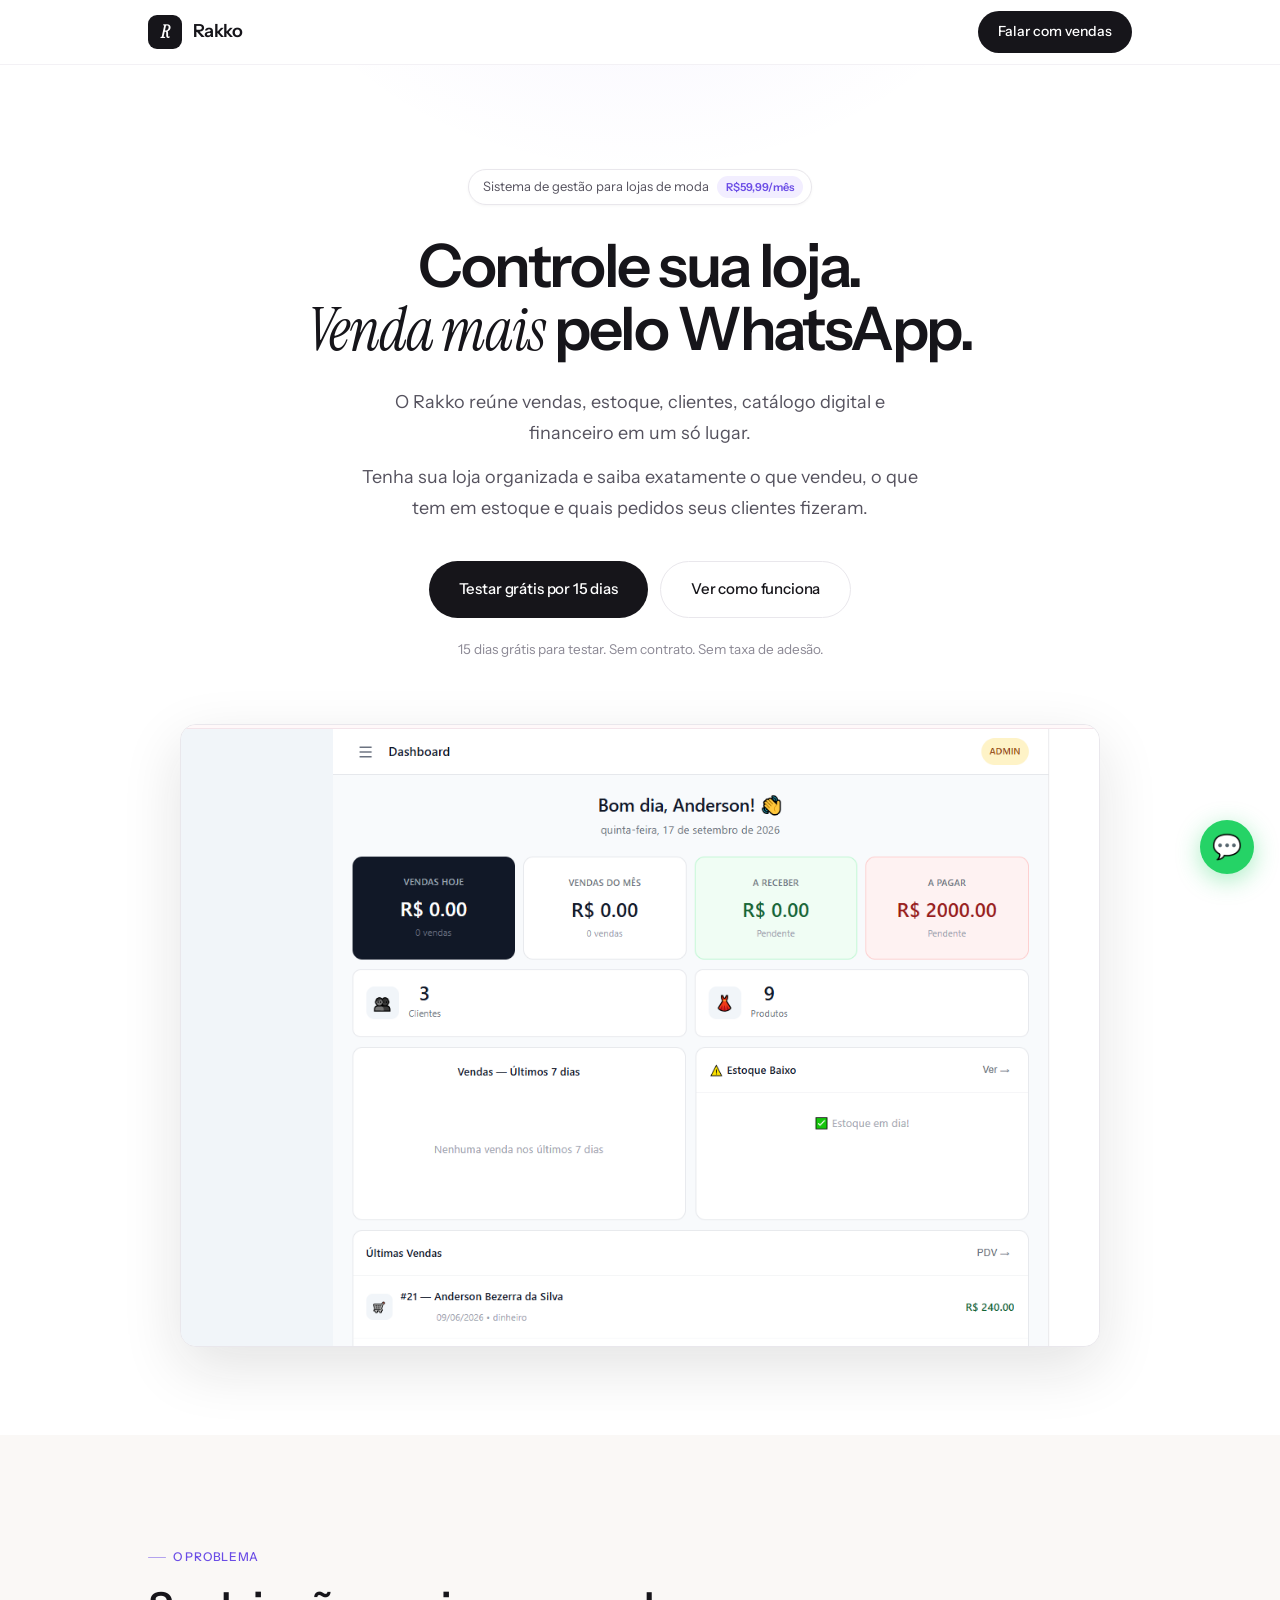
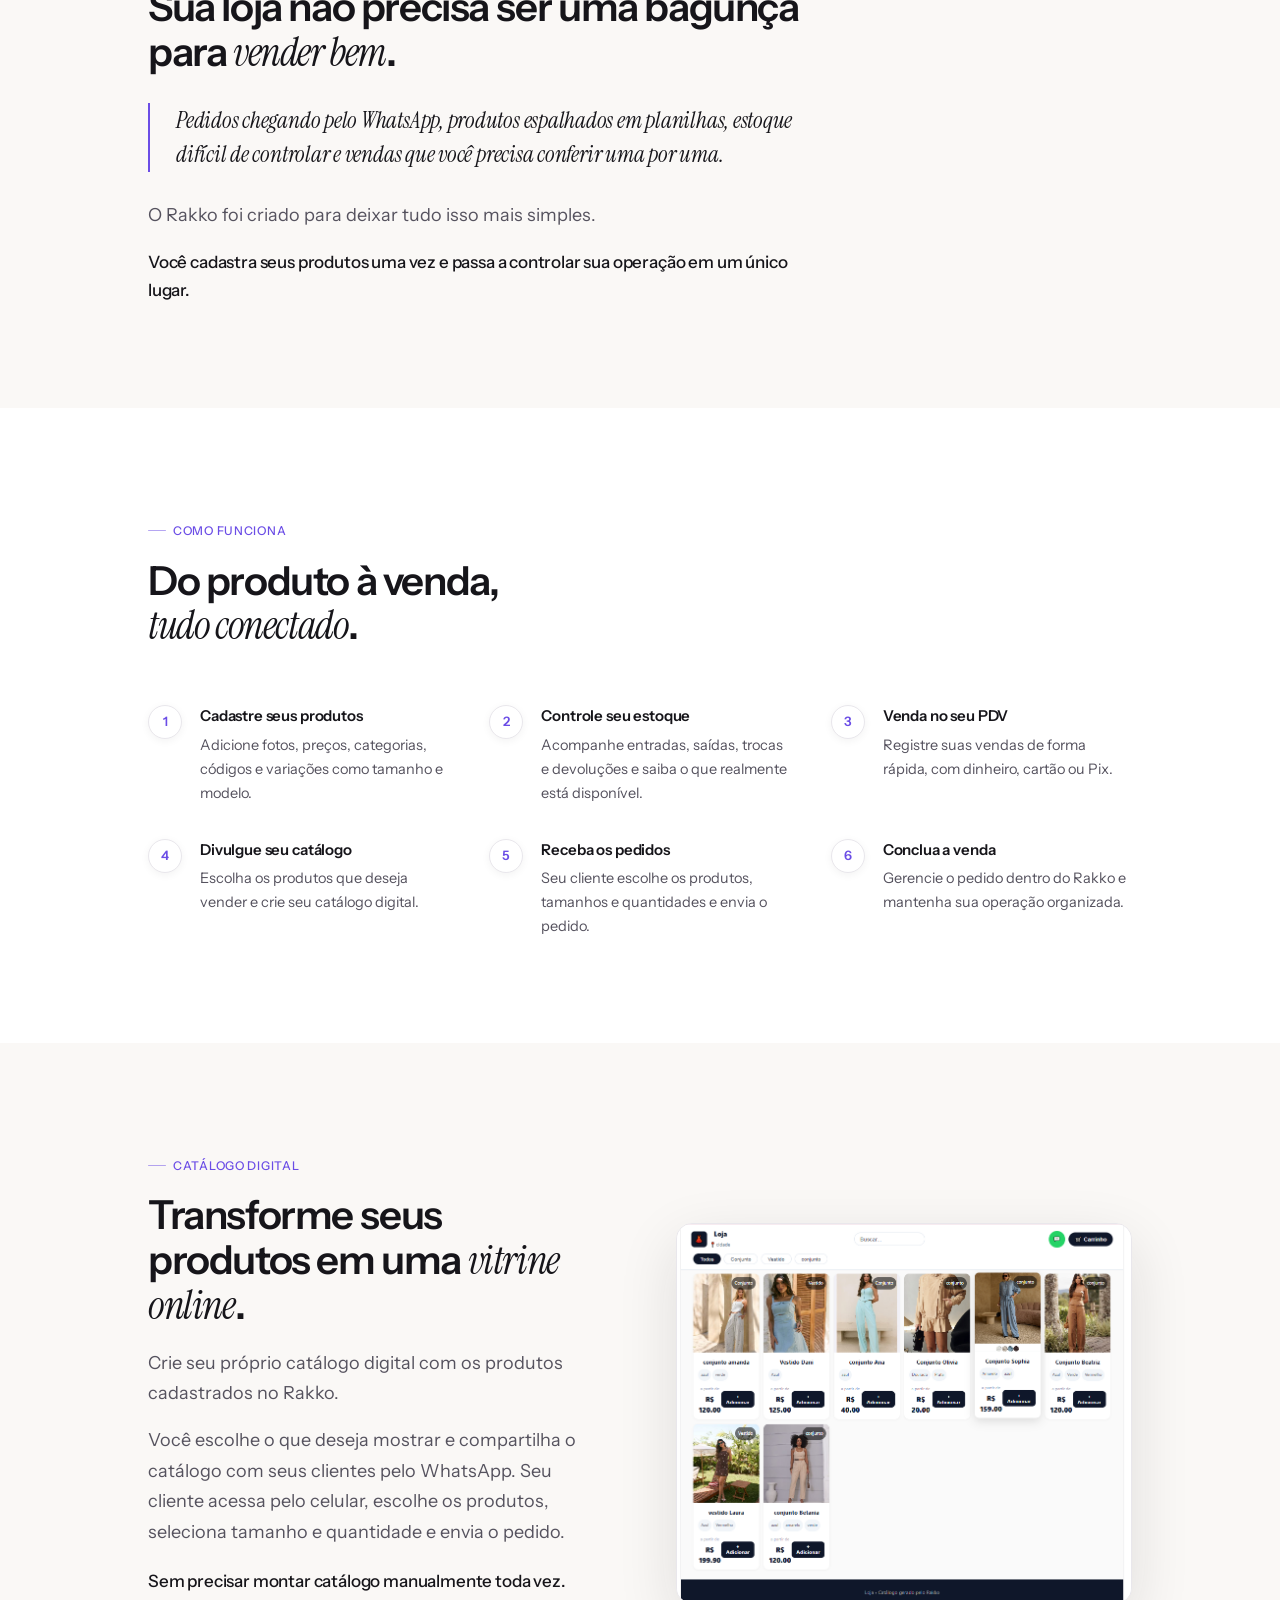
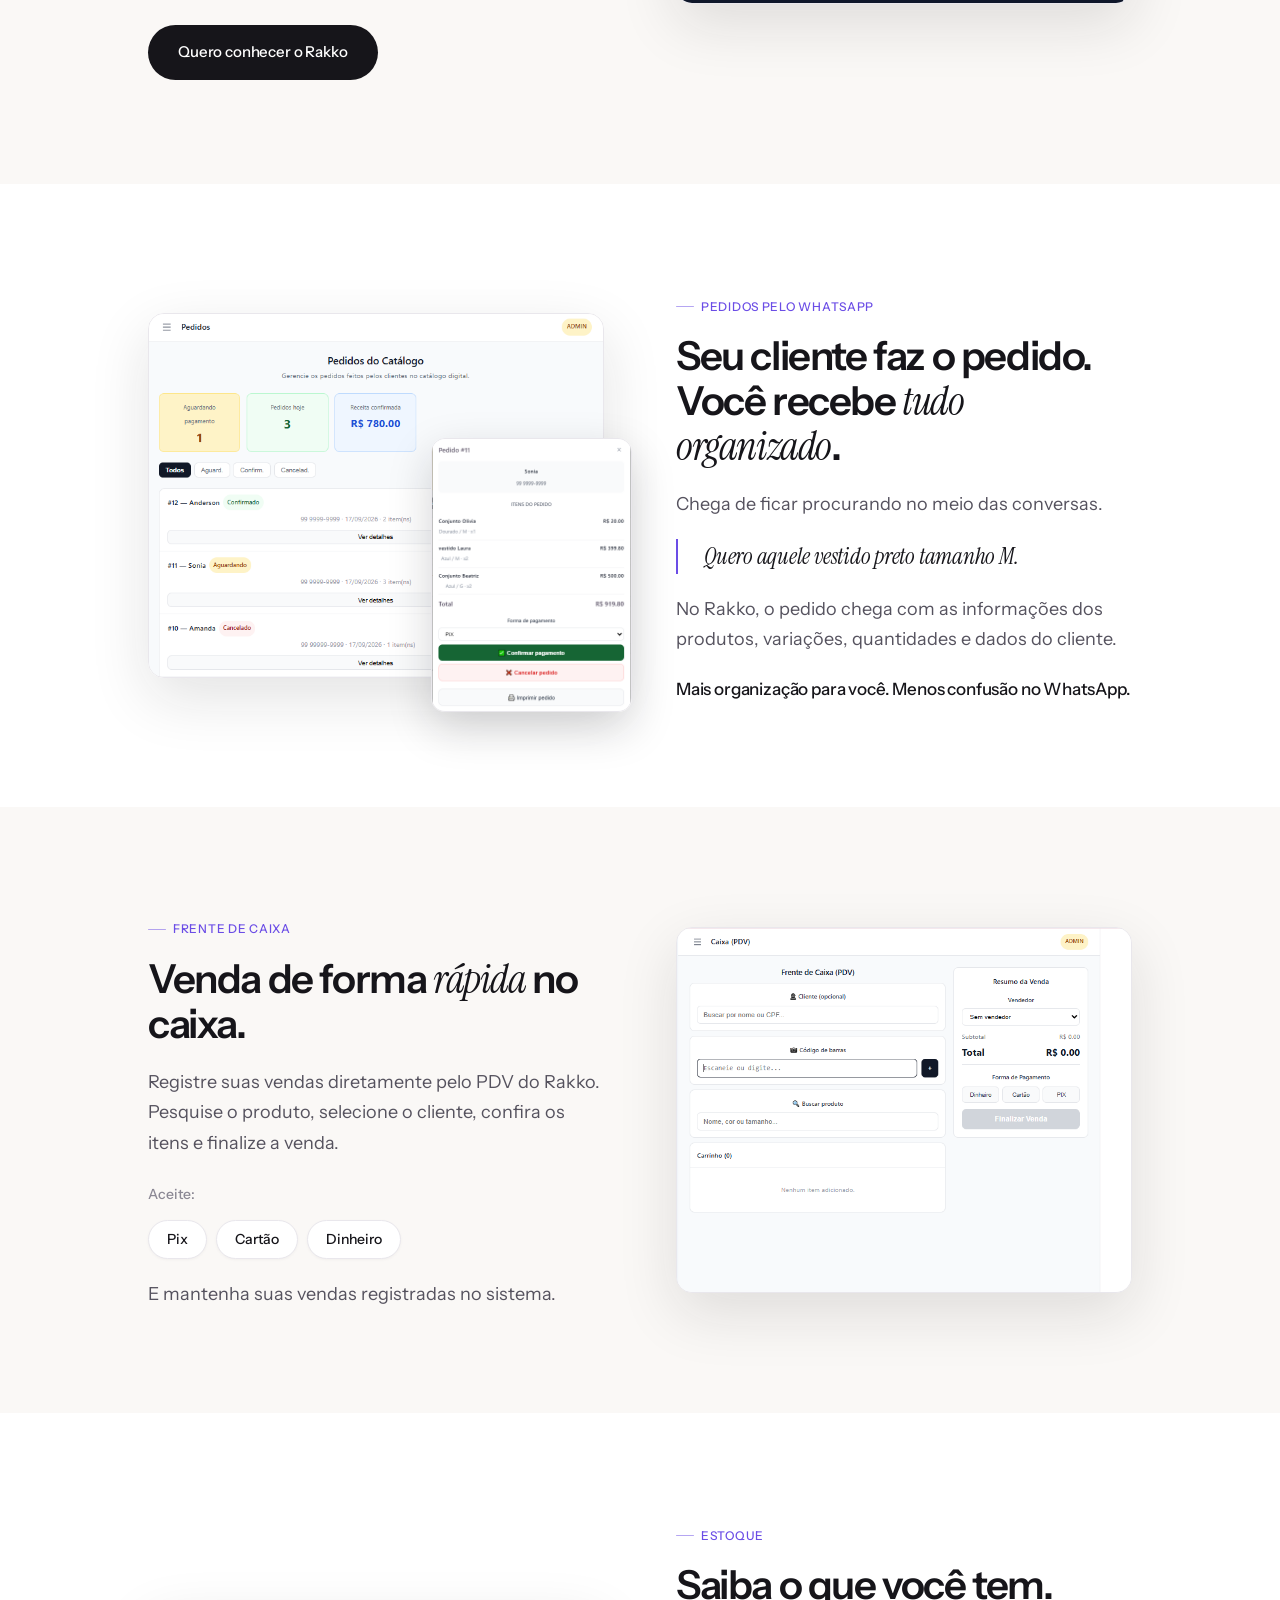
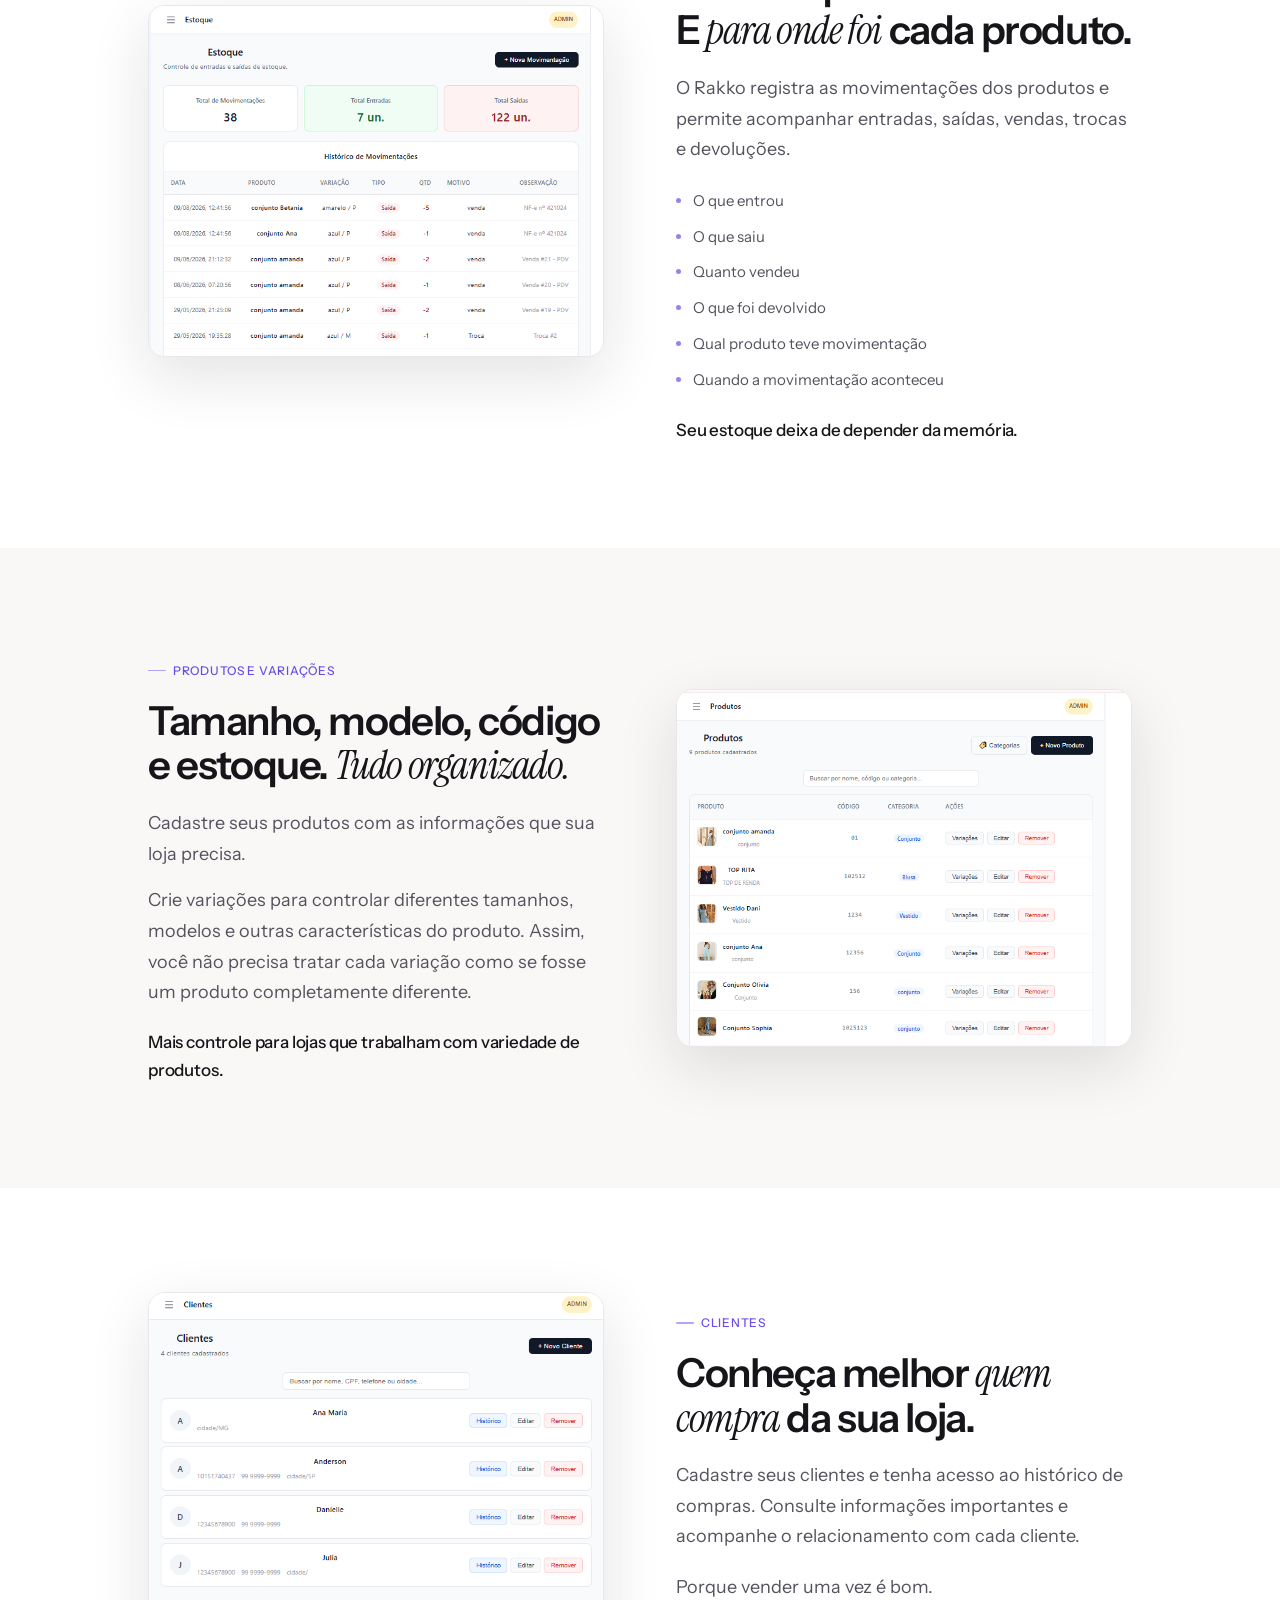
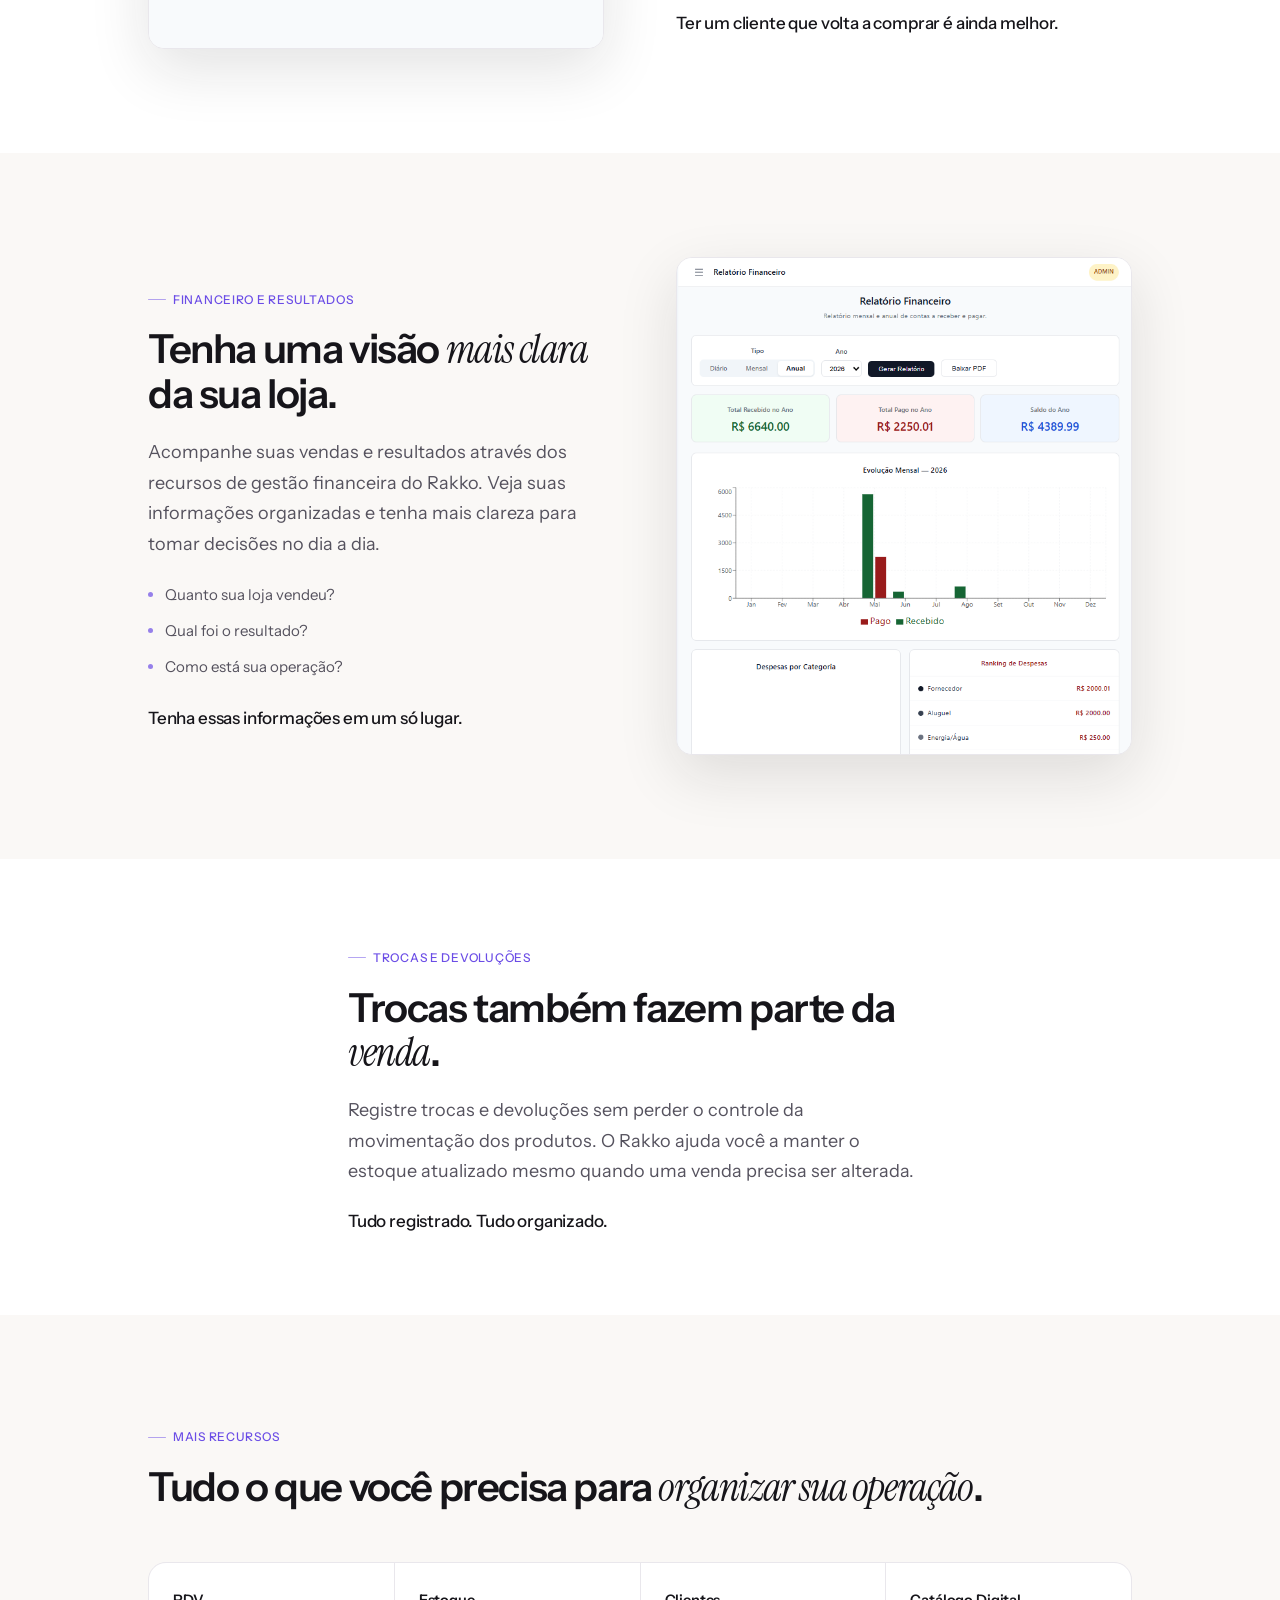
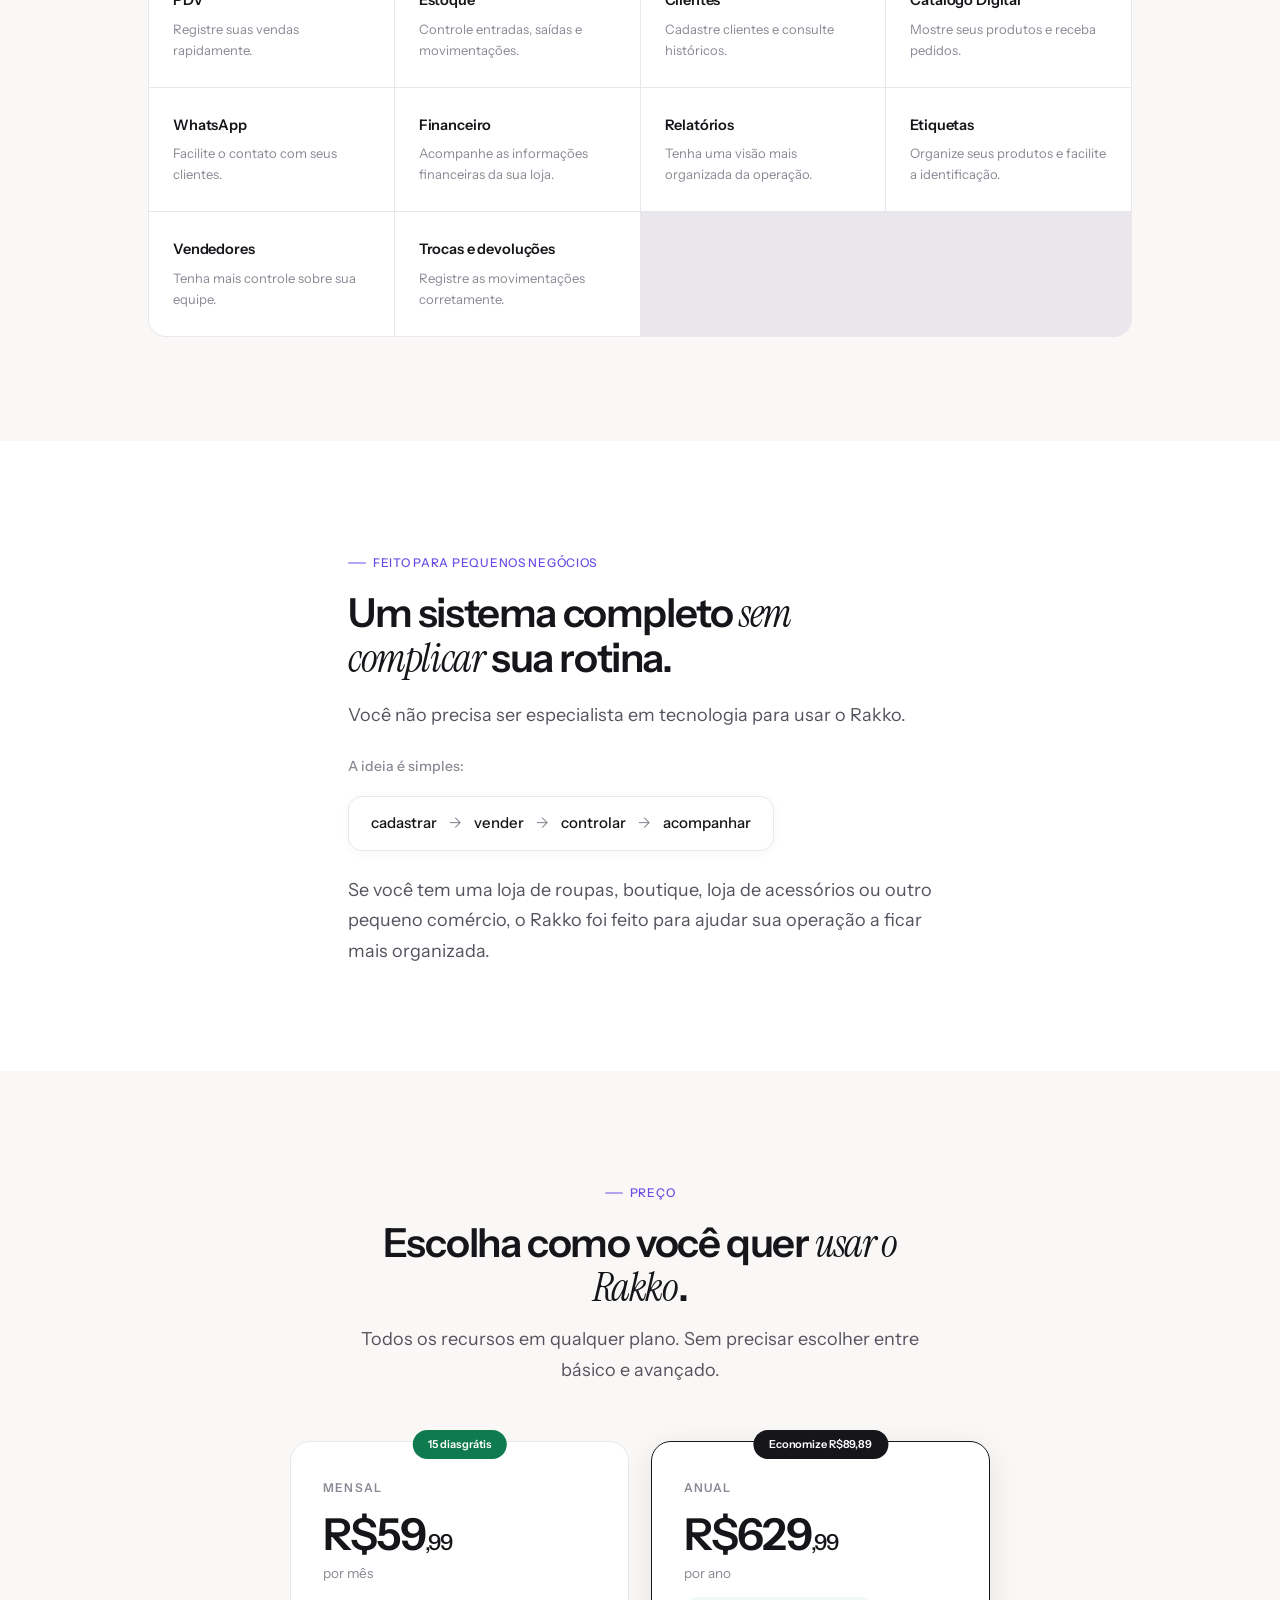
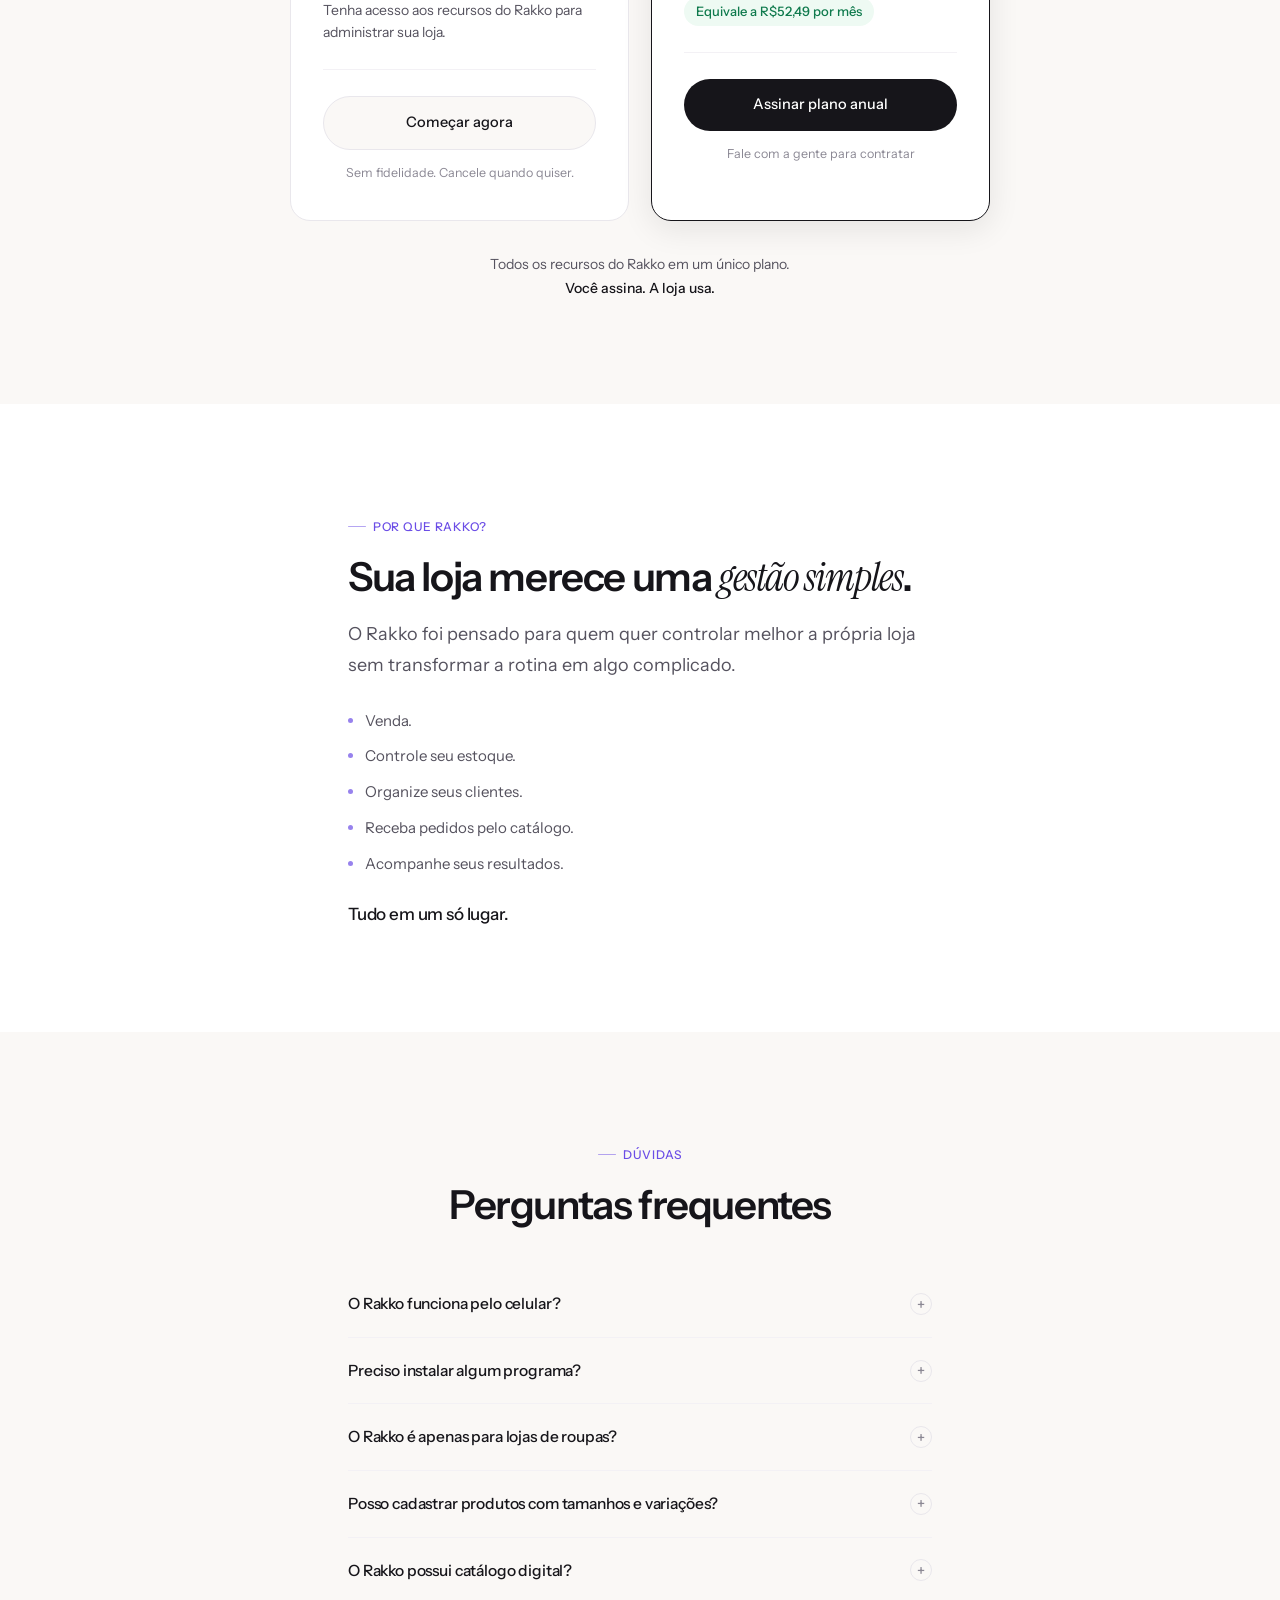
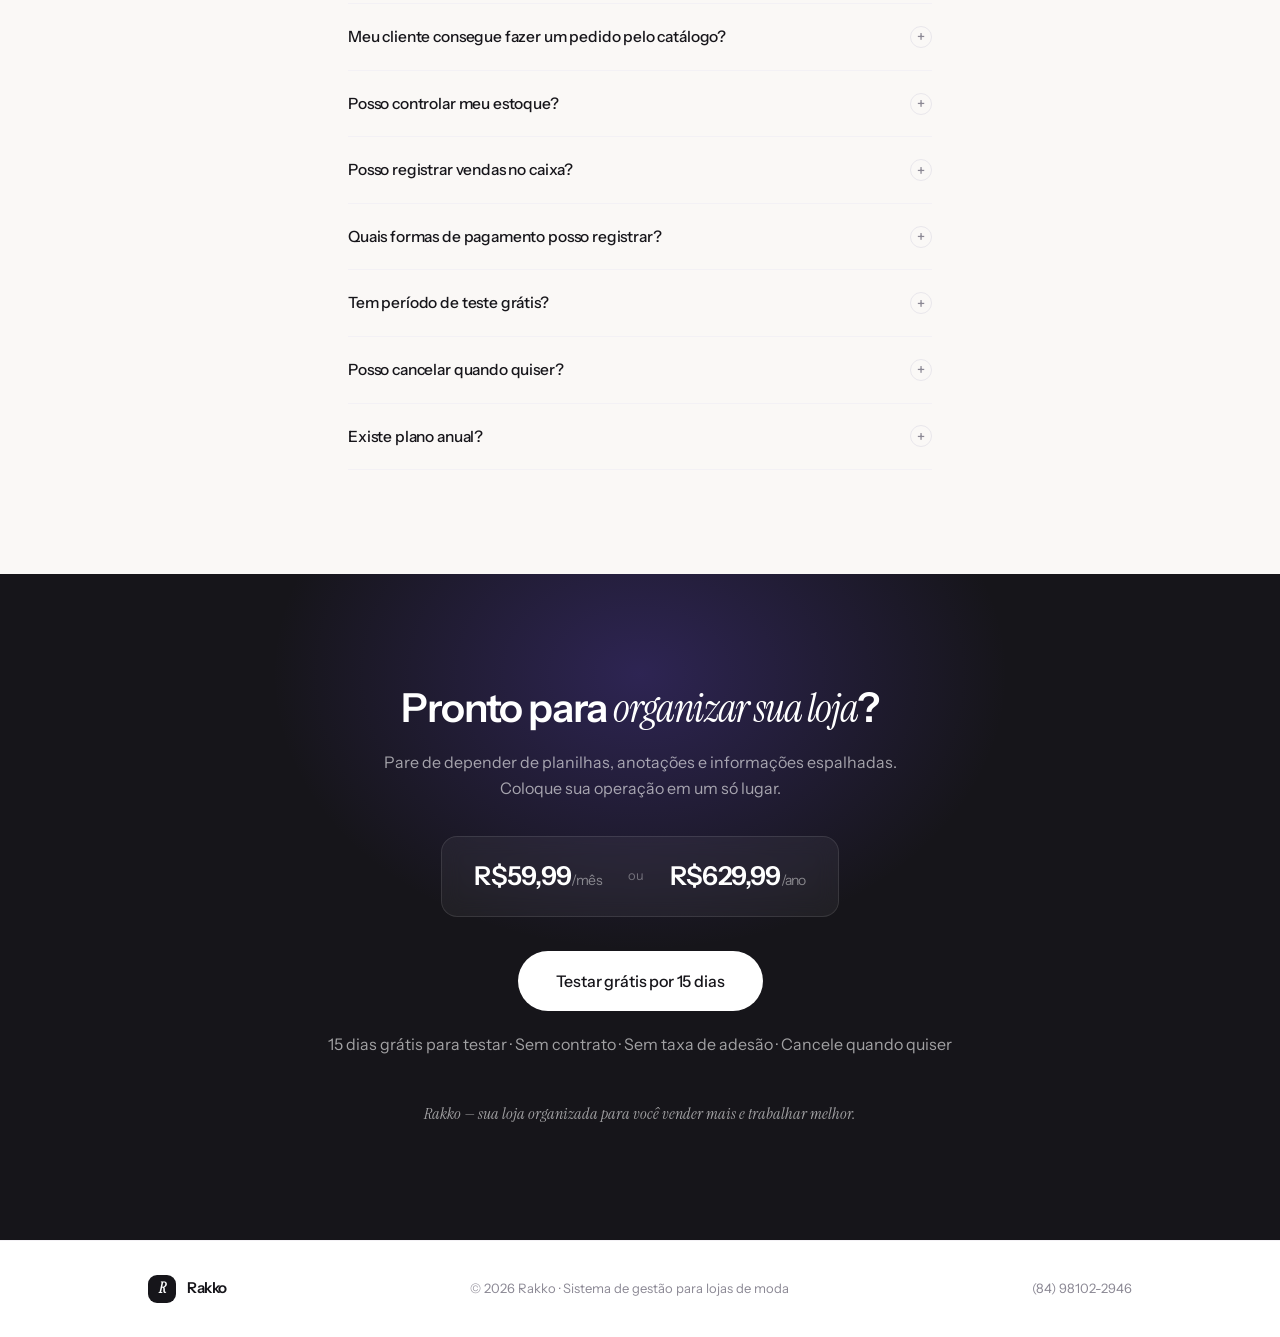
==== commit 71de36f5: "Botões levam para o cadastro com 15 dias grátis Co-Authored-By: Claude Opus 5.5 <noreply@anthropic.c" ====
--- a/index.html
+++ b/index.html
@@ -380,7 +380,7 @@
     <p class="lead">O Rakko reúne vendas, estoque, clientes, catálogo digital e financeiro em um só lugar.</p>
     <p class="lead">Tenha sua loja organizada e saiba exatamente o que vendeu, o que tem em estoque e quais pedidos seus clientes fizeram.</p>
     <div class="hero-btns">
-      <a href="https://pay.kiwify.com.br/5pIaFKR" target="_blank" class="btn btn-dark">Começar agora</a>
+      <a href="https://app.rakko.com.br/cadastro" class="btn btn-dark">Testar grátis por 15 dias</a>
       <a href="#como-funciona" class="btn btn-ghost">Ver como funciona</a>
     </div>
     <p class="hero-note">15 dias grátis para testar. Sem contrato. Sem taxa de adesão.</p>
@@ -468,7 +468,7 @@
         <p class="lead">Você escolhe o que deseja mostrar e compartilha o catálogo com seus clientes pelo WhatsApp. Seu cliente acessa pelo celular, escolhe os produtos, seleciona tamanho e quantidade e envia o pedido.</p>
         <p class="statement" style="margin-top:20px;">Sem precisar montar catálogo manualmente toda vez.</p>
         <div style="margin-top:30px;">
-          <a href="https://pay.kiwify.com.br/5pIaFKR" target="_blank" class="btn btn-dark">Quero conhecer o Rakko</a>
+          <a href="https://app.rakko.com.br/cadastro" class="btn btn-dark">Quero conhecer o Rakko</a>
         </div>
       </div>
       <div>
@@ -677,7 +677,7 @@
         <p class="plano-por">por mês</p>
         <p class="plano-desc">Tenha acesso aos recursos do Rakko para administrar sua loja.</p>
         <hr>
-        <a href="https://pay.kiwify.com.br/5pIaFKR" target="_blank" class="btn-plano btn-plano-light">Começar agora</a>
+        <a href="https://app.rakko.com.br/cadastro" class="btn-plano btn-plano-light">Começar agora</a>
         <p class="plano-nota">Sem fidelidade. Cancele quando quiser.</p>
       </div>
 
@@ -786,7 +786,7 @@
       <div class="cta-preco">R$629,99<small>/ano</small></div>
     </div>
     <br>
-    <a href="https://pay.kiwify.com.br/5pIaFKR" target="_blank" class="btn btn-dark" style="font-size:16px; padding:17px 38px;">Começar agora</a>
+    <a href="https://app.rakko.com.br/cadastro" class="btn btn-dark" style="font-size:16px; padding:17px 38px;">Testar grátis por 15 dias</a>
     <p class="cta-sub">15 dias grátis para testar · Sem contrato · Sem taxa de adesão · Cancele quando quiser</p>
     <p class="cta-tagline">Rakko — sua loja organizada para você vender mais e trabalhar melhor.</p>
   </div>
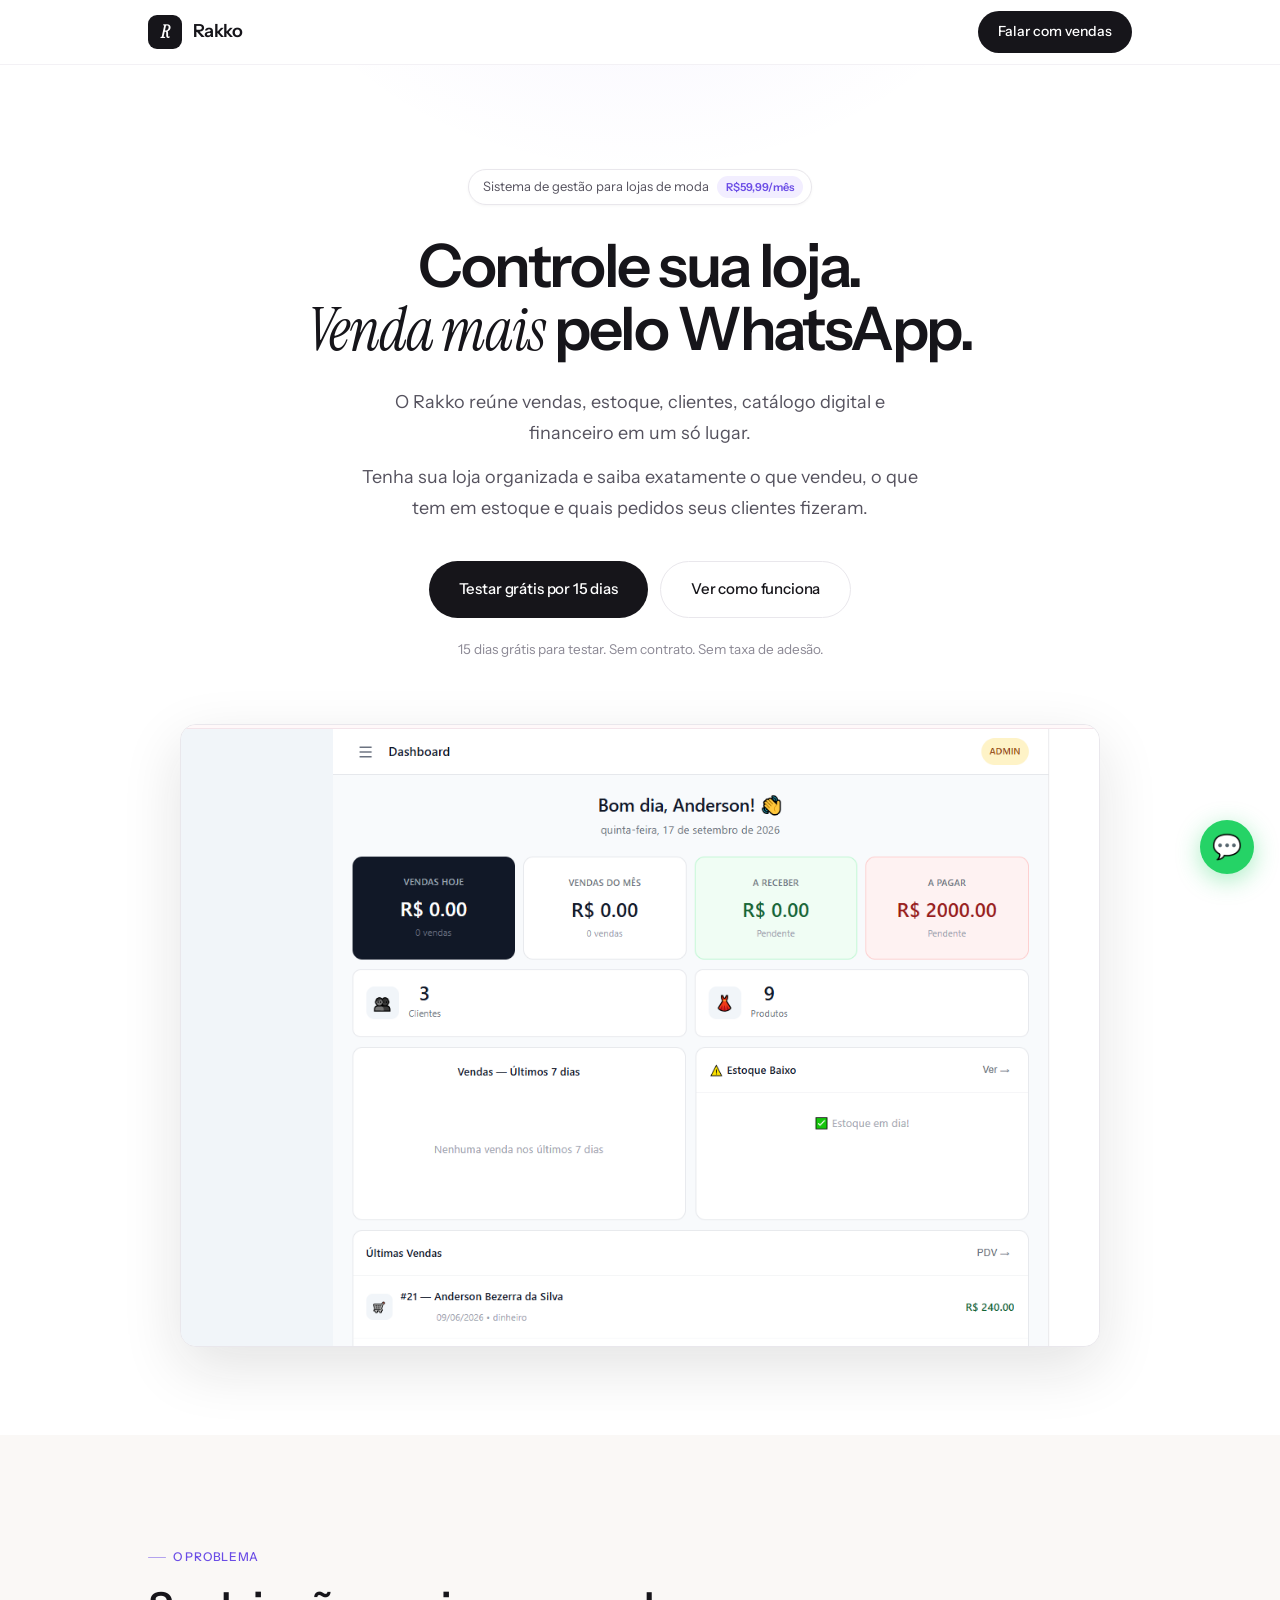
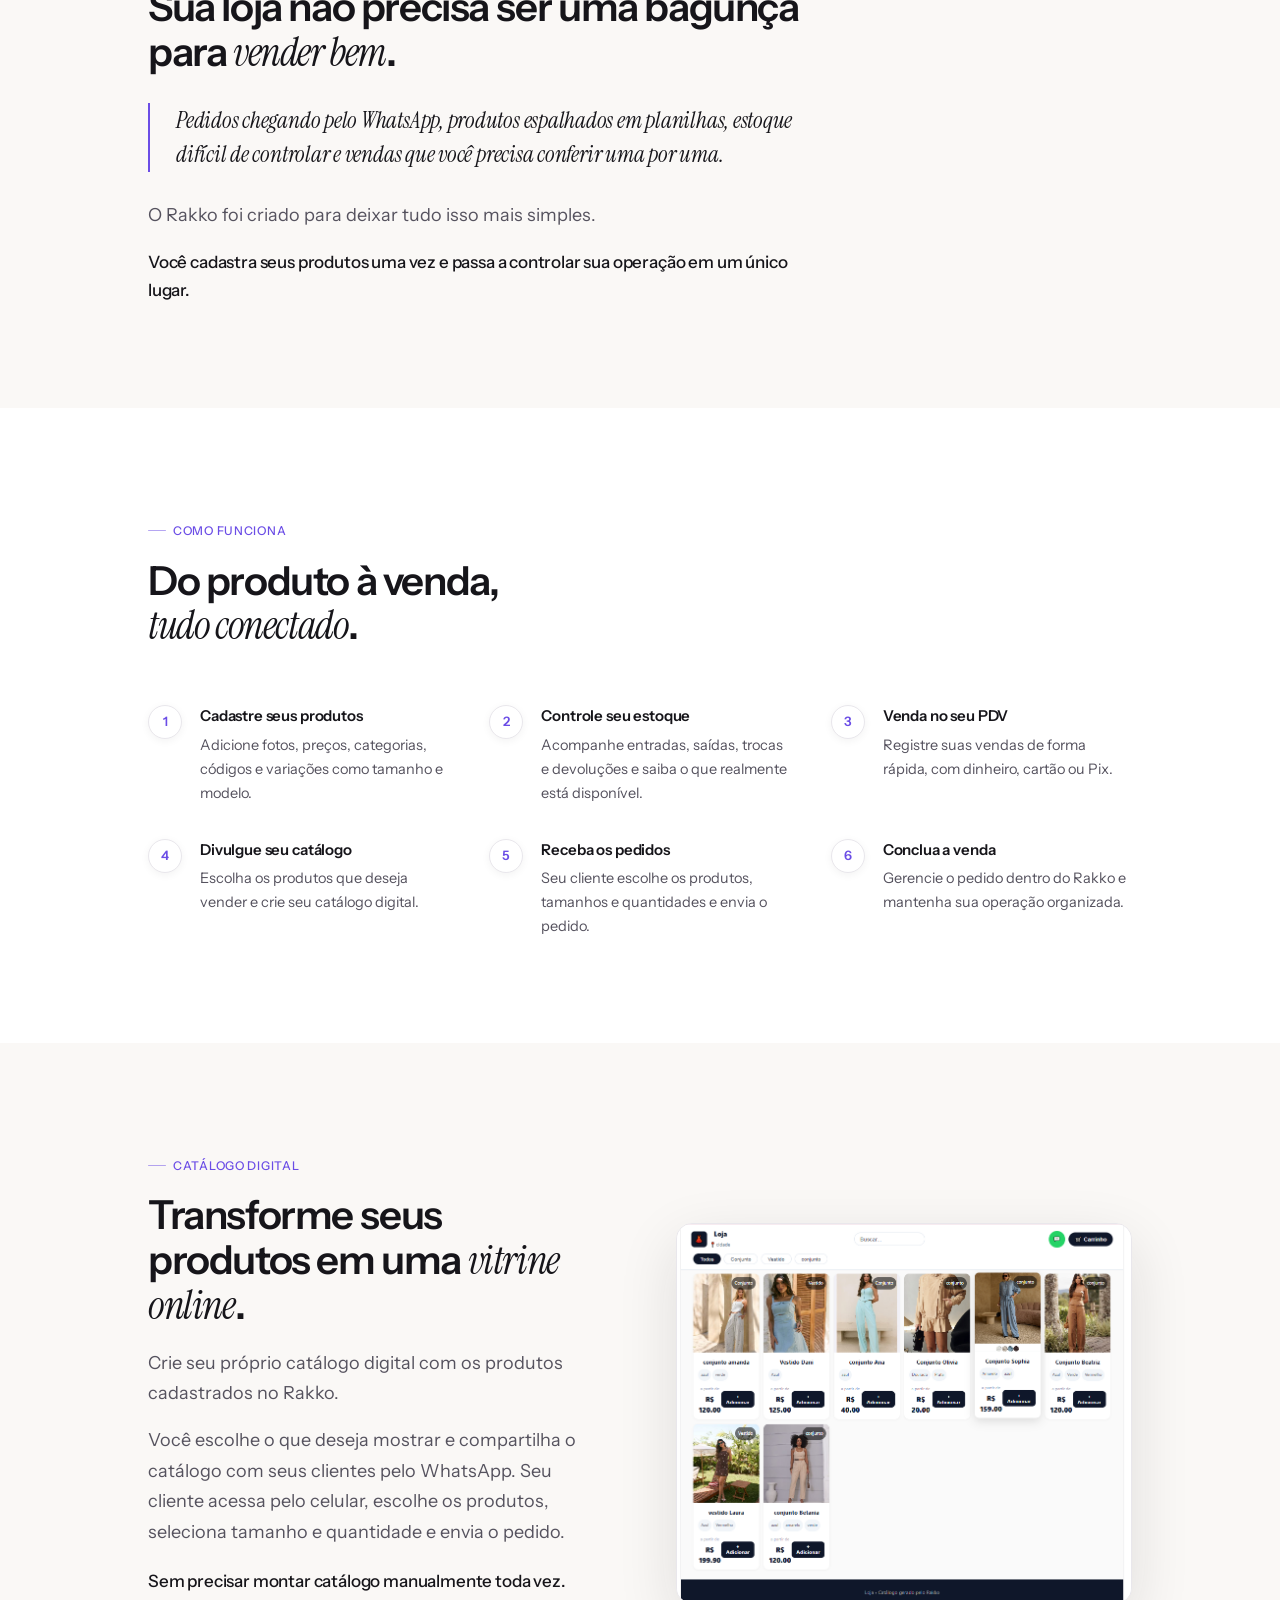
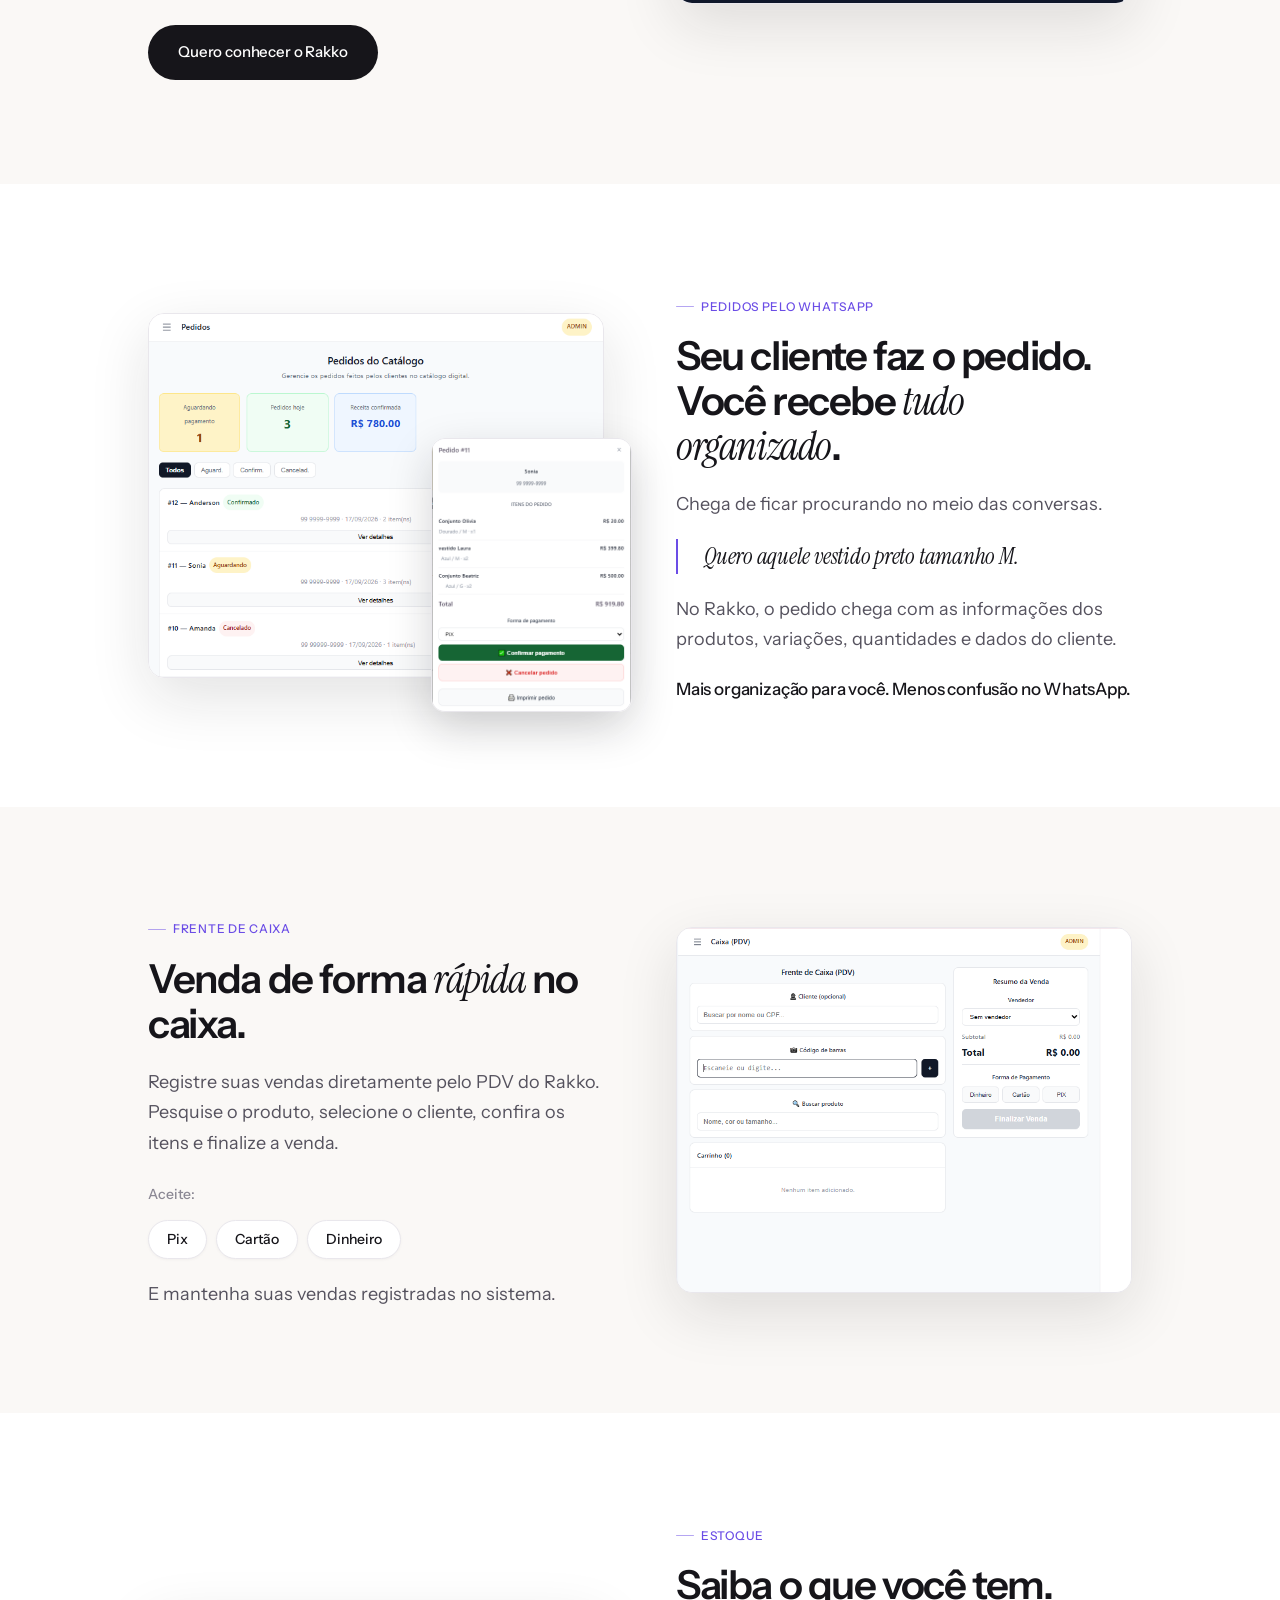
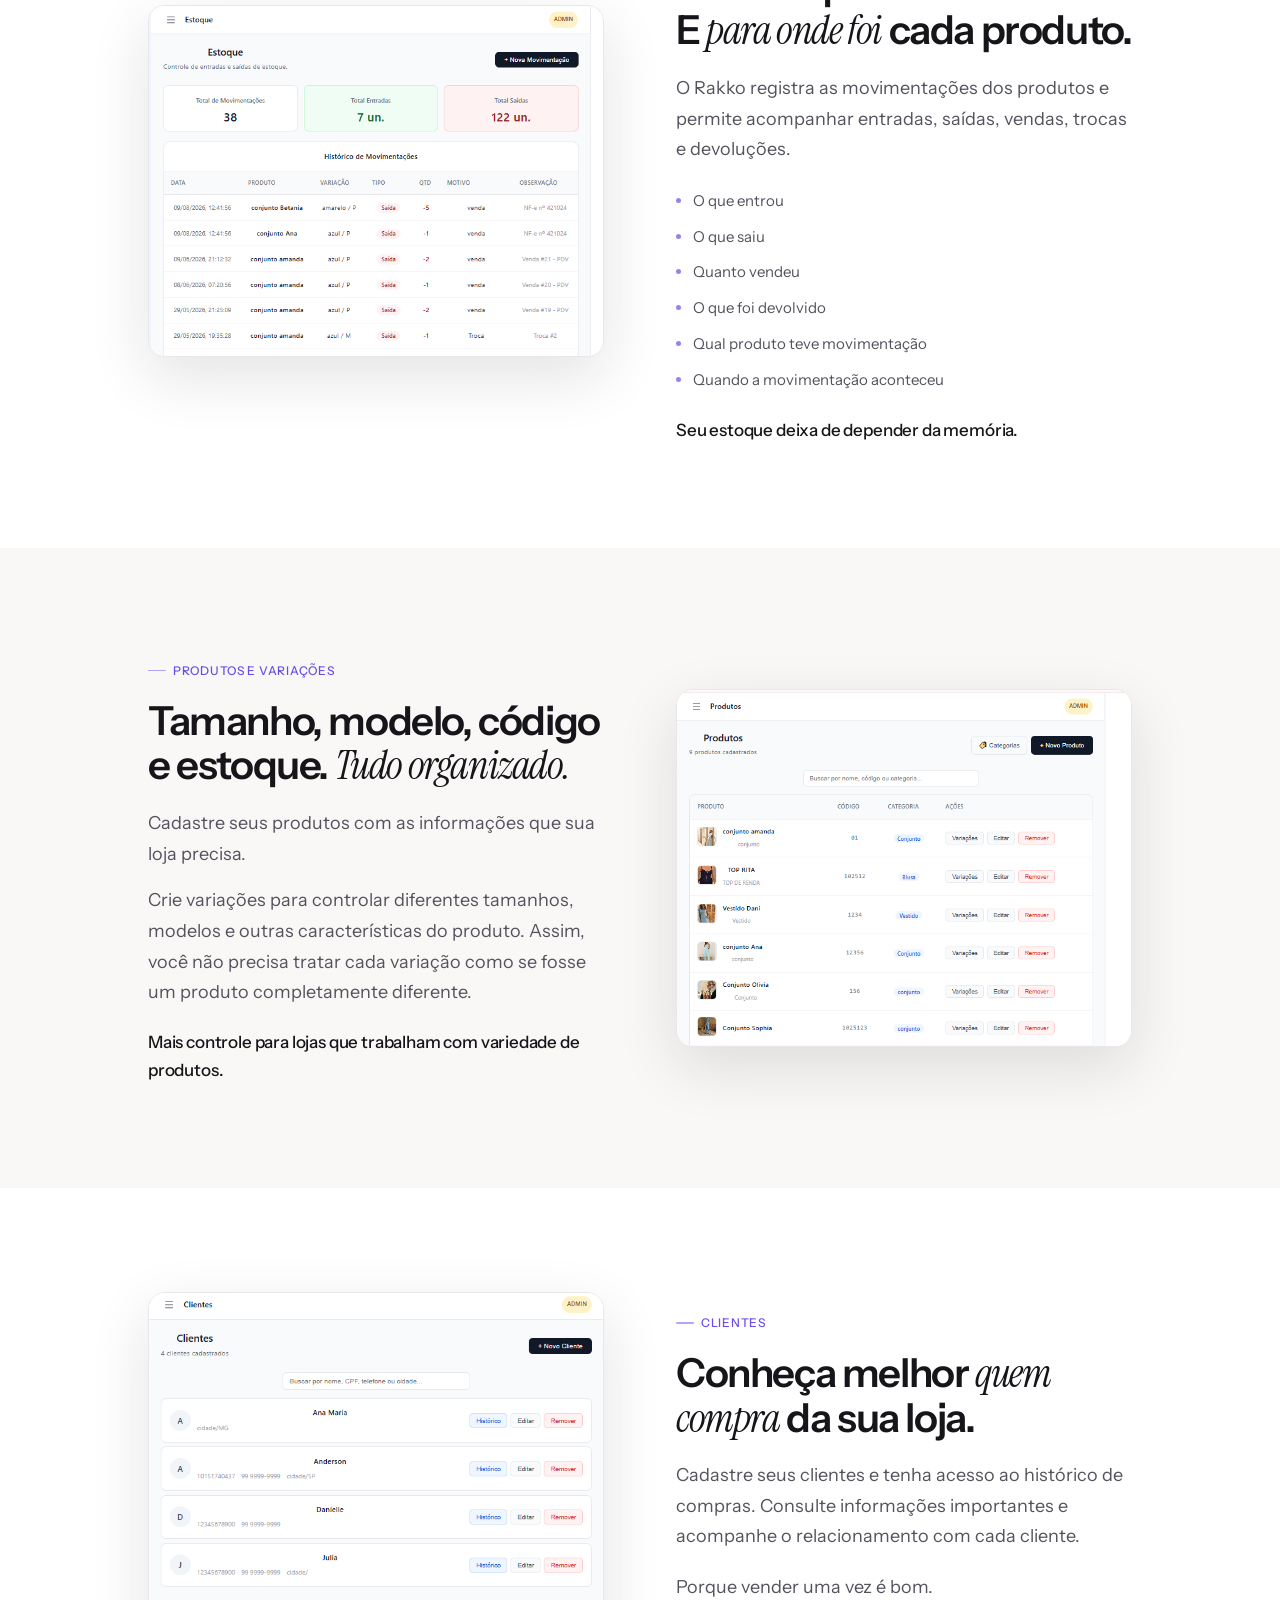
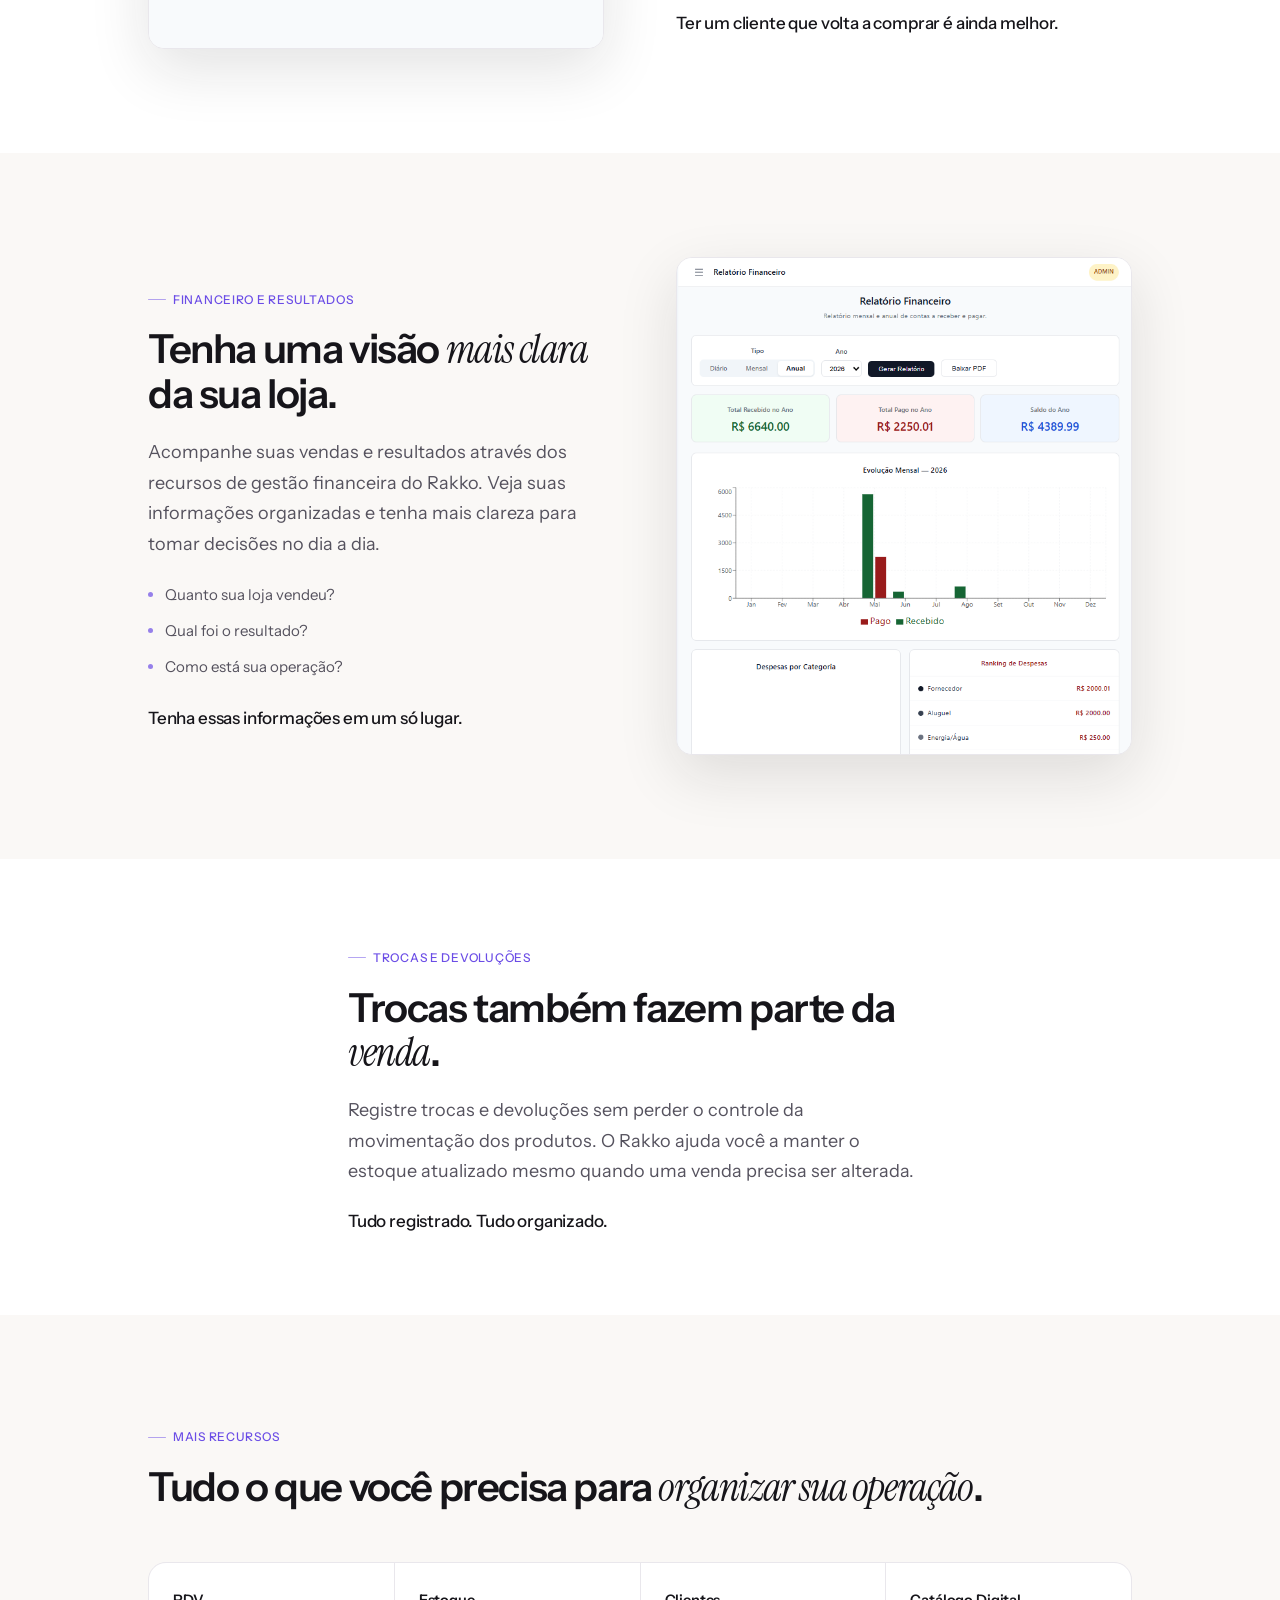
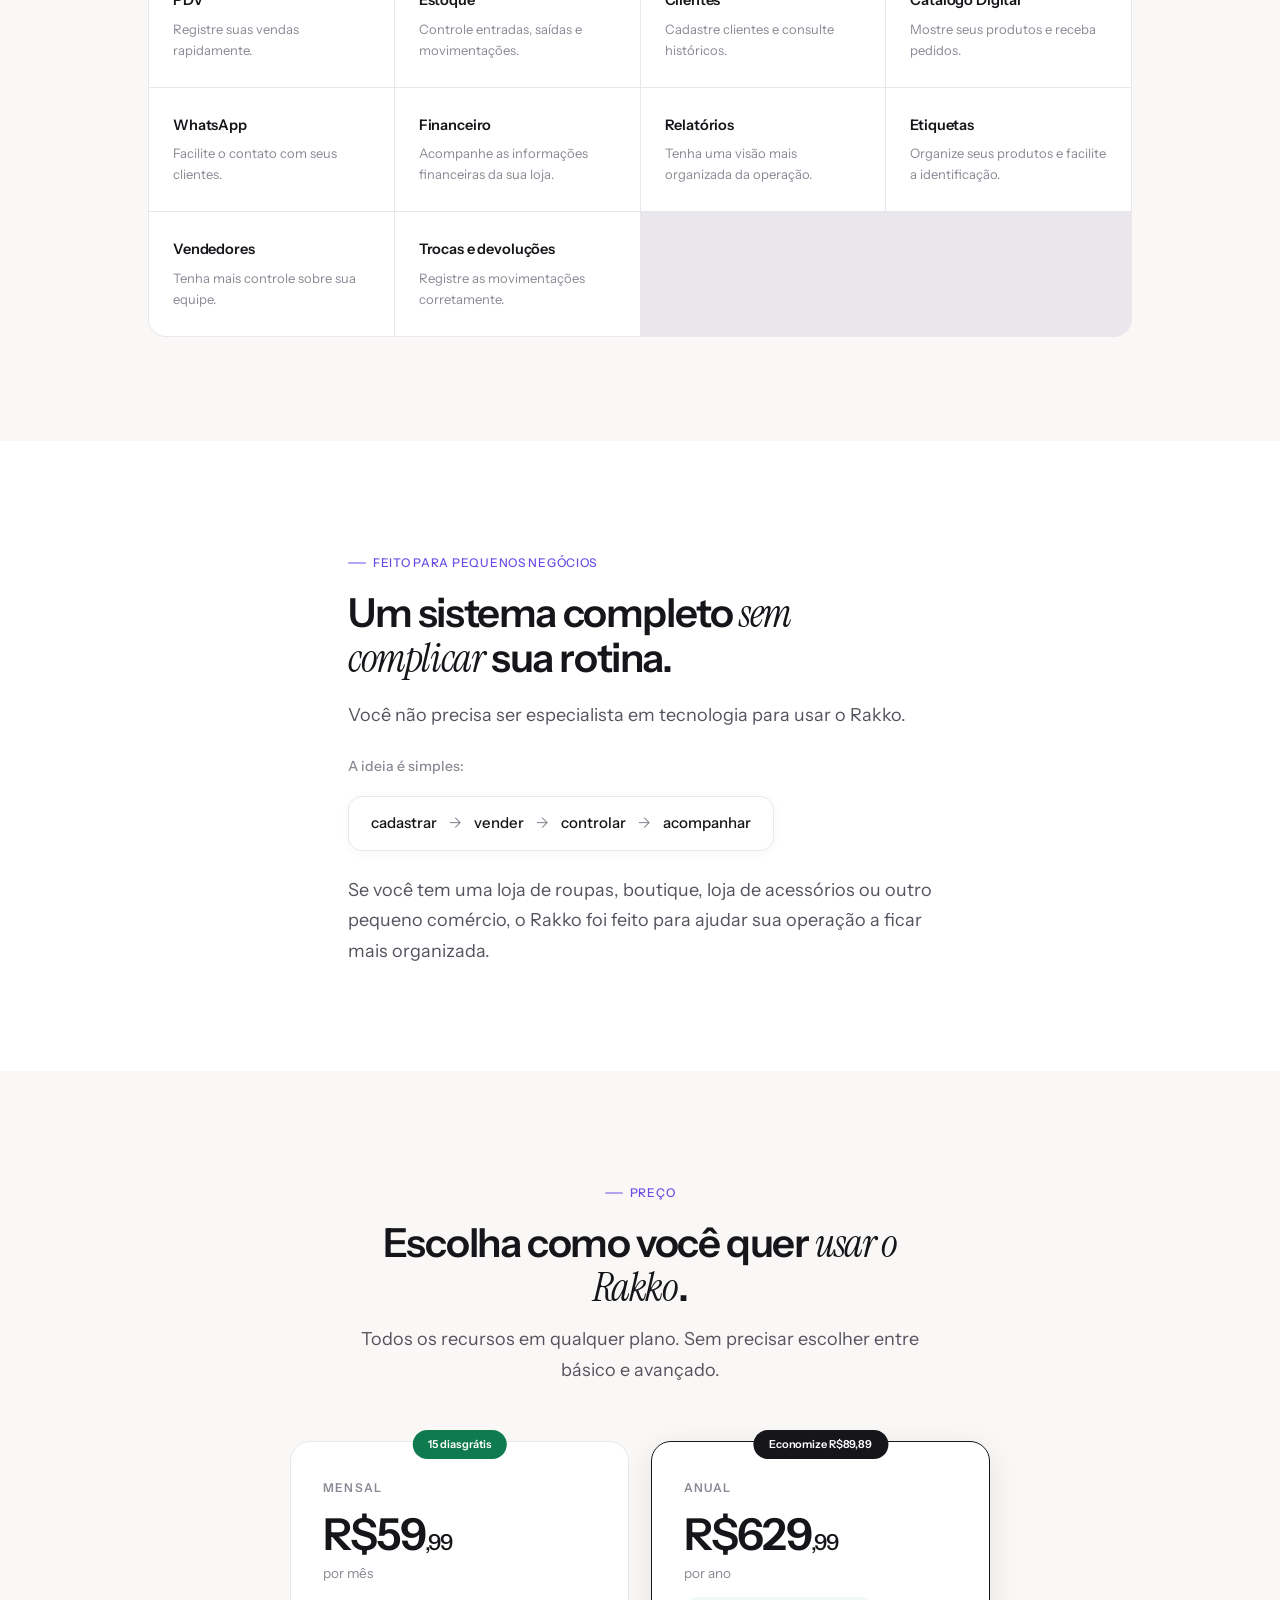
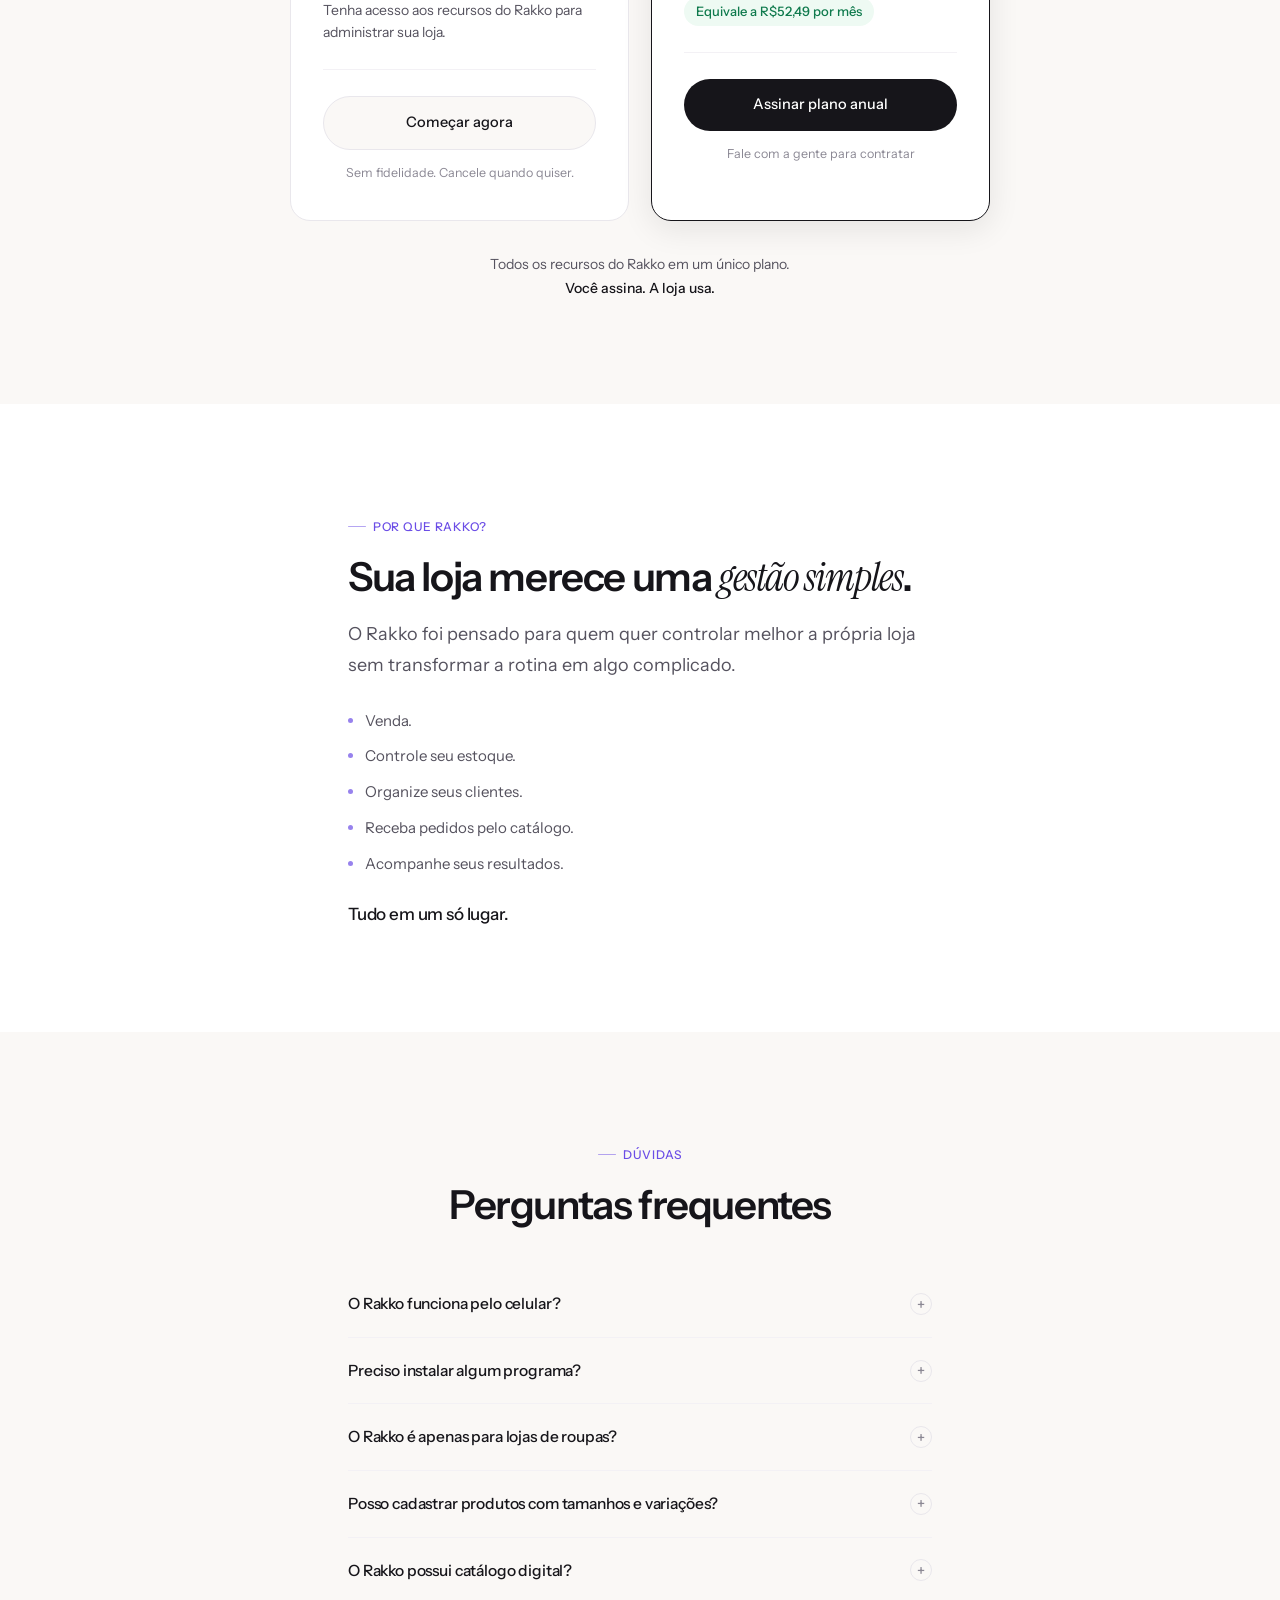
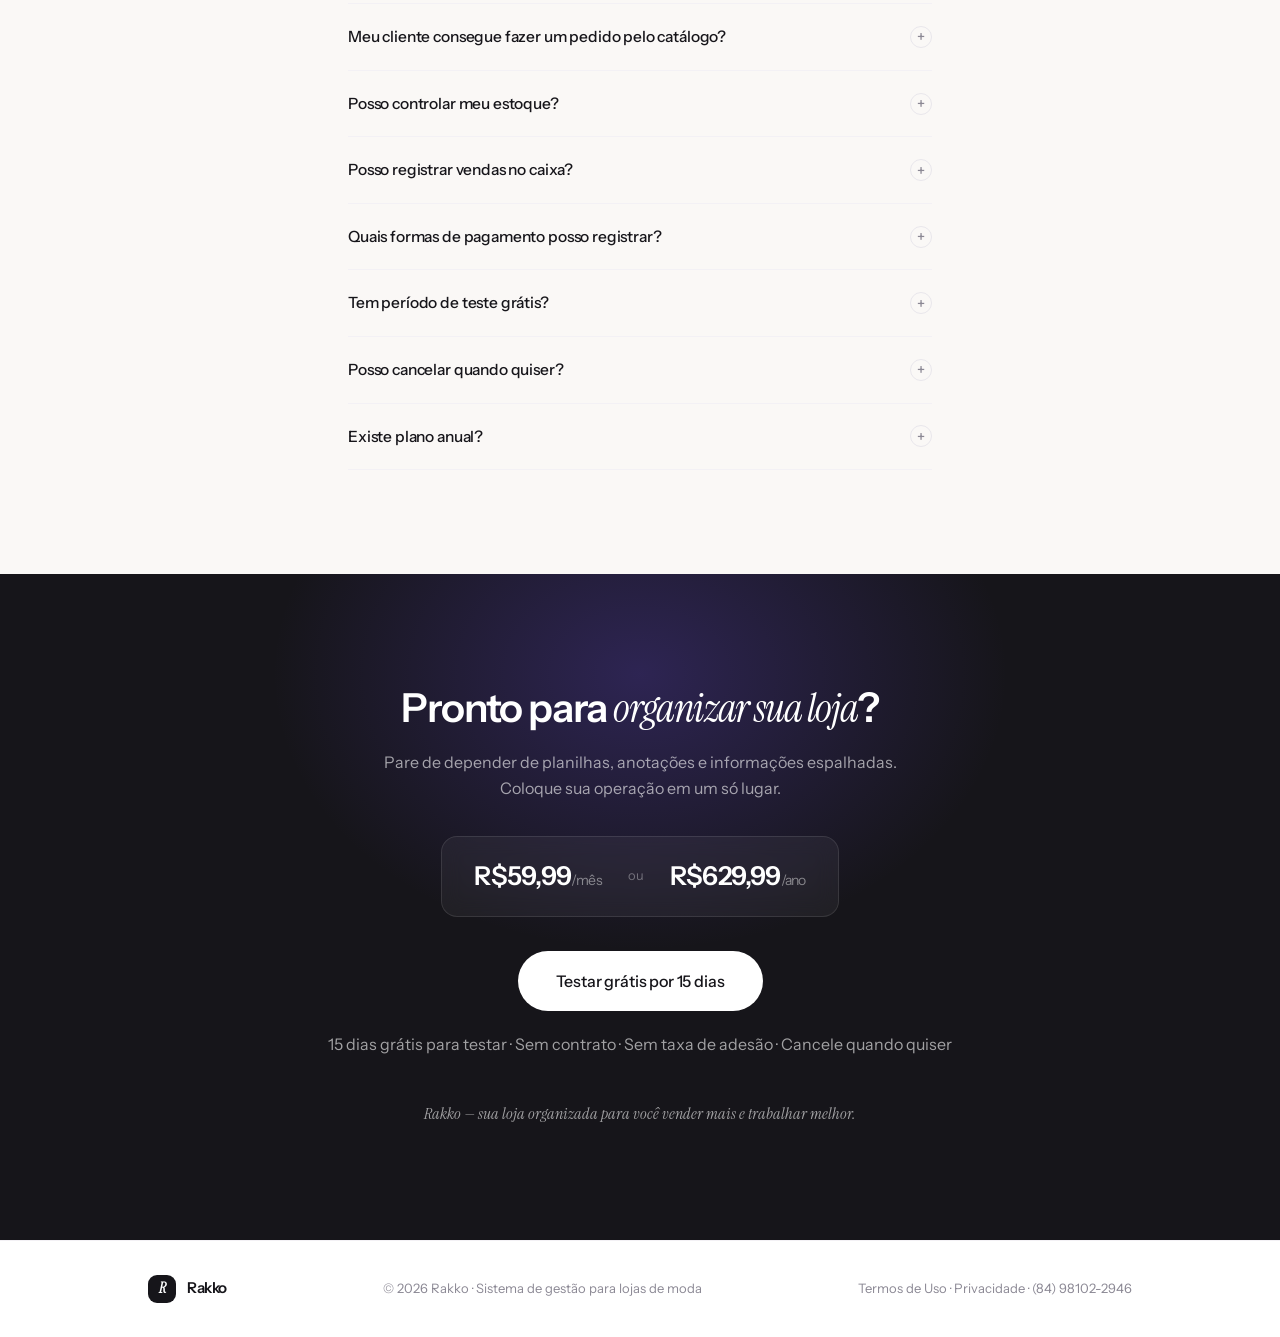
==== commit fb22e8a7: "Termos de Uso e Política de Privacidade (LGPD) Co-Authored-By: Claude Opus 5.5 <noreply@anthropic.co" ====
--- a/index.html
+++ b/index.html
@@ -801,7 +801,7 @@
         <span style="font-weight:600;font-size:15px;letter-spacing:-0.03em;">Rakko</span>
       </div>
       <p>© 2026 Rakko · Sistema de gestão para lojas de moda</p>
-      <a href="https://wa.me/5584981022946" target="_blank">(84) 98102-2946</a>
+      <p><a href="/termos">Termos de Uso</a> · <a href="/privacidade">Privacidade</a> · <a href="https://wa.me/5584981022946" target="_blank">(84) 98102-2946</a></p>
     </div>
   </div>
 </footer>
